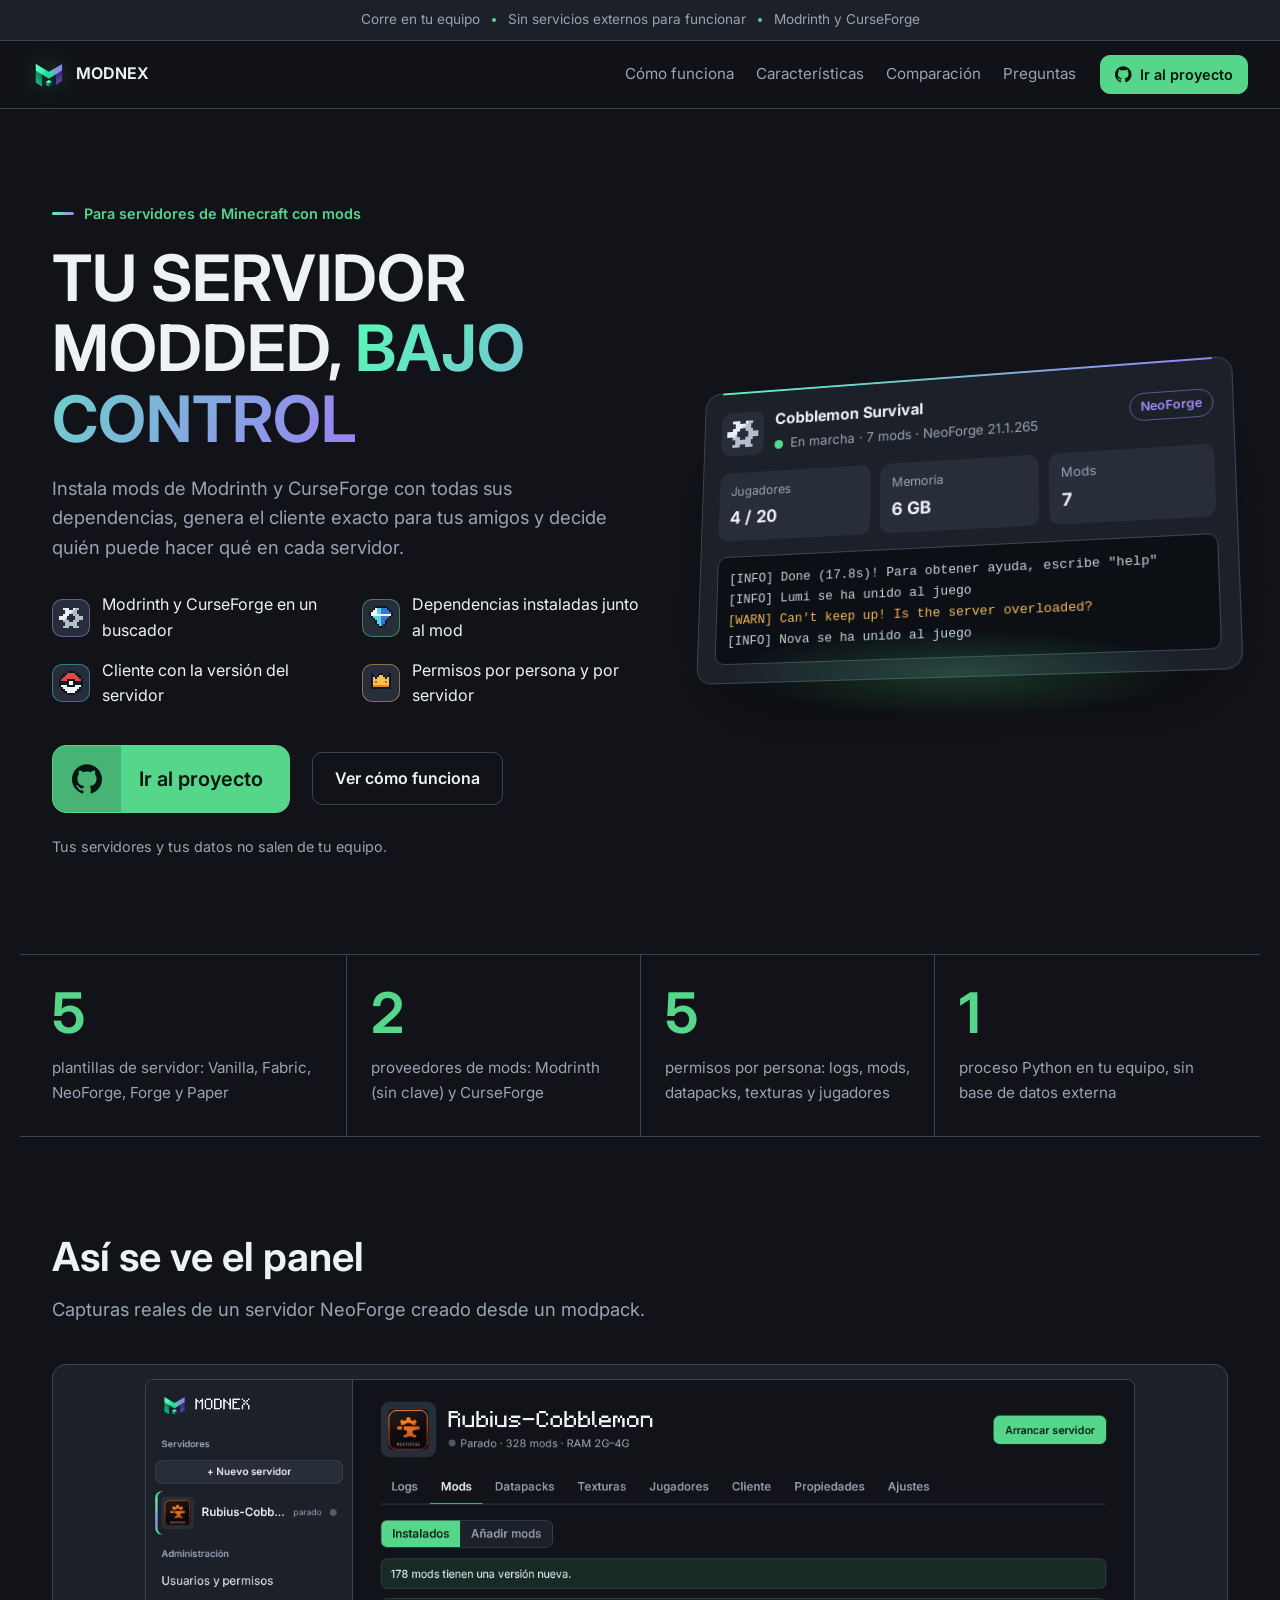
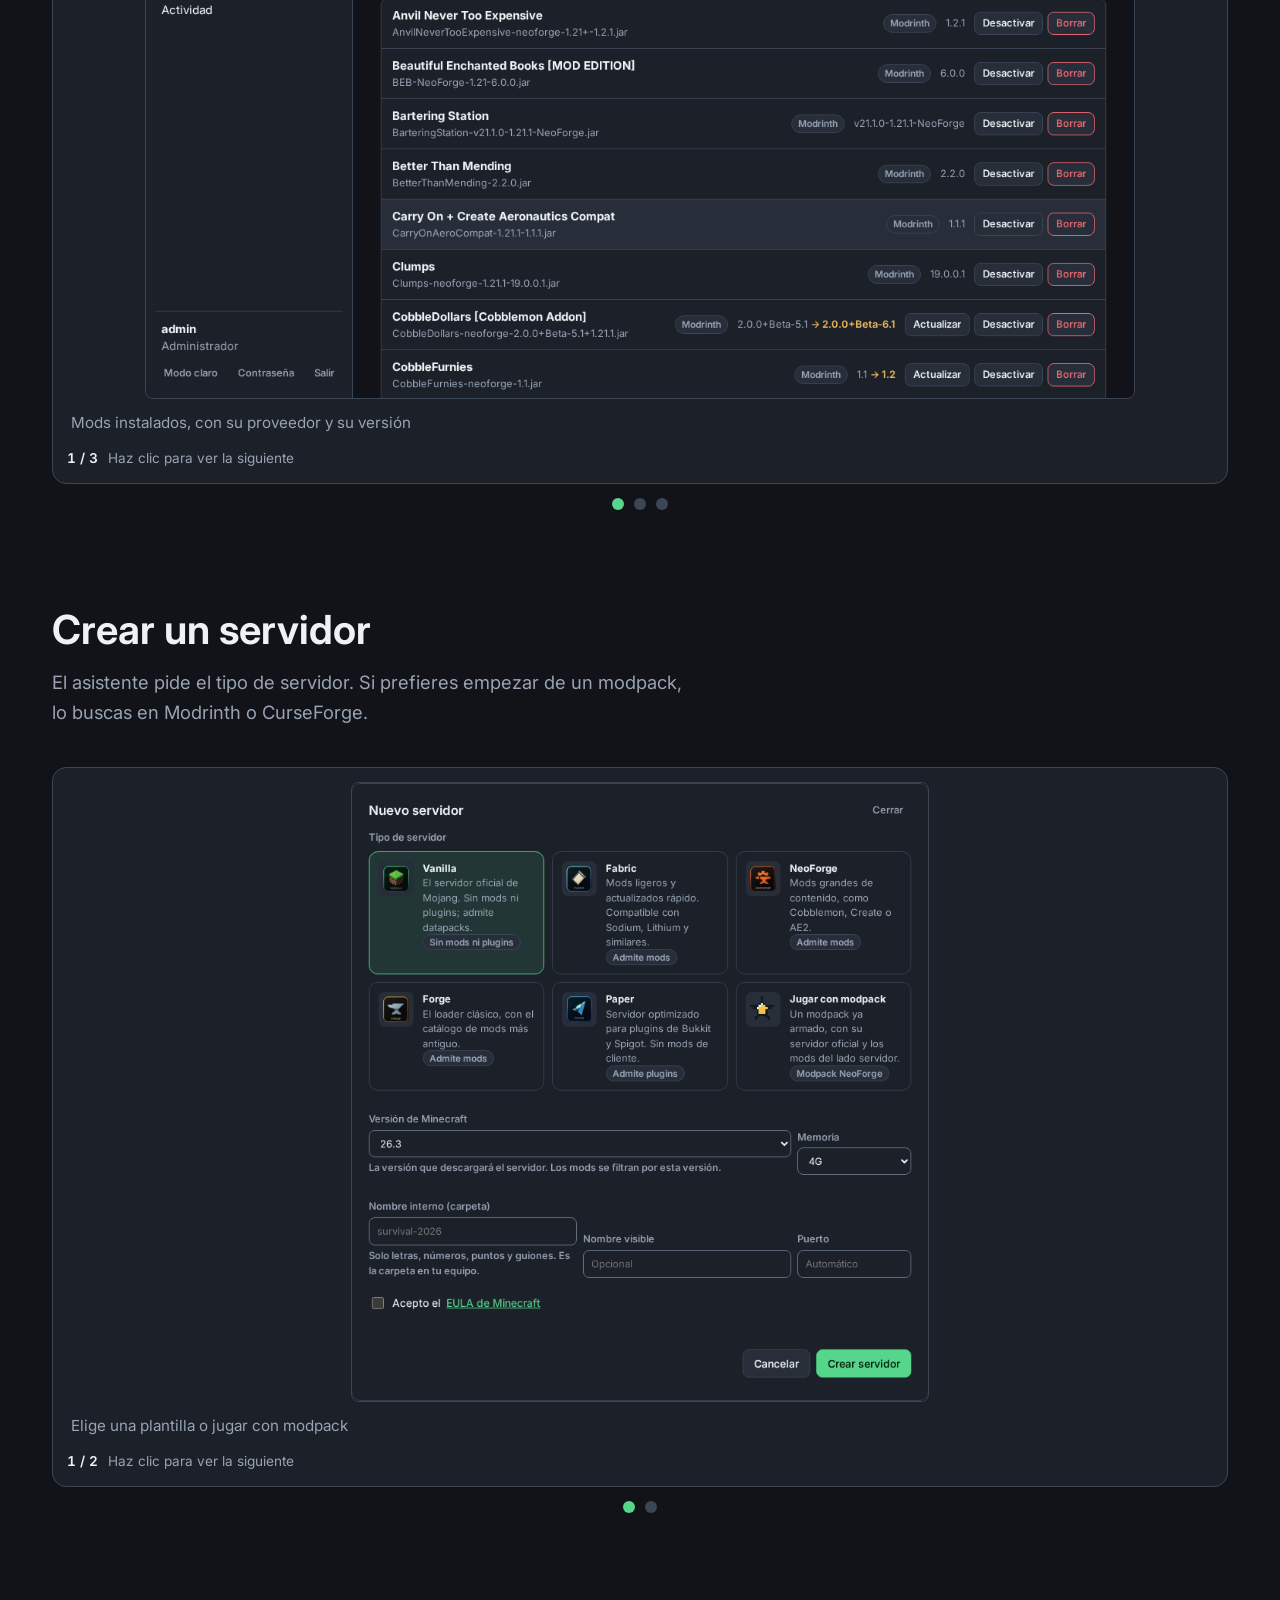
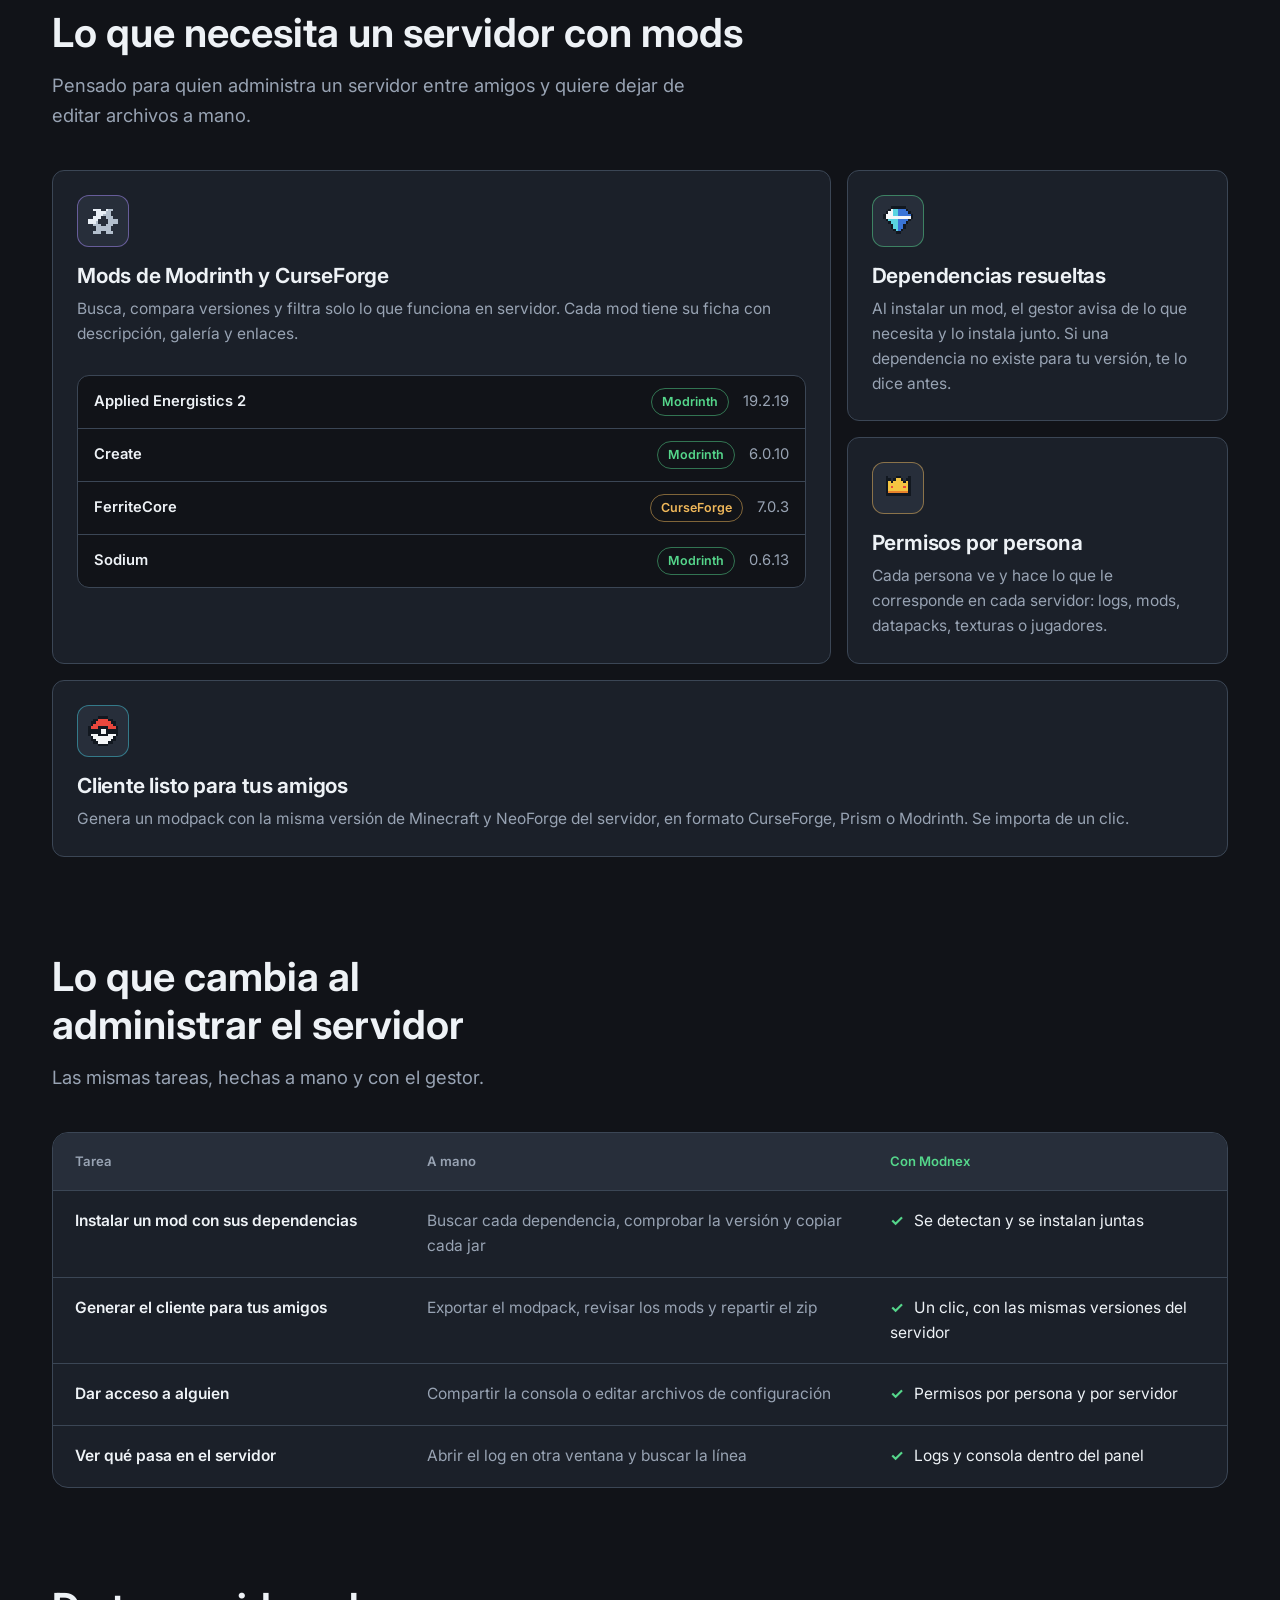
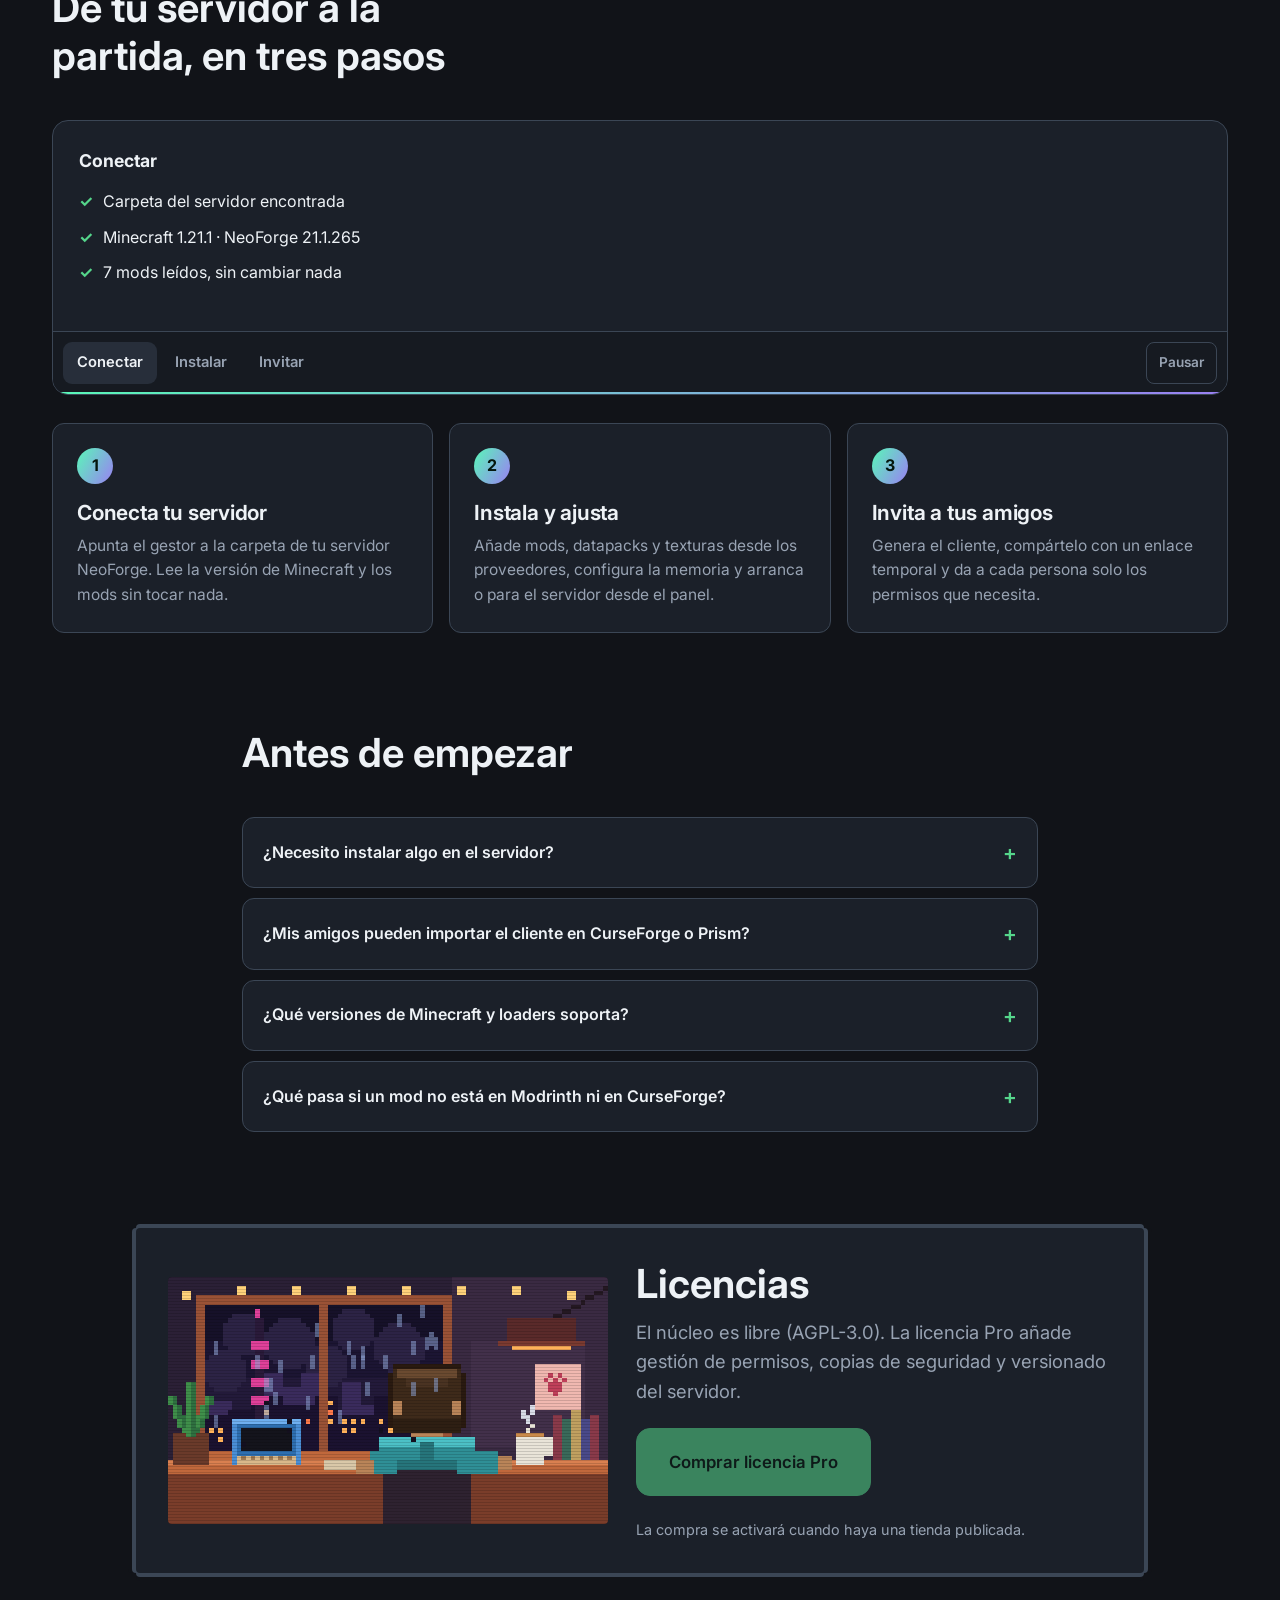
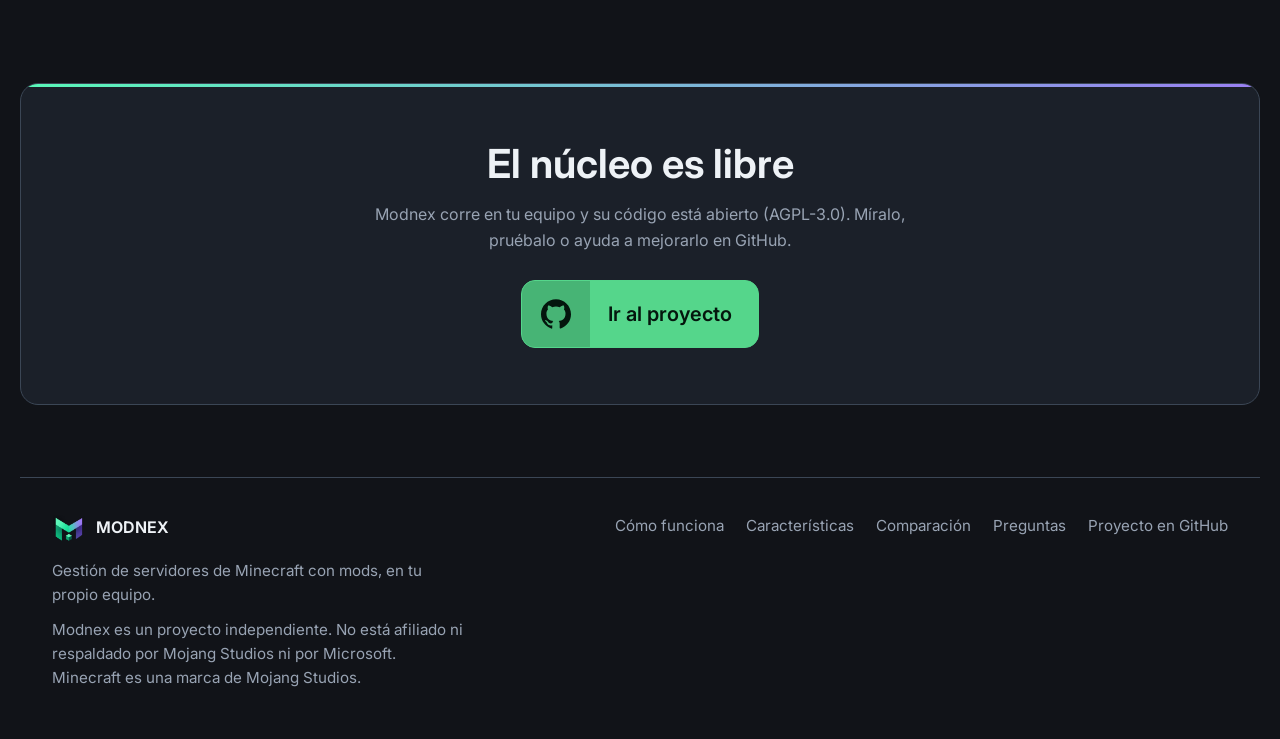
==== landing/index.html @ 71368527 "feat(landing): separar la landing del panel y enlazar al proyecto Separa la landing del panel: pasa " ====
<!DOCTYPE html>
<html lang="es" data-theme="dark">
<head>
<meta charset="utf-8">
<meta name="viewport" content="width=device-width, initial-scale=1">
<meta name="color-scheme" content="dark">
<meta name="description" content="Gestiona tu servidor de Minecraft con mods: instala desde Modrinth y CurseForge con sus dependencias, genera el cliente exacto para tus amigos y decide quién puede hacer qué.">
<title>Modnex · Gestor de servidores modded</title>
<link rel="icon" href="assets/brand/modnex-mark.png" type="image/png">
<meta name="modnex-waitlist" content="">
<link rel="stylesheet" href="assets/landing.css">
</head>
<body>

<a class="skip" href="#contenido">Ir al contenido</a>

<div class="strip">
  <span>Corre en tu equipo</span>
  <span class="dot" aria-hidden="true"></span>
  <span>Sin servicios externos para funcionar</span>
  <span class="dot" aria-hidden="true"></span>
  <span>Modrinth y CurseForge</span>
</div>

<header class="top">
  <a class="brand" href="/" aria-label="Inicio">
    <img class="brand-img" src="assets/brand/modnex-mark.png" alt="" width="34" height="28">
    <span>MODNEX</span>
  </a>
  <nav class="top-nav" aria-label="Principal">
    <a href="#como">Cómo funciona</a>
    <a href="#caracteristicas">Características</a>
    <a href="#comparacion">Comparación</a>
    <a href="#preguntas">Preguntas</a>
  </nav>
  <a class="btn primary sm" href="https://github.com/Lu2ky/modnex" rel="noopener"><svg class="gh-mark" viewBox="0 0 24 24" aria-hidden="true" focusable="false"><path fill="currentColor" d="M12 .297c-6.63 0-12 5.373-12 12 0 5.303 3.438 9.8 8.205 11.385.6.113.82-.258.82-.577 0-.285-.01-1.04-.015-2.04-3.338.724-4.042-1.61-4.042-1.61C4.422 18.07 3.633 17.7 3.633 17.7c-1.087-.744.084-.729.084-.729 1.205.084 1.838 1.236 1.838 1.236 1.07 1.835 2.809 1.305 3.495.998.108-.776.417-1.305.76-1.605-2.665-.3-5.466-1.332-5.466-5.93 0-1.31.465-2.38 1.235-3.22-.135-.303-.54-1.523.105-3.176 0 0 1.005-.322 3.3 1.23.96-.267 1.98-.399 3-.405 1.02.006 2.04.138 3 .405 2.28-1.552 3.285-1.23 3.285-1.23.645 1.653.24 2.873.12 3.176.765.84 1.23 1.91 1.23 3.22 0 4.61-2.805 5.625-5.475 5.92.42.36.81 1.096.81 2.22 0 1.606-.015 2.896-.015 3.286 0 .315.21.69.825.57C20.565 22.092 24 17.592 24 12.297c0-6.627-5.373-12-12-12"/></svg><span>Ir al proyecto</span></a>
</header>

<main id="contenido">

  <section class="hero">
    <div class="hero-copy">
      <p class="eyebrow rise" data-i="0">Para servidores de Minecraft con mods</p>
      <h1 class="rise" data-i="1">Tu servidor modded, <span class="accent">bajo control</span></h1>
      <p class="lead rise" data-i="2">Instala mods de Modrinth y CurseForge con todas sus dependencias, genera el cliente exacto para tus amigos y decide quién puede hacer qué en cada servidor.</p>

      <ul class="facts rise" data-i="3">
        <li><span class="fact-icon violet" data-pixel="gear" data-size="24"></span>Modrinth y CurseForge en un buscador</li>
        <li><span class="fact-icon mint" data-pixel="diamond" data-size="24"></span>Dependencias instaladas junto al mod</li>
        <li><span class="fact-icon accent" data-pixel="pokeball" data-size="24"></span>Cliente con la versión del servidor</li>
        <li><span class="fact-icon warn" data-pixel="crown" data-size="24"></span>Permisos por persona y por servidor</li>
      </ul>

      <div class="actions rise" data-i="4">
        <a class="btn primary xl" href="https://github.com/Lu2ky/modnex" rel="noopener">
          <span class="btn-icon" aria-hidden="true"><svg class="gh-mark" viewBox="0 0 24 24" aria-hidden="true" focusable="false"><path fill="currentColor" d="M12 .297c-6.63 0-12 5.373-12 12 0 5.303 3.438 9.8 8.205 11.385.6.113.82-.258.82-.577 0-.285-.01-1.04-.015-2.04-3.338.724-4.042-1.61-4.042-1.61C4.422 18.07 3.633 17.7 3.633 17.7c-1.087-.744.084-.729.084-.729 1.205.084 1.838 1.236 1.838 1.236 1.07 1.835 2.809 1.305 3.495.998.108-.776.417-1.305.76-1.605-2.665-.3-5.466-1.332-5.466-5.93 0-1.31.465-2.38 1.235-3.22-.135-.303-.54-1.523.105-3.176 0 0 1.005-.322 3.3 1.23.96-.267 1.98-.399 3-.405 1.02.006 2.04.138 3 .405 2.28-1.552 3.285-1.23 3.285-1.23.645 1.653.24 2.873.12 3.176.765.84 1.23 1.91 1.23 3.22 0 4.61-2.805 5.625-5.475 5.92.42.36.81 1.096.81 2.22 0 1.606-.015 2.896-.015 3.286 0 .315.21.69.825.57C20.565 22.092 24 17.592 24 12.297c0-6.627-5.373-12-12-12"/></svg></span>
          <span class="btn-text">Ir al proyecto</span>
        </a>
        <a class="btn ghost lg" href="#como">Ver cómo funciona</a>
      </div>
      <p class="hint rise" data-i="5">Tus servidores y tus datos no salen de tu equipo.</p>
    </div>

    <div class="stage rise" data-i="2">
      <figure class="mock tilt" aria-label="Vista previa del panel">
        <div class="mock-top">
          <span class="mock-tile" data-pixel="gear" data-size="34"></span>
          <div class="grow">
            <strong>Cobblemon Survival</strong>
            <span class="status on"><span class="led" aria-hidden="true"></span>En marcha · 7 mods · NeoForge 21.1.265</span>
          </div>
          <span class="chip violet">NeoForge</span>
        </div>
        <div class="mock-stats">
          <div><span class="muted">Jugadores</span><strong>4 / 20</strong></div>
          <div><span class="muted">Memoria</span><strong>6 GB</strong></div>
          <div><span class="muted">Mods</span><strong>7</strong></div>
        </div>
        <pre class="mock-log" aria-hidden="true"><span class="info">[INFO] Done (17.8s)! Para obtener ayuda, escribe "help"</span>
<span class="info">[INFO] Lumi se ha unido al juego</span>
<span class="warn">[WARN] Can't keep up! Is the server overloaded?</span>
<span class="info">[INFO] Nova se ha unido al juego</span></pre>
      </figure>
      <span class="floor" aria-hidden="true"></span>
    </div>
  </section>

  <section class="proof" aria-label="Lo que incluye Modnex">
    <div class="proof-item rise" data-i="0"><b>5</b><span>plantillas de servidor: Vanilla, Fabric, NeoForge, Forge y Paper</span></div>
    <div class="proof-item rise" data-i="1"><b>2</b><span>proveedores de mods: Modrinth (sin clave) y CurseForge</span></div>
    <div class="proof-item rise" data-i="2"><b>5</b><span>permisos por persona: logs, mods, datapacks, texturas y jugadores</span></div>
    <div class="proof-item rise" data-i="3"><b>1</b><span>proceso Python en tu equipo, sin base de datos externa</span></div>
  </section>

  <section id="panel" class="section">
    <header class="section-head">
      <h2 class="rise" data-i="1">Así se ve el panel</h2>
      <p class="lead rise" data-i="2">Capturas reales de un servidor NeoForge creado desde un modpack.</p>
    </header>
      <div class="gallery rise" data-gallery aria-label="Capturas del panel">
        <div class="gallery-card" role="button" tabindex="0" aria-label="Ver la siguiente captura">
          <div class="gallery-stage">
          <figure class="gallery-slide on">
            <img src="assets/shots/panel-mods.png" width="1280" height="800" loading="lazy" alt="Pestaña Mods con la lista de mods instalados, su proveedor y su versión">
            <figcaption>Mods instalados, con su proveedor y su versión</figcaption>
          </figure>
          <figure class="gallery-slide">
            <img src="assets/shots/panel-cliente.png" width="1280" height="800" loading="lazy" alt="Pestaña Cliente para generar el paquete que reciben los jugadores">
            <figcaption>Cliente generado con las versiones del servidor</figcaption>
          </figure>
          <figure class="gallery-slide">
            <img src="assets/shots/panel-propiedades.png" width="1280" height="800" loading="lazy" alt="Pestaña Propiedades con los ajustes de server.properties agrupados">
            <figcaption>server.properties en formulario, sin editar archivos</figcaption>
          </figure>
          </div>
          <p class="gallery-hint"><span class="gallery-count">1 / 3</span> Haz clic para ver la siguiente</p>
        </div>
        <div class="gallery-dots" role="group" aria-label="Elegir captura"><button type="button" class="gallery-dot on" aria-label="Ver captura 1" data-go="0"></button><button type="button" class="gallery-dot" aria-label="Ver captura 2" data-go="1"></button><button type="button" class="gallery-dot" aria-label="Ver captura 3" data-go="2"></button></div>
      </div>
  </section>

  <section id="crear" class="section">
    <header class="section-head">
      <h2 class="rise" data-i="0">Crear un servidor</h2>
      <p class="lead rise" data-i="1">El asistente pide el tipo de servidor. Si prefieres empezar de un modpack, lo buscas en Modrinth o CurseForge.</p>
    </header>
      <div class="gallery rise" data-gallery aria-label="Capturas del asistente de creación">
        <div class="gallery-card" role="button" tabindex="0" aria-label="Ver la siguiente captura">
          <div class="gallery-stage">
          <figure class="gallery-slide on">
            <img src="assets/shots/wizard-tipo.png" width="758" height="850" loading="lazy" alt="Asistente Nuevo servidor con las plantillas y la opción Jugar con modpack">
            <figcaption>Elige una plantilla o jugar con modpack</figcaption>
          </figure>
          <figure class="gallery-slide">
            <img src="assets/shots/wizard-modpack.png" width="758" height="850" loading="lazy" alt="Asistente con la búsqueda de modpacks y la opción de guardar el cliente original">
            <figcaption>Busca el modpack y guarda su cliente original</figcaption>
          </figure>
          </div>
          <p class="gallery-hint"><span class="gallery-count">1 / 2</span> Haz clic para ver la siguiente</p>
        </div>
        <div class="gallery-dots" role="group" aria-label="Elegir captura"><button type="button" class="gallery-dot on" aria-label="Ver captura 1" data-go="0"></button><button type="button" class="gallery-dot" aria-label="Ver captura 2" data-go="1"></button></div>
      </div>
  </section>

  <section id="caracteristicas" class="section">
    <header class="section-head">
      <h2 class="rise" data-i="1">Lo que necesita un servidor con mods</h2>
      <p class="lead rise" data-i="2">Pensado para quien administra un servidor entre amigos y quiere dejar de editar archivos a mano.</p>
    </header>

    <div class="bento">
      <article class="card big rise" data-i="0">
        <span class="card-icon violet" data-pixel="gear" data-size="30"></span>
        <h3>Mods de Modrinth y CurseForge</h3>
        <p>Busca, compara versiones y filtra solo lo que funciona en servidor. Cada mod tiene su ficha con descripción, galería y enlaces.</p>
        <ul class="mod-list" aria-label="Ejemplo de resultados">
          <li><span class="mod-name">Applied Energistics 2</span><span class="chip mint">Modrinth</span><span class="muted">19.2.19</span></li>
          <li><span class="mod-name">Create</span><span class="chip mint">Modrinth</span><span class="muted">6.0.10</span></li>
          <li><span class="mod-name">FerriteCore</span><span class="chip warn">CurseForge</span><span class="muted">7.0.3</span></li>
          <li><span class="mod-name">Sodium</span><span class="chip mint">Modrinth</span><span class="muted">0.6.13</span></li>
        </ul>
      </article>

      <article class="card rise" data-i="1">
        <span class="card-icon mint" data-pixel="diamond" data-size="30"></span>
        <h3>Dependencias resueltas</h3>
        <p>Al instalar un mod, el gestor avisa de lo que necesita y lo instala junto. Si una dependencia no existe para tu versión, te lo dice antes.</p>
      </article>

      <article class="card rise" data-i="2">
        <span class="card-icon warn" data-pixel="crown" data-size="30"></span>
        <h3>Permisos por persona</h3>
        <p>Cada persona ve y hace lo que le corresponde en cada servidor: logs, mods, datapacks, texturas o jugadores.</p>
      </article>

      <article class="card wide rise" data-i="3">
        <span class="card-icon accent" data-pixel="pokeball" data-size="30"></span>
        <h3>Cliente listo para tus amigos</h3>
        <p>Genera un modpack con la misma versión de Minecraft y NeoForge del servidor, en formato CurseForge, Prism o Modrinth. Se importa de un clic.</p>
      </article>
    </div>
  </section>

  <section id="comparacion" class="section">
    <header class="section-head">
      <h2 class="rise" data-i="1">Lo que cambia al administrar el servidor</h2>
      <p class="lead rise" data-i="2">Las mismas tareas, hechas a mano y con el gestor.</p>
    </header>
    <div class="table-wrap rise" data-i="3">
      <table class="compare">
        <caption class="sr-only">Comparación de tareas hechas a mano y con Modnex</caption>
        <thead>
          <tr><th scope="col">Tarea</th><th scope="col">A mano</th><th scope="col" class="with">Con Modnex</th></tr>
        </thead>
        <tbody>
          <tr>
            <th scope="row">Instalar un mod con sus dependencias</th>
            <td data-label="A mano">Buscar cada dependencia, comprobar la versión y copiar cada jar</td>
            <td data-label="Con Modnex"><span class="ok" aria-hidden="true">✓</span> Se detectan y se instalan juntas</td>
          </tr>
          <tr>
            <th scope="row">Generar el cliente para tus amigos</th>
            <td data-label="A mano">Exportar el modpack, revisar los mods y repartir el zip</td>
            <td data-label="Con Modnex"><span class="ok" aria-hidden="true">✓</span> Un clic, con las mismas versiones del servidor</td>
          </tr>
          <tr>
            <th scope="row">Dar acceso a alguien</th>
            <td data-label="A mano">Compartir la consola o editar archivos de configuración</td>
            <td data-label="Con Modnex"><span class="ok" aria-hidden="true">✓</span> Permisos por persona y por servidor</td>
          </tr>
          <tr>
            <th scope="row">Ver qué pasa en el servidor</th>
            <td data-label="A mano">Abrir el log en otra ventana y buscar la línea</td>
            <td data-label="Con Modnex"><span class="ok" aria-hidden="true">✓</span> Logs y consola dentro del panel</td>
          </tr>
        </tbody>
      </table>
    </div>
  </section>

  <section id="como" class="section">
    <header class="section-head">
      <h2 class="rise" data-i="1">De tu servidor a la partida, en tres pasos</h2>
    </header>
    <div class="demo rise" data-i="2" id="demo" aria-label="Demostración del procedimiento">
      <div class="demo-stage">
        <div class="scene" data-scene="0">
          <p class="scene-title">Conectar</p>
          <ul class="scene-lines">
            <li data-i="0"><span class="ok">✓</span> Carpeta del servidor encontrada</li>
            <li data-i="1"><span class="ok">✓</span> Minecraft 1.21.1 · NeoForge 21.1.265</li>
            <li data-i="2"><span class="ok">✓</span> 7 mods leídos, sin cambiar nada</li>
          </ul>
        </div>
        <div class="scene" data-scene="1">
          <p class="scene-title">Instalar con dependencias</p>
          <div class="scene-card">
            <div class="scene-row" data-i="0"><span class="scene-dot"></span><span>Applied Energistics 2</span><span class="muted">elegido</span></div>
            <div class="scene-row add" data-i="1"><span class="scene-dot ok"></span><span>GuideME</span><span class="muted">necesario · se instala junto</span></div>
            <div class="scene-btn" data-i="2">Instalar 2 mods</div>
          </div>
        </div>
        <div class="scene" data-scene="2">
          <p class="scene-title">Invitar a tus amigos</p>
          <ul class="scene-lines">
            <li data-i="0"><span class="ok">✓</span> Cliente generado · 7 mods · NeoForge 21.1.265</li>
            <li data-i="1"><span class="ok">✓</span> Formato CurseForge y Prism, importable de un clic</li>
            <li data-i="2"><span class="link">Enlace temporal · 1 hora</span></li>
          </ul>
        </div>
      </div>
      <div class="demo-progress" role="tablist" aria-label="Pasos">
        <button class="demo-tab on" role="tab" aria-selected="true" aria-controls="demo" data-step="0">Conectar</button>
        <button class="demo-tab" role="tab" aria-selected="false" aria-controls="demo" data-step="1">Instalar</button>
        <button class="demo-tab" role="tab" aria-selected="false" aria-controls="demo" data-step="2">Invitar</button>
        <button class="demo-pause" type="button" aria-pressed="false" aria-label="Pausar la demostración">Pausar</button>
        <span class="demo-bar" aria-hidden="true"><span class="demo-fill"></span></span>
      </div>
    </div>
    <ol class="steps">
      <li class="step rise" data-i="0">
        <span class="step-num">1</span>
        <h3>Conecta tu servidor</h3>
        <p>Apunta el gestor a la carpeta de tu servidor NeoForge. Lee la versión de Minecraft y los mods sin tocar nada.</p>
      </li>
      <li class="step rise" data-i="1">
        <span class="step-num">2</span>
        <h3>Instala y ajusta</h3>
        <p>Añade mods, datapacks y texturas desde los proveedores, configura la memoria y arranca o para el servidor desde el panel.</p>
      </li>
      <li class="step rise" data-i="2">
        <span class="step-num">3</span>
        <h3>Invita a tus amigos</h3>
        <p>Genera el cliente, compártelo con un enlace temporal y da a cada persona solo los permisos que necesita.</p>
      </li>
    </ol>
  </section>

  <section id="preguntas" class="section narrow">
    <header class="section-head">
      <h2 class="rise" data-i="1">Antes de empezar</h2>
    </header>
    <div class="faq rise" data-i="2">
      <details>
        <summary>¿Necesito instalar algo en el servidor?</summary>
        <p>No. El gestor trabaja sobre la carpeta que ya tienes. Solo necesita que el servidor esté en NeoForge y que Java 21 esté disponible.</p>
      </details>
      <details>
        <summary>¿Mis amigos pueden importar el cliente en CurseForge o Prism?</summary>
        <p>Sí. El zip sigue el mismo formato que los modpacks de CurseForge (manifest.json y overrides), así que la app de CurseForge y Prism Launcher lo importan directamente.</p>
      </details>
      <details>
        <summary>¿Qué versiones de Minecraft y loaders soporta?</summary>
        <p>Hay plantillas para Vanilla, Fabric, NeoForge, Forge y Paper, y modpacks de NeoForge. NeoForge es la opción completa; Forge tiene pocos mods de rendimiento disponibles para 1.21.1.</p>
      </details>
      <details>
        <summary>¿Qué pasa si un mod no está en Modrinth ni en CurseForge?</summary>
        <p>Se puede instalar igual subiendo el jar a mano. Aparece como «desconocido» y, al generar el cliente, se incluye dentro del paquete para que nadie tenga que buscarlo.</p>
      </details>
    </div>
  </section>

  <section id="pro" class="section narrow">
    <article class="pro-card rise" data-i="0">
      <div class="pro-scene"><svg class="lofi-scene" viewBox="0 0 96 54" shape-rendering="crispEdges" role="img" aria-label="Persona de espaldas, trabajando de noche con una taza de té y lluvia en la ventana"><g><rect x="0" y="0" width="62" height="1" fill="#2b2036"/><rect x="62" y="0" width="34" height="1" fill="#3a2a42"/><rect x="0" y="1" width="62" height="1" fill="#2b2036"/><rect x="62" y="1" width="34" height="1" fill="#3a2a42"/><rect x="0" y="2" width="62" height="1" fill="#2b2036"/><rect x="62" y="2" width="33" height="1" fill="#3a2a42"/><rect x="95" y="2" width="1" height="1" fill="#241822"/><rect x="0" y="3" width="62" height="1" fill="#2b2036"/><rect x="62" y="3" width="31" height="1" fill="#3a2a42"/><rect x="93" y="3" width="2" height="1" fill="#241822"/><rect x="95" y="3" width="1" height="1" fill="#3a2a42"/><rect x="0" y="4" width="6" height="1" fill="#2b2036"/><rect x="6" y="4" width="56" height="1" fill="#9a5236"/><rect x="62" y="4" width="29" height="1" fill="#3a2a42"/><rect x="91" y="4" width="2" height="1" fill="#241822"/><rect x="93" y="4" width="3" height="1" fill="#3a2a42"/><rect x="0" y="5" width="6" height="1" fill="#2b2036"/><rect x="6" y="5" width="56" height="1" fill="#9a5236"/><rect x="62" y="5" width="28" height="1" fill="#3a2a42"/><rect x="90" y="5" width="1" height="1" fill="#241822"/><rect x="91" y="5" width="5" height="1" fill="#3a2a42"/><rect x="0" y="6" width="6" height="1" fill="#2b2036"/><rect x="6" y="6" width="2" height="1" fill="#9a5236"/><rect x="8" y="6" width="25" height="1" fill="#161129"/><rect x="33" y="6" width="2" height="1" fill="#9a5236"/><rect x="35" y="6" width="25" height="1" fill="#161129"/><rect x="60" y="6" width="2" height="1" fill="#9a5236"/><rect x="62" y="6" width="26" height="1" fill="#3a2a42"/><rect x="88" y="6" width="2" height="1" fill="#241822"/><rect x="90" y="6" width="6" height="1" fill="#3a2a42"/><rect x="0" y="7" width="6" height="1" fill="#2b2036"/><rect x="6" y="7" width="2" height="1" fill="#9a5236"/><rect x="8" y="7" width="11" height="1" fill="#161129"/><rect x="19" y="7" width="1" height="1" fill="#e0409a"/><rect x="20" y="7" width="13" height="1" fill="#161129"/><rect x="33" y="7" width="2" height="1" fill="#9a5236"/><rect x="35" y="7" width="3" height="1" fill="#161129"/><rect x="38" y="7" width="5" height="1" fill="#2c2345"/><rect x="43" y="7" width="17" height="1" fill="#161129"/><rect x="60" y="7" width="2" height="1" fill="#9a5236"/><rect x="62" y="7" width="24" height="1" fill="#3a2a42"/><rect x="86" y="7" width="2" height="1" fill="#241822"/><rect x="88" y="7" width="8" height="1" fill="#3a2a42"/><rect x="0" y="8" width="6" height="1" fill="#2b2036"/><rect x="6" y="8" width="2" height="1" fill="#9a5236"/><rect x="8" y="8" width="6" height="1" fill="#161129"/><rect x="14" y="8" width="5" height="1" fill="#2c2345"/><rect x="19" y="8" width="1" height="1" fill="#e0409a"/><rect x="20" y="8" width="13" height="1" fill="#161129"/><rect x="33" y="8" width="2" height="1" fill="#9a5236"/><rect x="35" y="8" width="2" height="1" fill="#161129"/><rect x="37" y="8" width="7" height="1" fill="#2c2345"/><rect x="44" y="8" width="16" height="1" fill="#161129"/><rect x="60" y="8" width="2" height="1" fill="#9a5236"/><rect x="62" y="8" width="22" height="1" fill="#3a2a42"/><rect x="84" y="8" width="2" height="1" fill="#241822"/><rect x="86" y="8" width="10" height="1" fill="#3a2a42"/><rect x="0" y="9" width="6" height="1" fill="#2b2036"/><rect x="6" y="9" width="2" height="1" fill="#9a5236"/><rect x="8" y="9" width="5" height="1" fill="#161129"/><rect x="13" y="9" width="6" height="1" fill="#2c2345"/><rect x="19" y="9" width="2" height="1" fill="#2a1a3a"/><rect x="21" y="9" width="3" height="1" fill="#161129"/><rect x="24" y="9" width="5" height="1" fill="#2c2345"/><rect x="29" y="9" width="4" height="1" fill="#161129"/><rect x="33" y="9" width="2" height="1" fill="#9a5236"/><rect x="35" y="9" width="1" height="1" fill="#161129"/><rect x="36" y="9" width="9" height="1" fill="#2c2345"/><rect x="45" y="9" width="15" height="1" fill="#161129"/><rect x="60" y="9" width="2" height="1" fill="#9a5236"/><rect x="62" y="9" width="12" height="1" fill="#3a2a42"/><rect x="74" y="9" width="15" height="1" fill="#5a2a2a"/><rect x="89" y="9" width="7" height="1" fill="#3a2a42"/><rect x="0" y="10" width="6" height="1" fill="#2b2036"/><rect x="6" y="10" width="2" height="1" fill="#9a5236"/><rect x="8" y="10" width="4" height="1" fill="#161129"/><rect x="12" y="10" width="7" height="1" fill="#2c2345"/><rect x="19" y="10" width="2" height="1" fill="#2a1a3a"/><rect x="21" y="10" width="2" height="1" fill="#161129"/><rect x="23" y="10" width="7" height="1" fill="#2c2345"/><rect x="30" y="10" width="3" height="1" fill="#161129"/><rect x="33" y="10" width="2" height="1" fill="#9a5236"/><rect x="35" y="10" width="1" height="1" fill="#161129"/><rect x="36" y="10" width="9" height="1" fill="#2c2345"/><rect x="45" y="10" width="3" height="1" fill="#161129"/><rect x="48" y="10" width="5" height="1" fill="#2c2345"/><rect x="53" y="10" width="7" height="1" fill="#161129"/><rect x="60" y="10" width="2" height="1" fill="#9a5236"/><rect x="62" y="10" width="12" height="1" fill="#3a2a42"/><rect x="74" y="10" width="15" height="1" fill="#5a2a2a"/><rect x="89" y="10" width="7" height="1" fill="#3a2a42"/><rect x="0" y="11" width="6" height="1" fill="#2b2036"/><rect x="6" y="11" width="2" height="1" fill="#9a5236"/><rect x="8" y="11" width="4" height="1" fill="#161129"/><rect x="12" y="11" width="7" height="1" fill="#2c2345"/><rect x="19" y="11" width="2" height="1" fill="#2a1a3a"/><rect x="21" y="11" width="1" height="1" fill="#161129"/><rect x="22" y="11" width="9" height="1" fill="#2c2345"/><rect x="31" y="11" width="2" height="1" fill="#161129"/><rect x="33" y="11" width="2" height="1" fill="#9a5236"/><rect x="35" y="11" width="1" height="1" fill="#161129"/><rect x="36" y="11" width="9" height="1" fill="#2c2345"/><rect x="45" y="11" width="2" height="1" fill="#161129"/><rect x="47" y="11" width="7" height="1" fill="#2c2345"/><rect x="54" y="11" width="6" height="1" fill="#161129"/><rect x="60" y="11" width="2" height="1" fill="#9a5236"/><rect x="62" y="11" width="12" height="1" fill="#3a2a42"/><rect x="74" y="11" width="15" height="1" fill="#5a2a2a"/><rect x="89" y="11" width="7" height="1" fill="#3a2a42"/><rect x="0" y="12" width="6" height="1" fill="#2b2036"/><rect x="6" y="12" width="2" height="1" fill="#9a5236"/><rect x="8" y="12" width="4" height="1" fill="#161129"/><rect x="12" y="12" width="7" height="1" fill="#2c2345"/><rect x="19" y="12" width="2" height="1" fill="#2a1a3a"/><rect x="21" y="12" width="11" height="1" fill="#2c2345"/><rect x="32" y="12" width="1" height="1" fill="#161129"/><rect x="33" y="12" width="2" height="1" fill="#9a5236"/><rect x="35" y="12" width="1" height="1" fill="#161129"/><rect x="36" y="12" width="9" height="1" fill="#2c2345"/><rect x="45" y="12" width="1" height="1" fill="#161129"/><rect x="46" y="12" width="9" height="1" fill="#2c2345"/><rect x="55" y="12" width="5" height="1" fill="#161129"/><rect x="60" y="12" width="2" height="1" fill="#9a5236"/><rect x="62" y="12" width="12" height="1" fill="#3a2a42"/><rect x="74" y="12" width="15" height="1" fill="#5a2a2a"/><rect x="89" y="12" width="7" height="1" fill="#3a2a42"/><rect x="0" y="13" width="6" height="1" fill="#2b2036"/><rect x="6" y="13" width="2" height="1" fill="#9a5236"/><rect x="8" y="13" width="4" height="1" fill="#161129"/><rect x="12" y="13" width="7" height="1" fill="#2c2345"/><rect x="19" y="13" width="2" height="1" fill="#2a1a3a"/><rect x="21" y="13" width="11" height="1" fill="#2c2345"/><rect x="32" y="13" width="1" height="1" fill="#161129"/><rect x="33" y="13" width="2" height="1" fill="#9a5236"/><rect x="35" y="13" width="1" height="1" fill="#161129"/><rect x="36" y="13" width="20" height="1" fill="#2c2345"/><rect x="56" y="13" width="4" height="1" fill="#161129"/><rect x="60" y="13" width="2" height="1" fill="#9a5236"/><rect x="62" y="13" width="12" height="1" fill="#3a2a42"/><rect x="74" y="13" width="15" height="1" fill="#5a2a2a"/><rect x="89" y="13" width="7" height="1" fill="#3a2a42"/><rect x="0" y="14" width="6" height="1" fill="#2b2036"/><rect x="6" y="14" width="2" height="1" fill="#9a5236"/><rect x="8" y="14" width="4" height="1" fill="#1c1533"/><rect x="12" y="14" width="6" height="1" fill="#2c2345"/><rect x="18" y="14" width="4" height="1" fill="#e0409a"/><rect x="22" y="14" width="10" height="1" fill="#2c2345"/><rect x="32" y="14" width="1" height="1" fill="#1c1533"/><rect x="33" y="14" width="2" height="1" fill="#9a5236"/><rect x="35" y="14" width="2" height="1" fill="#1c1533"/><rect x="37" y="14" width="7" height="1" fill="#2c2345"/><rect x="44" y="14" width="1" height="1" fill="#1c1533"/><rect x="45" y="14" width="11" height="1" fill="#2c2345"/><rect x="56" y="14" width="4" height="1" fill="#1c1533"/><rect x="60" y="14" width="2" height="1" fill="#9a5236"/><rect x="62" y="14" width="4" height="1" fill="#3a2a42"/><rect x="66" y="14" width="6" height="1" fill="#42304a"/><rect x="72" y="14" width="19" height="1" fill="#7a3a30"/><rect x="91" y="14" width="5" height="1" fill="#3a2a42"/><rect x="0" y="15" width="6" height="1" fill="#2b2036"/><rect x="6" y="15" width="2" height="1" fill="#9a5236"/><rect x="8" y="15" width="5" height="1" fill="#1c1533"/><rect x="13" y="15" width="5" height="1" fill="#2c2345"/><rect x="18" y="15" width="4" height="1" fill="#e0409a"/><rect x="22" y="15" width="11" height="1" fill="#2c2345"/><rect x="33" y="15" width="2" height="1" fill="#9a5236"/><rect x="35" y="15" width="2" height="1" fill="#2c2345"/><rect x="37" y="15" width="1" height="1" fill="#1c1533"/><rect x="38" y="15" width="5" height="1" fill="#2c2345"/><rect x="43" y="15" width="2" height="1" fill="#1c1533"/><rect x="45" y="15" width="11" height="1" fill="#2c2345"/><rect x="56" y="15" width="4" height="1" fill="#1c1533"/><rect x="60" y="15" width="2" height="1" fill="#9a5236"/><rect x="62" y="15" width="4" height="1" fill="#3a2a42"/><rect x="66" y="15" width="9" height="1" fill="#42304a"/><rect x="75" y="15" width="13" height="1" fill="#ffb25a"/><rect x="88" y="15" width="3" height="1" fill="#42304a"/><rect x="91" y="15" width="5" height="1" fill="#3a2a42"/><rect x="0" y="16" width="6" height="1" fill="#2b2036"/><rect x="6" y="16" width="2" height="1" fill="#9a5236"/><rect x="8" y="16" width="2" height="1" fill="#1c1533"/><rect x="10" y="16" width="9" height="1" fill="#2c2345"/><rect x="19" y="16" width="2" height="1" fill="#2a1a3a"/><rect x="21" y="16" width="12" height="1" fill="#2c2345"/><rect x="33" y="16" width="2" height="1" fill="#9a5236"/><rect x="35" y="16" width="3" height="1" fill="#2c2345"/><rect x="38" y="16" width="7" height="1" fill="#1c1533"/><rect x="45" y="16" width="11" height="1" fill="#2c2345"/><rect x="56" y="16" width="4" height="1" fill="#1c1533"/><rect x="60" y="16" width="2" height="1" fill="#9a5236"/><rect x="62" y="16" width="4" height="1" fill="#3a2a42"/><rect x="66" y="16" width="25" height="1" fill="#42304a"/><rect x="91" y="16" width="5" height="1" fill="#3a2a42"/><rect x="0" y="17" width="6" height="1" fill="#2b2036"/><rect x="6" y="17" width="2" height="1" fill="#9a5236"/><rect x="8" y="17" width="1" height="1" fill="#1c1533"/><rect x="9" y="17" width="7" height="1" fill="#2c2345"/><rect x="16" y="17" width="3" height="1" fill="#1c1533"/><rect x="19" y="17" width="2" height="1" fill="#2a1a3a"/><rect x="21" y="17" width="1" height="1" fill="#1c1533"/><rect x="22" y="17" width="11" height="1" fill="#2c2345"/><rect x="33" y="17" width="2" height="1" fill="#9a5236"/><rect x="35" y="17" width="4" height="1" fill="#2c2345"/><rect x="39" y="17" width="6" height="1" fill="#1c1533"/><rect x="45" y="17" width="11" height="1" fill="#2c2345"/><rect x="56" y="17" width="4" height="1" fill="#1c1533"/><rect x="60" y="17" width="2" height="1" fill="#9a5236"/><rect x="62" y="17" width="4" height="1" fill="#3a2a42"/><rect x="66" y="17" width="25" height="1" fill="#42304a"/><rect x="91" y="17" width="5" height="1" fill="#3a2a42"/><rect x="0" y="18" width="6" height="1" fill="#2b2036"/><rect x="6" y="18" width="2" height="1" fill="#9a5236"/><rect x="8" y="18" width="9" height="1" fill="#2c2345"/><rect x="17" y="18" width="1" height="1" fill="#1c1533"/><rect x="18" y="18" width="4" height="1" fill="#e0409a"/><rect x="22" y="18" width="1" height="1" fill="#1c1533"/><rect x="23" y="18" width="10" height="1" fill="#2c2345"/><rect x="33" y="18" width="2" height="1" fill="#9a5236"/><rect x="35" y="18" width="4" height="1" fill="#2c2345"/><rect x="39" y="18" width="7" height="1" fill="#1c1533"/><rect x="46" y="18" width="9" height="1" fill="#2c2345"/><rect x="55" y="18" width="5" height="1" fill="#1c1533"/><rect x="60" y="18" width="2" height="1" fill="#9a5236"/><rect x="62" y="18" width="4" height="1" fill="#3a2a42"/><rect x="66" y="18" width="25" height="1" fill="#42304a"/><rect x="91" y="18" width="5" height="1" fill="#3a2a42"/><rect x="0" y="19" width="6" height="1" fill="#2b2036"/><rect x="6" y="19" width="2" height="1" fill="#9a5236"/><rect x="8" y="19" width="9" height="1" fill="#2c2345"/><rect x="17" y="19" width="1" height="1" fill="#1c1533"/><rect x="18" y="19" width="4" height="1" fill="#e0409a"/><rect x="22" y="19" width="2" height="1" fill="#1c1533"/><rect x="24" y="19" width="5" height="1" fill="#2c2345"/><rect x="29" y="19" width="1" height="1" fill="#1c1533"/><rect x="30" y="19" width="3" height="1" fill="#2c2345"/><rect x="33" y="19" width="2" height="1" fill="#9a5236"/><rect x="35" y="19" width="4" height="1" fill="#2c2345"/><rect x="39" y="19" width="8" height="1" fill="#1c1533"/><rect x="47" y="19" width="2" height="1" fill="#2c2345"/><rect x="49" y="19" width="15" height="1" fill="#2a1a10"/><rect x="64" y="19" width="2" height="1" fill="#3a2a42"/><rect x="66" y="19" width="14" height="1" fill="#42304a"/><rect x="80" y="19" width="10" height="1" fill="#f0b8b0"/><rect x="90" y="19" width="1" height="1" fill="#42304a"/><rect x="91" y="19" width="5" height="1" fill="#3a2a42"/><rect x="0" y="20" width="6" height="1" fill="#2b2036"/><rect x="6" y="20" width="2" height="1" fill="#9a5236"/><rect x="8" y="20" width="9" height="1" fill="#2c2345"/><rect x="17" y="20" width="2" height="1" fill="#1c1533"/><rect x="19" y="20" width="2" height="1" fill="#2a1a3a"/><rect x="21" y="20" width="9" height="1" fill="#1c1533"/><rect x="30" y="20" width="3" height="1" fill="#2c2345"/><rect x="33" y="20" width="2" height="1" fill="#9a5236"/><rect x="35" y="20" width="4" height="1" fill="#2c2345"/><rect x="39" y="20" width="9" height="1" fill="#1c1533"/><rect x="48" y="20" width="1" height="1" fill="#2c2345"/><rect x="49" y="20" width="1" height="1" fill="#3e2a1a"/><rect x="50" y="20" width="13" height="1" fill="#6a4a30"/><rect x="63" y="20" width="1" height="1" fill="#3e2a1a"/><rect x="64" y="20" width="2" height="1" fill="#3a2a42"/><rect x="66" y="20" width="14" height="1" fill="#42304a"/><rect x="80" y="20" width="10" height="1" fill="#f0b8b0"/><rect x="90" y="20" width="1" height="1" fill="#42304a"/><rect x="91" y="20" width="5" height="1" fill="#3a2a42"/><rect x="0" y="21" width="6" height="1" fill="#2b2036"/><rect x="6" y="21" width="2" height="1" fill="#9a5236"/><rect x="8" y="21" width="9" height="1" fill="#2c2345"/><rect x="17" y="21" width="2" height="1" fill="#1c1533"/><rect x="19" y="21" width="2" height="1" fill="#2a1a3a"/><rect x="21" y="21" width="4" height="1" fill="#3a2b5c"/><rect x="25" y="21" width="4" height="1" fill="#1c1533"/><rect x="29" y="21" width="4" height="1" fill="#3a2b5c"/><rect x="33" y="21" width="2" height="1" fill="#9a5236"/><rect x="35" y="21" width="4" height="1" fill="#2c2345"/><rect x="39" y="21" width="9" height="1" fill="#1c1533"/><rect x="48" y="21" width="1" height="1" fill="#2a1a10"/><rect x="49" y="21" width="1" height="1" fill="#3e2a1a"/><rect x="50" y="21" width="13" height="1" fill="#6a4a30"/><rect x="63" y="21" width="1" height="1" fill="#3e2a1a"/><rect x="64" y="21" width="1" height="1" fill="#2a1a10"/><rect x="65" y="21" width="1" height="1" fill="#3a2a42"/><rect x="66" y="21" width="14" height="1" fill="#42304a"/><rect x="80" y="21" width="3" height="1" fill="#f0b8b0"/><rect x="83" y="21" width="1" height="1" fill="#c0405a"/><rect x="84" y="21" width="1" height="1" fill="#f0b8b0"/><rect x="85" y="21" width="1" height="1" fill="#c0405a"/><rect x="86" y="21" width="4" height="1" fill="#f0b8b0"/><rect x="90" y="21" width="1" height="1" fill="#42304a"/><rect x="91" y="21" width="5" height="1" fill="#3a2a42"/><rect x="0" y="22" width="6" height="1" fill="#2b2036"/><rect x="6" y="22" width="2" height="1" fill="#9a5236"/><rect x="8" y="22" width="9" height="1" fill="#2c2345"/><rect x="17" y="22" width="1" height="1" fill="#231a3a"/><rect x="18" y="22" width="4" height="1" fill="#e0409a"/><rect x="22" y="22" width="3" height="1" fill="#3a2b5c"/><rect x="25" y="22" width="4" height="1" fill="#231a3a"/><rect x="29" y="22" width="4" height="1" fill="#3a2b5c"/><rect x="33" y="22" width="2" height="1" fill="#9a5236"/><rect x="35" y="22" width="3" height="1" fill="#2c2345"/><rect x="38" y="22" width="10" height="1" fill="#231a3a"/><rect x="48" y="22" width="1" height="1" fill="#2a1a10"/><rect x="49" y="22" width="3" height="1" fill="#3e2a1a"/><rect x="52" y="22" width="9" height="1" fill="#4a3322"/><rect x="61" y="22" width="3" height="1" fill="#3e2a1a"/><rect x="64" y="22" width="1" height="1" fill="#2a1a10"/><rect x="65" y="22" width="1" height="1" fill="#3a2a42"/><rect x="66" y="22" width="14" height="1" fill="#42304a"/><rect x="80" y="22" width="2" height="1" fill="#f0b8b0"/><rect x="82" y="22" width="1" height="1" fill="#c0405a"/><rect x="83" y="22" width="1" height="1" fill="#f0b8b0"/><rect x="84" y="22" width="1" height="1" fill="#c0405a"/><rect x="85" y="22" width="1" height="1" fill="#f0b8b0"/><rect x="86" y="22" width="1" height="1" fill="#c0405a"/><rect x="87" y="22" width="3" height="1" fill="#f0b8b0"/><rect x="90" y="22" width="1" height="1" fill="#42304a"/><rect x="91" y="22" width="5" height="1" fill="#3a2a42"/><rect x="0" y="23" width="4" height="1" fill="#2b2036"/><rect x="4" y="23" width="1" height="1" fill="#3f8f4a"/><rect x="5" y="23" width="1" height="1" fill="#2f7040"/><rect x="6" y="23" width="2" height="1" fill="#9a5236"/><rect x="8" y="23" width="1" height="1" fill="#231a3a"/><rect x="9" y="23" width="7" height="1" fill="#2c2345"/><rect x="16" y="23" width="2" height="1" fill="#231a3a"/><rect x="18" y="23" width="4" height="1" fill="#e0409a"/><rect x="22" y="23" width="3" height="1" fill="#3a2b5c"/><rect x="25" y="23" width="4" height="1" fill="#231a3a"/><rect x="29" y="23" width="4" height="1" fill="#3a2b5c"/><rect x="33" y="23" width="2" height="1" fill="#9a5236"/><rect x="35" y="23" width="2" height="1" fill="#2c2345"/><rect x="37" y="23" width="1" height="1" fill="#231a3a"/><rect x="38" y="23" width="4" height="1" fill="#3a2b5c"/><rect x="42" y="23" width="6" height="1" fill="#231a3a"/><rect x="48" y="23" width="1" height="1" fill="#2a1a10"/><rect x="49" y="23" width="3" height="1" fill="#3e2a1a"/><rect x="52" y="23" width="9" height="1" fill="#4a3322"/><rect x="61" y="23" width="3" height="1" fill="#3e2a1a"/><rect x="64" y="23" width="1" height="1" fill="#2a1a10"/><rect x="65" y="23" width="1" height="1" fill="#3a2a42"/><rect x="66" y="23" width="14" height="1" fill="#42304a"/><rect x="80" y="23" width="3" height="1" fill="#f0b8b0"/><rect x="83" y="23" width="3" height="1" fill="#c0405a"/><rect x="86" y="23" width="4" height="1" fill="#f0b8b0"/><rect x="90" y="23" width="1" height="1" fill="#42304a"/><rect x="91" y="23" width="5" height="1" fill="#3a2a42"/><rect x="0" y="24" width="4" height="1" fill="#2b2036"/><rect x="4" y="24" width="1" height="1" fill="#3f8f4a"/><rect x="5" y="24" width="1" height="1" fill="#2f7040"/><rect x="6" y="24" width="2" height="1" fill="#9a5236"/><rect x="8" y="24" width="2" height="1" fill="#231a3a"/><rect x="10" y="24" width="5" height="1" fill="#2c2345"/><rect x="15" y="24" width="4" height="1" fill="#231a3a"/><rect x="19" y="24" width="2" height="1" fill="#2a1a3a"/><rect x="21" y="24" width="12" height="1" fill="#3a2b5c"/><rect x="33" y="24" width="2" height="1" fill="#9a5236"/><rect x="35" y="24" width="3" height="1" fill="#231a3a"/><rect x="38" y="24" width="4" height="1" fill="#3a2b5c"/><rect x="42" y="24" width="6" height="1" fill="#231a3a"/><rect x="48" y="24" width="1" height="1" fill="#2a1a10"/><rect x="49" y="24" width="15" height="1" fill="#3e2a1a"/><rect x="64" y="24" width="1" height="1" fill="#2a1a10"/><rect x="65" y="24" width="1" height="1" fill="#3a2a42"/><rect x="66" y="24" width="14" height="1" fill="#42304a"/><rect x="80" y="24" width="3" height="1" fill="#f0b8b0"/><rect x="83" y="24" width="3" height="1" fill="#c0405a"/><rect x="86" y="24" width="4" height="1" fill="#f0b8b0"/><rect x="90" y="24" width="1" height="1" fill="#42304a"/><rect x="91" y="24" width="5" height="1" fill="#3a2a42"/><rect x="0" y="25" width="4" height="1" fill="#2b2036"/><rect x="4" y="25" width="1" height="1" fill="#3f8f4a"/><rect x="5" y="25" width="1" height="1" fill="#2f7040"/><rect x="6" y="25" width="2" height="1" fill="#9a5236"/><rect x="8" y="25" width="11" height="1" fill="#231a3a"/><rect x="19" y="25" width="2" height="1" fill="#2a1a3a"/><rect x="21" y="25" width="12" height="1" fill="#3a2b5c"/><rect x="33" y="25" width="2" height="1" fill="#9a5236"/><rect x="35" y="25" width="3" height="1" fill="#231a3a"/><rect x="38" y="25" width="4" height="1" fill="#3a2b5c"/><rect x="42" y="25" width="6" height="1" fill="#231a3a"/><rect x="48" y="25" width="1" height="1" fill="#2a1a10"/><rect x="49" y="25" width="15" height="1" fill="#3e2a1a"/><rect x="64" y="25" width="1" height="1" fill="#2a1a10"/><rect x="65" y="25" width="1" height="1" fill="#3a2a42"/><rect x="66" y="25" width="14" height="1" fill="#42304a"/><rect x="80" y="25" width="4" height="1" fill="#f0b8b0"/><rect x="84" y="25" width="1" height="1" fill="#c0405a"/><rect x="85" y="25" width="5" height="1" fill="#f0b8b0"/><rect x="90" y="25" width="1" height="1" fill="#42304a"/><rect x="91" y="25" width="5" height="1" fill="#3a2a42"/><rect x="0" y="26" width="1" height="1" fill="#3f8f4a"/><rect x="1" y="26" width="1" height="1" fill="#2f7040"/><rect x="2" y="26" width="2" height="1" fill="#2b2036"/><rect x="4" y="26" width="1" height="1" fill="#3f8f4a"/><rect x="5" y="26" width="1" height="1" fill="#2f7040"/><rect x="6" y="26" width="2" height="1" fill="#9a5236"/><rect x="8" y="26" width="1" height="1" fill="#3f8f4a"/><rect x="9" y="26" width="1" height="1" fill="#2f7040"/><rect x="10" y="26" width="8" height="1" fill="#231a3a"/><rect x="18" y="26" width="4" height="1" fill="#e0409a"/><rect x="22" y="26" width="3" height="1" fill="#1b1230"/><rect x="25" y="26" width="7" height="1" fill="#3a2b5c"/><rect x="32" y="26" width="1" height="1" fill="#1b1230"/><rect x="33" y="26" width="2" height="1" fill="#9a5236"/><rect x="35" y="26" width="2" height="1" fill="#1b1230"/><rect x="37" y="26" width="1" height="1" fill="#231a3a"/><rect x="38" y="26" width="4" height="1" fill="#3a2b5c"/><rect x="42" y="26" width="3" height="1" fill="#231a3a"/><rect x="45" y="26" width="3" height="1" fill="#1b1230"/><rect x="48" y="26" width="1" height="1" fill="#2a1a10"/><rect x="49" y="26" width="15" height="1" fill="#3e2a1a"/><rect x="64" y="26" width="1" height="1" fill="#2a1a10"/><rect x="65" y="26" width="1" height="1" fill="#3a2a42"/><rect x="66" y="26" width="14" height="1" fill="#42304a"/><rect x="80" y="26" width="10" height="1" fill="#f0b8b0"/><rect x="90" y="26" width="1" height="1" fill="#42304a"/><rect x="91" y="26" width="5" height="1" fill="#3a2a42"/><rect x="0" y="27" width="1" height="1" fill="#3f8f4a"/><rect x="1" y="27" width="1" height="1" fill="#2f7040"/><rect x="2" y="27" width="2" height="1" fill="#2b2036"/><rect x="4" y="27" width="1" height="1" fill="#3f8f4a"/><rect x="5" y="27" width="1" height="1" fill="#2f7040"/><rect x="6" y="27" width="2" height="1" fill="#9a5236"/><rect x="8" y="27" width="1" height="1" fill="#3f8f4a"/><rect x="9" y="27" width="1" height="1" fill="#2f7040"/><rect x="10" y="27" width="4" height="1" fill="#3a2b5c"/><rect x="14" y="27" width="4" height="1" fill="#231a3a"/><rect x="18" y="27" width="4" height="1" fill="#e0409a"/><rect x="22" y="27" width="3" height="1" fill="#1b1230"/><rect x="25" y="27" width="7" height="1" fill="#3a2b5c"/><rect x="32" y="27" width="1" height="1" fill="#1b1230"/><rect x="33" y="27" width="2" height="1" fill="#9a5236"/><rect x="35" y="27" width="1" height="1" fill="#ffb25a"/><rect x="36" y="27" width="1" height="1" fill="#1b1230"/><rect x="37" y="27" width="1" height="1" fill="#231a3a"/><rect x="38" y="27" width="4" height="1" fill="#3a2b5c"/><rect x="42" y="27" width="3" height="1" fill="#231a3a"/><rect x="45" y="27" width="3" height="1" fill="#1b1230"/><rect x="48" y="27" width="1" height="1" fill="#2a1a10"/><rect x="49" y="27" width="2" height="1" fill="#b98458"/><rect x="51" y="27" width="11" height="1" fill="#3e2a1a"/><rect x="62" y="27" width="2" height="1" fill="#b98458"/><rect x="64" y="27" width="1" height="1" fill="#2a1a10"/><rect x="65" y="27" width="1" height="1" fill="#3a2a42"/><rect x="66" y="27" width="14" height="1" fill="#42304a"/><rect x="80" y="27" width="10" height="1" fill="#f0b8b0"/><rect x="90" y="27" width="1" height="1" fill="#42304a"/><rect x="91" y="27" width="5" height="1" fill="#3a2a42"/><rect x="0" y="28" width="1" height="1" fill="#2b2036"/><rect x="1" y="28" width="1" height="1" fill="#3f8f4a"/><rect x="2" y="28" width="1" height="1" fill="#2f7040"/><rect x="3" y="28" width="1" height="1" fill="#2b2036"/><rect x="4" y="28" width="1" height="1" fill="#3f8f4a"/><rect x="5" y="28" width="1" height="1" fill="#2f7040"/><rect x="6" y="28" width="1" height="1" fill="#9a5236"/><rect x="7" y="28" width="1" height="1" fill="#3f8f4a"/><rect x="8" y="28" width="1" height="1" fill="#2f7040"/><rect x="9" y="28" width="5" height="1" fill="#3a2b5c"/><rect x="14" y="28" width="4" height="1" fill="#231a3a"/><rect x="18" y="28" width="1" height="1" fill="#1b1230"/><rect x="19" y="28" width="2" height="1" fill="#2a1a3a"/><rect x="21" y="28" width="12" height="1" fill="#1b1230"/><rect x="33" y="28" width="2" height="1" fill="#9a5236"/><rect x="35" y="28" width="2" height="1" fill="#1b1230"/><rect x="37" y="28" width="1" height="1" fill="#231a3a"/><rect x="38" y="28" width="7" height="1" fill="#3a2b5c"/><rect x="45" y="28" width="3" height="1" fill="#1b1230"/><rect x="48" y="28" width="1" height="1" fill="#2a1a10"/><rect x="49" y="28" width="2" height="1" fill="#b98458"/><rect x="51" y="28" width="11" height="1" fill="#3e2a1a"/><rect x="62" y="28" width="2" height="1" fill="#b98458"/><rect x="64" y="28" width="1" height="1" fill="#2a1a10"/><rect x="65" y="28" width="1" height="1" fill="#3a2a42"/><rect x="66" y="28" width="14" height="1" fill="#42304a"/><rect x="80" y="28" width="10" height="1" fill="#f0b8b0"/><rect x="90" y="28" width="1" height="1" fill="#42304a"/><rect x="91" y="28" width="5" height="1" fill="#3a2a42"/><rect x="0" y="29" width="1" height="1" fill="#2b2036"/><rect x="1" y="29" width="1" height="1" fill="#3f8f4a"/><rect x="2" y="29" width="1" height="1" fill="#2f7040"/><rect x="3" y="29" width="1" height="1" fill="#2b2036"/><rect x="4" y="29" width="1" height="1" fill="#3f8f4a"/><rect x="5" y="29" width="1" height="1" fill="#2f7040"/><rect x="6" y="29" width="1" height="1" fill="#9a5236"/><rect x="7" y="29" width="1" height="1" fill="#3f8f4a"/><rect x="8" y="29" width="1" height="1" fill="#2f7040"/><rect x="9" y="29" width="4" height="1" fill="#3a2b5c"/><rect x="13" y="29" width="6" height="1" fill="#1b1230"/><rect x="19" y="29" width="2" height="1" fill="#2a1a3a"/><rect x="21" y="29" width="1" height="1" fill="#ffb25a"/><rect x="22" y="29" width="11" height="1" fill="#1b1230"/><rect x="33" y="29" width="2" height="1" fill="#9a5236"/><rect x="35" y="29" width="1" height="1" fill="#ff7a4a"/><rect x="36" y="29" width="1" height="1" fill="#1b1230"/><rect x="37" y="29" width="8" height="1" fill="#3a2b5c"/><rect x="45" y="29" width="3" height="1" fill="#1b1230"/><rect x="48" y="29" width="1" height="1" fill="#2a1a10"/><rect x="49" y="29" width="2" height="1" fill="#b98458"/><rect x="51" y="29" width="11" height="1" fill="#3e2a1a"/><rect x="62" y="29" width="2" height="1" fill="#b98458"/><rect x="64" y="29" width="1" height="1" fill="#2a1a10"/><rect x="65" y="29" width="1" height="1" fill="#3a2a42"/><rect x="66" y="29" width="22" height="1" fill="#42304a"/><rect x="88" y="29" width="2" height="1" fill="#c0a060"/><rect x="90" y="29" width="1" height="1" fill="#42304a"/><rect x="91" y="29" width="5" height="1" fill="#3a2a42"/><rect x="0" y="30" width="1" height="1" fill="#2b2036"/><rect x="1" y="30" width="1" height="1" fill="#3f8f4a"/><rect x="2" y="30" width="2" height="1" fill="#2f7040"/><rect x="4" y="30" width="1" height="1" fill="#3f8f4a"/><rect x="5" y="30" width="1" height="1" fill="#2f7040"/><rect x="6" y="30" width="2" height="1" fill="#3f8f4a"/><rect x="8" y="30" width="1" height="1" fill="#2f7040"/><rect x="9" y="30" width="10" height="1" fill="#1b1230"/><rect x="19" y="30" width="2" height="1" fill="#2a1a3a"/><rect x="21" y="30" width="12" height="1" fill="#1b1230"/><rect x="33" y="30" width="2" height="1" fill="#9a5236"/><rect x="35" y="30" width="13" height="1" fill="#1b1230"/><rect x="48" y="30" width="1" height="1" fill="#2a1a10"/><rect x="49" y="30" width="15" height="1" fill="#3e2a1a"/><rect x="64" y="30" width="1" height="1" fill="#2a1a10"/><rect x="65" y="30" width="1" height="1" fill="#3a2a42"/><rect x="66" y="30" width="18" height="1" fill="#42304a"/><rect x="84" y="30" width="2" height="1" fill="#8a3a4a"/><rect x="86" y="30" width="2" height="1" fill="#42304a"/><rect x="88" y="30" width="2" height="1" fill="#c0a060"/><rect x="90" y="30" width="1" height="1" fill="#42304a"/><rect x="91" y="30" width="1" height="1" fill="#3a2a42"/><rect x="92" y="30" width="2" height="1" fill="#8a3a4a"/><rect x="94" y="30" width="2" height="1" fill="#3a2a42"/><rect x="0" y="31" width="2" height="1" fill="#2b2036"/><rect x="2" y="31" width="1" height="1" fill="#3f8f4a"/><rect x="3" y="31" width="1" height="1" fill="#2f7040"/><rect x="4" y="31" width="1" height="1" fill="#3f8f4a"/><rect x="5" y="31" width="1" height="1" fill="#2f7040"/><rect x="6" y="31" width="1" height="1" fill="#3f8f4a"/><rect x="7" y="31" width="1" height="1" fill="#2f7040"/><rect x="8" y="31" width="6" height="1" fill="#1b1230"/><rect x="14" y="31" width="15" height="1" fill="#6fb0f0"/><rect x="29" y="31" width="1" height="1" fill="#1b1230"/><rect x="30" y="31" width="1" height="1" fill="#ff7a4a"/><rect x="31" y="31" width="2" height="1" fill="#1b1230"/><rect x="33" y="31" width="2" height="1" fill="#9a5236"/><rect x="35" y="31" width="1" height="1" fill="#ffb25a"/><rect x="36" y="31" width="2" height="1" fill="#1b1230"/><rect x="38" y="31" width="1" height="1" fill="#ffb25a"/><rect x="39" y="31" width="1" height="1" fill="#1b1230"/><rect x="40" y="31" width="1" height="1" fill="#ffb25a"/><rect x="41" y="31" width="1" height="1" fill="#1b1230"/><rect x="42" y="31" width="1" height="1" fill="#ffb25a"/><rect x="43" y="31" width="3" height="1" fill="#1b1230"/><rect x="46" y="31" width="1" height="1" fill="#ffb25a"/><rect x="47" y="31" width="1" height="1" fill="#1b1230"/><rect x="48" y="31" width="1" height="1" fill="#2a1a10"/><rect x="49" y="31" width="15" height="1" fill="#2e1f13"/><rect x="64" y="31" width="1" height="1" fill="#2a1a10"/><rect x="65" y="31" width="1" height="1" fill="#3a2a42"/><rect x="66" y="31" width="18" height="1" fill="#42304a"/><rect x="84" y="31" width="2" height="1" fill="#8a3a4a"/><rect x="86" y="31" width="2" height="1" fill="#3a6a5a"/><rect x="88" y="31" width="2" height="1" fill="#c0a060"/><rect x="90" y="31" width="2" height="1" fill="#4a4a8a"/><rect x="92" y="31" width="2" height="1" fill="#8a3a4a"/><rect x="94" y="31" width="2" height="1" fill="#3a2a42"/><rect x="0" y="32" width="2" height="1" fill="#2b2036"/><rect x="2" y="32" width="1" height="1" fill="#3f8f4a"/><rect x="3" y="32" width="1" height="1" fill="#2f7040"/><rect x="4" y="32" width="1" height="1" fill="#3f8f4a"/><rect x="5" y="32" width="1" height="1" fill="#2f7040"/><rect x="6" y="32" width="1" height="1" fill="#3f8f4a"/><rect x="7" y="32" width="1" height="1" fill="#2f7040"/><rect x="8" y="32" width="6" height="1" fill="#1b1230"/><rect x="14" y="32" width="1" height="1" fill="#4a8fd6"/><rect x="15" y="32" width="13" height="1" fill="#2e6fb0"/><rect x="28" y="32" width="1" height="1" fill="#4a8fd6"/><rect x="29" y="32" width="4" height="1" fill="#1b1230"/><rect x="33" y="32" width="2" height="1" fill="#9a5236"/><rect x="35" y="32" width="13" height="1" fill="#1b1230"/><rect x="48" y="32" width="1" height="1" fill="#2a1a10"/><rect x="49" y="32" width="15" height="1" fill="#2e1f13"/><rect x="64" y="32" width="1" height="1" fill="#2a1a10"/><rect x="65" y="32" width="1" height="1" fill="#3a2a42"/><rect x="66" y="32" width="13" height="1" fill="#42304a"/><rect x="79" y="32" width="1" height="1" fill="#e9e4d8"/><rect x="80" y="32" width="4" height="1" fill="#42304a"/><rect x="84" y="32" width="2" height="1" fill="#8a3a4a"/><rect x="86" y="32" width="2" height="1" fill="#3a6a5a"/><rect x="88" y="32" width="2" height="1" fill="#c0a060"/><rect x="90" y="32" width="2" height="1" fill="#4a4a8a"/><rect x="92" y="32" width="2" height="1" fill="#8a3a4a"/><rect x="94" y="32" width="2" height="1" fill="#3a2a42"/><rect x="0" y="33" width="3" height="1" fill="#2b2036"/><rect x="3" y="33" width="2" height="1" fill="#3f8f4a"/><rect x="5" y="33" width="2" height="1" fill="#2f7040"/><rect x="7" y="33" width="1" height="1" fill="#9a5236"/><rect x="8" y="33" width="1" height="1" fill="#1b1230"/><rect x="9" y="33" width="1" height="1" fill="#ffb25a"/><rect x="10" y="33" width="1" height="1" fill="#1b1230"/><rect x="11" y="33" width="1" height="1" fill="#ffb25a"/><rect x="12" y="33" width="2" height="1" fill="#1b1230"/><rect x="14" y="33" width="1" height="1" fill="#4a8fd6"/><rect x="15" y="33" width="1" height="1" fill="#2e6fb0"/><rect x="16" y="33" width="11" height="1" fill="#14141c"/><rect x="27" y="33" width="1" height="1" fill="#2e6fb0"/><rect x="28" y="33" width="1" height="1" fill="#4a8fd6"/><rect x="29" y="33" width="4" height="1" fill="#1b1230"/><rect x="33" y="33" width="2" height="1" fill="#9a5236"/><rect x="35" y="33" width="3" height="1" fill="#1b1230"/><rect x="38" y="33" width="1" height="1" fill="#ffb25a"/><rect x="39" y="33" width="1" height="1" fill="#1b1230"/><rect x="40" y="33" width="1" height="1" fill="#ffb25a"/><rect x="41" y="33" width="5" height="1" fill="#1b1230"/><rect x="46" y="33" width="1" height="1" fill="#ffb25a"/><rect x="47" y="33" width="1" height="1" fill="#1b1230"/><rect x="48" y="33" width="1" height="1" fill="#ffb25a"/><rect x="49" y="33" width="15" height="1" fill="#2e1f13"/><rect x="64" y="33" width="2" height="1" fill="#3a2a42"/><rect x="66" y="33" width="12" height="1" fill="#42304a"/><rect x="78" y="33" width="1" height="1" fill="#e9e4d8"/><rect x="79" y="33" width="5" height="1" fill="#42304a"/><rect x="84" y="33" width="2" height="1" fill="#8a3a4a"/><rect x="86" y="33" width="2" height="1" fill="#3a6a5a"/><rect x="88" y="33" width="2" height="1" fill="#c0a060"/><rect x="90" y="33" width="2" height="1" fill="#4a4a8a"/><rect x="92" y="33" width="2" height="1" fill="#8a3a4a"/><rect x="94" y="33" width="2" height="1" fill="#3a2a42"/><rect x="0" y="34" width="1" height="1" fill="#2b2036"/><rect x="1" y="34" width="3" height="1" fill="#6a3a2a"/><rect x="4" y="34" width="1" height="1" fill="#3f8f4a"/><rect x="5" y="34" width="1" height="1" fill="#2f7040"/><rect x="6" y="34" width="3" height="1" fill="#6a3a2a"/><rect x="9" y="34" width="5" height="1" fill="#1b1230"/><rect x="14" y="34" width="1" height="1" fill="#4a8fd6"/><rect x="15" y="34" width="1" height="1" fill="#2e6fb0"/><rect x="16" y="34" width="11" height="1" fill="#14141c"/><rect x="27" y="34" width="1" height="1" fill="#2e6fb0"/><rect x="28" y="34" width="1" height="1" fill="#4a8fd6"/><rect x="29" y="34" width="4" height="1" fill="#1b1230"/><rect x="33" y="34" width="2" height="1" fill="#9a5236"/><rect x="35" y="34" width="18" height="1" fill="#1b1230"/><rect x="53" y="34" width="7" height="1" fill="#b98458"/><rect x="60" y="34" width="2" height="1" fill="#9a5236"/><rect x="62" y="34" width="4" height="1" fill="#3a2a42"/><rect x="66" y="34" width="10" height="1" fill="#42304a"/><rect x="76" y="34" width="6" height="1" fill="#c98a4a"/><rect x="82" y="34" width="2" height="1" fill="#42304a"/><rect x="84" y="34" width="2" height="1" fill="#8a3a4a"/><rect x="86" y="34" width="2" height="1" fill="#3a6a5a"/><rect x="88" y="34" width="2" height="1" fill="#c0a060"/><rect x="90" y="34" width="2" height="1" fill="#4a4a8a"/><rect x="92" y="34" width="2" height="1" fill="#8a3a4a"/><rect x="94" y="34" width="2" height="1" fill="#3a2a42"/><rect x="0" y="35" width="1" height="1" fill="#2b2036"/><rect x="1" y="35" width="8" height="1" fill="#6a3a2a"/><rect x="9" y="35" width="2" height="1" fill="#1b1230"/><rect x="11" y="35" width="1" height="1" fill="#ffb25a"/><rect x="12" y="35" width="2" height="1" fill="#1b1230"/><rect x="14" y="35" width="1" height="1" fill="#4a8fd6"/><rect x="15" y="35" width="1" height="1" fill="#2e6fb0"/><rect x="16" y="35" width="11" height="1" fill="#14141c"/><rect x="27" y="35" width="1" height="1" fill="#2e6fb0"/><rect x="28" y="35" width="1" height="1" fill="#4a8fd6"/><rect x="29" y="35" width="4" height="1" fill="#1b1230"/><rect x="33" y="35" width="2" height="1" fill="#9a5236"/><rect x="35" y="35" width="11" height="1" fill="#1b1230"/><rect x="46" y="35" width="21" height="1" fill="#4cc0c6"/><rect x="67" y="35" width="9" height="1" fill="#42304a"/><rect x="76" y="35" width="8" height="1" fill="#e9e4d8"/><rect x="84" y="35" width="2" height="1" fill="#8a3a4a"/><rect x="86" y="35" width="2" height="1" fill="#3a6a5a"/><rect x="88" y="35" width="2" height="1" fill="#c0a060"/><rect x="90" y="35" width="2" height="1" fill="#4a4a8a"/><rect x="92" y="35" width="2" height="1" fill="#8a3a4a"/><rect x="94" y="35" width="2" height="1" fill="#3a2a42"/><rect x="0" y="36" width="1" height="1" fill="#2b2036"/><rect x="1" y="36" width="8" height="1" fill="#6a3a2a"/><rect x="9" y="36" width="5" height="1" fill="#1b1230"/><rect x="14" y="36" width="1" height="1" fill="#4a8fd6"/><rect x="15" y="36" width="1" height="1" fill="#2e6fb0"/><rect x="16" y="36" width="11" height="1" fill="#14141c"/><rect x="27" y="36" width="1" height="1" fill="#2e6fb0"/><rect x="28" y="36" width="1" height="1" fill="#4a8fd6"/><rect x="29" y="36" width="4" height="1" fill="#1b1230"/><rect x="33" y="36" width="2" height="1" fill="#9a5236"/><rect x="35" y="36" width="11" height="1" fill="#1b1230"/><rect x="46" y="36" width="9" height="1" fill="#4cc0c6"/><rect x="55" y="36" width="3" height="1" fill="#26757b"/><rect x="58" y="36" width="9" height="1" fill="#4cc0c6"/><rect x="67" y="36" width="9" height="1" fill="#42304a"/><rect x="76" y="36" width="8" height="1" fill="#e9e4d8"/><rect x="84" y="36" width="2" height="1" fill="#8a3a4a"/><rect x="86" y="36" width="2" height="1" fill="#3a6a5a"/><rect x="88" y="36" width="2" height="1" fill="#c0a060"/><rect x="90" y="36" width="2" height="1" fill="#4a4a8a"/><rect x="92" y="36" width="2" height="1" fill="#8a3a4a"/><rect x="94" y="36" width="2" height="1" fill="#3a2a42"/><rect x="0" y="37" width="1" height="1" fill="#2b2036"/><rect x="1" y="37" width="8" height="1" fill="#6a3a2a"/><rect x="9" y="37" width="5" height="1" fill="#1b1230"/><rect x="14" y="37" width="1" height="1" fill="#4a8fd6"/><rect x="15" y="37" width="1" height="1" fill="#2e6fb0"/><rect x="16" y="37" width="11" height="1" fill="#14141c"/><rect x="27" y="37" width="1" height="1" fill="#2e6fb0"/><rect x="28" y="37" width="1" height="1" fill="#4a8fd6"/><rect x="29" y="37" width="4" height="1" fill="#1b1230"/><rect x="33" y="37" width="2" height="1" fill="#9a5236"/><rect x="35" y="37" width="11" height="1" fill="#1b1230"/><rect x="46" y="37" width="9" height="1" fill="#2f8f96"/><rect x="55" y="37" width="3" height="1" fill="#26757b"/><rect x="58" y="37" width="9" height="1" fill="#2f8f96"/><rect x="67" y="37" width="9" height="1" fill="#3a2a42"/><rect x="76" y="37" width="8" height="1" fill="#e9e4d8"/><rect x="84" y="37" width="2" height="1" fill="#8a3a4a"/><rect x="86" y="37" width="2" height="1" fill="#3a6a5a"/><rect x="88" y="37" width="2" height="1" fill="#c0a060"/><rect x="90" y="37" width="2" height="1" fill="#4a4a8a"/><rect x="92" y="37" width="2" height="1" fill="#8a3a4a"/><rect x="94" y="37" width="2" height="1" fill="#3a2a42"/><rect x="0" y="38" width="1" height="1" fill="#2b2036"/><rect x="1" y="38" width="8" height="1" fill="#6a3a2a"/><rect x="9" y="38" width="5" height="1" fill="#c0683c"/><rect x="14" y="38" width="1" height="1" fill="#4a8fd6"/><rect x="15" y="38" width="13" height="1" fill="#2e6fb0"/><rect x="28" y="38" width="1" height="1" fill="#4a8fd6"/><rect x="29" y="38" width="15" height="1" fill="#c0683c"/><rect x="44" y="38" width="11" height="1" fill="#2f8f96"/><rect x="55" y="38" width="3" height="1" fill="#26757b"/><rect x="58" y="38" width="14" height="1" fill="#2f8f96"/><rect x="72" y="38" width="4" height="1" fill="#3a2a42"/><rect x="76" y="38" width="8" height="1" fill="#e9e4d8"/><rect x="84" y="38" width="2" height="1" fill="#8a3a4a"/><rect x="86" y="38" width="2" height="1" fill="#3a6a5a"/><rect x="88" y="38" width="2" height="1" fill="#c0a060"/><rect x="90" y="38" width="2" height="1" fill="#4a4a8a"/><rect x="92" y="38" width="2" height="1" fill="#8a3a4a"/><rect x="94" y="38" width="2" height="1" fill="#3a2a42"/><rect x="0" y="39" width="1" height="1" fill="#2b2036"/><rect x="1" y="39" width="8" height="1" fill="#6a3a2a"/><rect x="9" y="39" width="5" height="1" fill="#c0683c"/><rect x="14" y="39" width="1" height="1" fill="#4a8fd6"/><rect x="15" y="39" width="1" height="1" fill="#d9b88a"/><rect x="16" y="39" width="1" height="1" fill="#a07a52"/><rect x="17" y="39" width="1" height="1" fill="#d9b88a"/><rect x="18" y="39" width="1" height="1" fill="#a07a52"/><rect x="19" y="39" width="1" height="1" fill="#d9b88a"/><rect x="20" y="39" width="1" height="1" fill="#a07a52"/><rect x="21" y="39" width="1" height="1" fill="#d9b88a"/><rect x="22" y="39" width="1" height="1" fill="#a07a52"/><rect x="23" y="39" width="1" height="1" fill="#d9b88a"/><rect x="24" y="39" width="1" height="1" fill="#a07a52"/><rect x="25" y="39" width="1" height="1" fill="#d9b88a"/><rect x="26" y="39" width="1" height="1" fill="#a07a52"/><rect x="27" y="39" width="1" height="1" fill="#d9b88a"/><rect x="28" y="39" width="1" height="1" fill="#4a8fd6"/><rect x="29" y="39" width="15" height="1" fill="#c0683c"/><rect x="44" y="39" width="11" height="1" fill="#2f8f96"/><rect x="55" y="39" width="3" height="1" fill="#26757b"/><rect x="58" y="39" width="14" height="1" fill="#2f8f96"/><rect x="72" y="39" width="3" height="1" fill="#b98458"/><rect x="75" y="39" width="1" height="1" fill="#3a2a42"/><rect x="76" y="39" width="6" height="1" fill="#e9e4d8"/><rect x="82" y="39" width="2" height="1" fill="#3a2a42"/><rect x="84" y="39" width="2" height="1" fill="#8a3a4a"/><rect x="86" y="39" width="2" height="1" fill="#3a6a5a"/><rect x="88" y="39" width="2" height="1" fill="#c0a060"/><rect x="90" y="39" width="2" height="1" fill="#4a4a8a"/><rect x="92" y="39" width="2" height="1" fill="#8a3a4a"/><rect x="94" y="39" width="2" height="1" fill="#3a2a42"/><rect x="0" y="40" width="1" height="1" fill="#d98050"/><rect x="1" y="40" width="8" height="1" fill="#6a3a2a"/><rect x="9" y="40" width="5" height="1" fill="#d98050"/><rect x="14" y="40" width="1" height="1" fill="#4a8fd6"/><rect x="15" y="40" width="13" height="1" fill="#d9b88a"/><rect x="28" y="40" width="1" height="1" fill="#4a8fd6"/><rect x="29" y="40" width="5" height="1" fill="#d98050"/><rect x="34" y="40" width="7" height="1" fill="#d9c8a8"/><rect x="41" y="40" width="4" height="1" fill="#b98458"/><rect x="45" y="40" width="5" height="1" fill="#2f8f96"/><rect x="50" y="40" width="13" height="1" fill="#26757b"/><rect x="63" y="40" width="9" height="1" fill="#2f8f96"/><rect x="72" y="40" width="3" height="1" fill="#b98458"/><rect x="75" y="40" width="1" height="1" fill="#d98050"/><rect x="76" y="40" width="6" height="1" fill="#e9e4d8"/><rect x="82" y="40" width="14" height="1" fill="#d98050"/><rect x="0" y="41" width="34" height="1" fill="#c0683c"/><rect x="34" y="41" width="7" height="1" fill="#d9c8a8"/><rect x="41" y="41" width="4" height="1" fill="#b98458"/><rect x="45" y="41" width="5" height="1" fill="#2f8f96"/><rect x="50" y="41" width="13" height="1" fill="#26757b"/><rect x="63" y="41" width="9" height="1" fill="#2f8f96"/><rect x="72" y="41" width="3" height="1" fill="#b98458"/><rect x="75" y="41" width="21" height="1" fill="#c0683c"/><rect x="0" y="42" width="41" height="1" fill="#c0683c"/><rect x="41" y="42" width="4" height="1" fill="#b98458"/><rect x="45" y="42" width="5" height="1" fill="#2f8f96"/><rect x="50" y="42" width="13" height="1" fill="#2e2230"/><rect x="63" y="42" width="9" height="1" fill="#2f8f96"/><rect x="72" y="42" width="24" height="1" fill="#c0683c"/><rect x="0" y="43" width="47" height="1" fill="#7a3d2a"/><rect x="47" y="43" width="19" height="1" fill="#2e2230"/><rect x="66" y="43" width="30" height="1" fill="#7a3d2a"/><rect x="0" y="44" width="47" height="1" fill="#7a3d2a"/><rect x="47" y="44" width="19" height="1" fill="#2e2230"/><rect x="66" y="44" width="30" height="1" fill="#7a3d2a"/><rect x="0" y="45" width="47" height="1" fill="#7a3d2a"/><rect x="47" y="45" width="19" height="1" fill="#2e2230"/><rect x="66" y="45" width="30" height="1" fill="#7a3d2a"/><rect x="0" y="46" width="47" height="1" fill="#7a3d2a"/><rect x="47" y="46" width="19" height="1" fill="#2e2230"/><rect x="66" y="46" width="30" height="1" fill="#7a3d2a"/><rect x="0" y="47" width="47" height="1" fill="#7a3d2a"/><rect x="47" y="47" width="19" height="1" fill="#2e2230"/><rect x="66" y="47" width="30" height="1" fill="#7a3d2a"/><rect x="0" y="48" width="47" height="1" fill="#7a3d2a"/><rect x="47" y="48" width="19" height="1" fill="#2e2230"/><rect x="66" y="48" width="30" height="1" fill="#7a3d2a"/><rect x="0" y="49" width="47" height="1" fill="#7a3d2a"/><rect x="47" y="49" width="19" height="1" fill="#2e2230"/><rect x="66" y="49" width="30" height="1" fill="#7a3d2a"/><rect x="0" y="50" width="47" height="1" fill="#7a3d2a"/><rect x="47" y="50" width="19" height="1" fill="#2e2230"/><rect x="66" y="50" width="30" height="1" fill="#7a3d2a"/><rect x="0" y="51" width="47" height="1" fill="#7a3d2a"/><rect x="47" y="51" width="19" height="1" fill="#2e2230"/><rect x="66" y="51" width="30" height="1" fill="#7a3d2a"/><rect x="0" y="52" width="47" height="1" fill="#7a3d2a"/><rect x="47" y="52" width="19" height="1" fill="#2e2230"/><rect x="66" y="52" width="30" height="1" fill="#7a3d2a"/><rect x="0" y="53" width="47" height="1" fill="#7a3d2a"/><rect x="47" y="53" width="19" height="1" fill="#2e2230"/><rect x="66" y="53" width="30" height="1" fill="#7a3d2a"/></g><g class="l-rain"><rect x="22" y="22" width="1" height="3" fill="#8fa4d6" opacity="0.55"/><rect x="32" y="10" width="1" height="3" fill="#8fa4d6" opacity="0.55"/><rect x="53" y="23" width="1" height="3" fill="#8fa4d6" opacity="0.55"/><rect x="10" y="30" width="1" height="3" fill="#8fa4d6" opacity="0.55"/><rect x="42" y="15" width="1" height="3" fill="#8fa4d6" opacity="0.55"/><rect x="50" y="8" width="1" height="3" fill="#8fa4d6" opacity="0.55"/><rect x="53" y="14" width="1" height="3" fill="#8fa4d6" opacity="0.55"/><rect x="42" y="17" width="1" height="3" fill="#8fa4d6" opacity="0.55"/><rect x="19" y="17" width="1" height="3" fill="#8fa4d6" opacity="0.55"/><rect x="58" y="13" width="1" height="3" fill="#8fa4d6" opacity="0.55"/><rect x="43" y="23" width="1" height="3" fill="#8fa4d6" opacity="0.55"/><rect x="58" y="22" width="1" height="3" fill="#8fa4d6" opacity="0.55"/><rect x="30" y="26" width="1" height="3" fill="#8fa4d6" opacity="0.55"/><rect x="23" y="25" width="1" height="3" fill="#8fa4d6" opacity="0.55"/><rect x="57" y="12" width="1" height="3" fill="#8fa4d6" opacity="0.55"/><rect x="24" y="18" width="1" height="3" fill="#8fa4d6" opacity="0.55"/><rect x="56" y="13" width="1" height="3" fill="#8fa4d6" opacity="0.55"/><rect x="21" y="22" width="1" height="3" fill="#8fa4d6" opacity="0.55"/><rect x="40" y="17" width="1" height="3" fill="#8fa4d6" opacity="0.55"/><rect x="55" y="6" width="1" height="3" fill="#8fa4d6" opacity="0.55"/><rect x="10" y="14" width="1" height="3" fill="#8fa4d6" opacity="0.55"/><rect x="39" y="14" width="1" height="3" fill="#8fa4d6" opacity="0.55"/><rect x="21" y="28" width="1" height="3" fill="#8fa4d6" opacity="0.55"/><rect x="47" y="17" width="1" height="3" fill="#8fa4d6" opacity="0.55"/><rect x="37" y="29" width="1" height="3" fill="#8fa4d6" opacity="0.55"/><rect x="31" y="17" width="1" height="3" fill="#8fa4d6" opacity="0.55"/></g><g class="l-flick"><rect x="16" y="36" width="1" height="1" fill="#14101f"/><rect x="26" y="33" width="1" height="1" fill="#14101f"/><rect x="21" y="27" width="1" height="1" fill="#14101f"/><rect x="53" y="35" width="1" height="1" fill="#14101f"/><rect x="46" y="33" width="1" height="1" fill="#14101f"/><rect x="26" y="31" width="1" height="1" fill="#14101f"/></g><g class="l-lights"><rect x="3" y="3" width="2" height="2" fill="#ffd27a"/><rect x="15" y="2" width="2" height="2" fill="#ffd27a"/><rect x="27" y="2" width="2" height="2" fill="#ffd27a"/><rect x="39" y="2" width="2" height="2" fill="#ffd27a"/><rect x="51" y="2" width="2" height="2" fill="#ffd27a"/><rect x="63" y="2" width="2" height="2" fill="#ffd27a"/><rect x="75" y="2" width="2" height="2" fill="#ffd27a"/><rect x="87" y="3" width="2" height="2" fill="#ffd27a"/></g><g class="l-scr l-s1"><rect x="17" y="34" width="2" height="2" fill="#ff6b9a"/><rect x="19" y="35" width="2" height="2" fill="#6bf0ff"/><rect x="21" y="34" width="2" height="2" fill="#ffd27a"/><rect x="23" y="35" width="2" height="2" fill="#9aff9a"/><rect x="25" y="34" width="2" height="2" fill="#ff6b9a"/></g><g class="l-scr l-s2"><rect x="19" y="34" width="6" height="2" fill="#ff6b9a"/><rect x="21" y="36" width="2" height="1" fill="#ff6b9a"/></g><g class="l-scr l-s3"><rect x="17" y="35" width="8" height="1" fill="#6bf0ff"/></g><g class="l-steam"><rect x="77" y="29" width="1" height="2" fill="#d9dde8"/><rect x="79" y="28" width="1" height="2" fill="#d9dde8"/><rect x="78" y="30" width="1" height="2" fill="#d9dde8"/></g></svg></div>
      <div class="pro-body">
        <h2>Licencias</h2>
        <p class="lead">El núcleo es libre (AGPL-3.0). La licencia Pro añade gestión de permisos, copias de seguridad y versionado del servidor.</p>
        <a class="btn primary xl" href="#pro" aria-disabled="true" data-buy>Comprar licencia Pro</a>
        <p class="hint">La compra se activará cuando haya una tienda publicada.</p>
        <form class="waitlist" id="waitlist" novalidate hidden>
          <label for="wl-email">Avísame cuando salga Pro</label>
          <div class="wl-row">
            <input id="wl-email" type="email" name="email" required autocomplete="email" maxlength="120" placeholder="tu@correo.com">
            <button class="btn" type="submit">Avisarme</button>
          </div>
          <p class="wl-msg" role="status" aria-live="polite"></p>
          <p class="hint">Solo usamos tu correo para avisarte del lanzamiento de Pro.</p>
        </form>
      </div>
    </article>
  </section>

  <section class="cta rise" data-i="0">
    <h2>El núcleo es libre</h2>
    <p>Modnex corre en tu equipo y su código está abierto (AGPL-3.0). Míralo, pruébalo o ayuda a mejorarlo en GitHub.</p>
    <a class="btn primary xl" href="https://github.com/Lu2ky/modnex" rel="noopener">
      <span class="btn-icon" aria-hidden="true"><svg class="gh-mark" viewBox="0 0 24 24" aria-hidden="true" focusable="false"><path fill="currentColor" d="M12 .297c-6.63 0-12 5.373-12 12 0 5.303 3.438 9.8 8.205 11.385.6.113.82-.258.82-.577 0-.285-.01-1.04-.015-2.04-3.338.724-4.042-1.61-4.042-1.61C4.422 18.07 3.633 17.7 3.633 17.7c-1.087-.744.084-.729.084-.729 1.205.084 1.838 1.236 1.838 1.236 1.07 1.835 2.809 1.305 3.495.998.108-.776.417-1.305.76-1.605-2.665-.3-5.466-1.332-5.466-5.93 0-1.31.465-2.38 1.235-3.22-.135-.303-.54-1.523.105-3.176 0 0 1.005-.322 3.3 1.23.96-.267 1.98-.399 3-.405 1.02.006 2.04.138 3 .405 2.28-1.552 3.285-1.23 3.285-1.23.645 1.653.24 2.873.12 3.176.765.84 1.23 1.91 1.23 3.22 0 4.61-2.805 5.625-5.475 5.92.42.36.81 1.096.81 2.22 0 1.606-.015 2.896-.015 3.286 0 .315.21.69.825.57C20.565 22.092 24 17.592 24 12.297c0-6.627-5.373-12-12-12"/></svg></span>
      <span class="btn-text">Ir al proyecto</span>
    </a>
  </section>

</main>

<footer class="foot">
  <div class="foot-brand">
    <span class="brand">
      <img class="brand-img" src="assets/brand/modnex-mark.png" alt="" width="34" height="28">
      <span>MODNEX</span>
    </span>
    <p class="muted">Gestión de servidores de Minecraft con mods, en tu propio equipo.</p>
    <p class="muted small disclaimer">Modnex es un proyecto independiente. No está afiliado ni respaldado por Mojang Studios ni por Microsoft. Minecraft es una marca de Mojang Studios.</p>
  </div>
  <nav class="foot-nav" aria-label="Pie">
    <a href="#como">Cómo funciona</a>
    <a href="#caracteristicas">Características</a>
    <a href="#comparacion">Comparación</a>
    <a href="#preguntas">Preguntas</a>
    <a href="https://github.com/Lu2ky/modnex" rel="noopener">Proyecto en GitHub</a>
  </nav>
</footer>

<script src="assets/icons.js"></script>
<div class="mascot" id="mascot" aria-hidden="true"></div>
<script src="assets/landing.js"></script>
</body>
</html>
---- landing/assets/landing.css ----
/* Landing pública. Paleta de la especificación; Inter; duraciones 120–450 ms. */
@font-face { font-family: "Inter"; src: url(fonts/Inter.ttf) format("truetype"); font-weight: 100 900; font-display: swap; }

:root {
  --bg: #111318; --surface: #1b2029; --elevated: #272e3a; --border: #3b4655;
  --primary: #55d68b; --primary-ink: #04160d; --primary-hover: #6ce09b;
  --font-pixel: "Inter", system-ui, sans-serif;
  --brand-mint: #59f8b8; --brand-violet: #9a80f3; --brand-deep: #0da673;
  --brand-grad: linear-gradient(120deg, #59f8b8 0%, #9a80f3 100%);
  --violet: #a78bfa; --accent: #42c6d9; --warn: #f0b85a; --error: #f16b72;
  --offline: #87909d; --text: #eef2f6; --muted: #98a3b3;
  --ease-out: cubic-bezier(0.23, 1, 0.32, 1); --ease-in-out: cubic-bezier(0.77, 0, 0.175, 1);
  --r: 12px;
  color-scheme: dark;
  font-family: "Inter", system-ui, -apple-system, "Segoe UI", sans-serif;
}

* { box-sizing: border-box; }
html { scroll-behavior: smooth; }
body { margin: 0; background: var(--bg); color: var(--text); font: 16px/1.6 "Inter", system-ui, sans-serif; -webkit-font-smoothing: antialiased; }
h1, h2, h3 { margin: 0; line-height: 1.15; letter-spacing: -0.02em; font-weight: 650; }
h1 { font-family: var(--font-pixel); font-weight: 650; letter-spacing: 0; line-height: 1.15; font-size: clamp(40px, 6vw, 64px); }
h2 { font-family: var(--font-pixel); font-weight: 650; letter-spacing: 0; line-height: 1.2; font-size: clamp(32px, 4vw, 40px); text-wrap: balance; }
h3 { font-size: 1.3rem; letter-spacing: -0.01em; line-height: 1.25; }
p { margin: 0; }
a { color: inherit; }
.muted { color: var(--muted); }
.grow { flex: 1; min-width: 0; }
.px { display: block; image-rendering: pixelated; }
:focus-visible { outline: 2px solid var(--primary); outline-offset: 3px; border-radius: 6px; }
.skip { position: absolute; left: -999px; top: 8px; background: var(--primary); color: var(--primary-ink); padding: 8px 12px; border-radius: 8px; z-index: 99; }
.skip:focus { left: 8px; }

/* palette de píxeles de icons.js (mismos códigos que el panel) */
.px .k { fill: #121820; } .px .r { fill: #e8473d; } .px .w { fill: #f4f6f8; } .px .y { fill: #f4c542; }
.px .o { fill: #e9822b; } .px .b { fill: #3a74d6; } .px .c { fill: #59d3e0; } .px .n { fill: #b07a45; }
.px .p { fill: #ff8c86; } .px .l { fill: #6fcf4a; } .px .d { fill: #3f8f2a; } .px .v { fill: #8a63d2; }
.px .s { fill: #e8eef5; } .px .g { fill: #b3bfcd; }

/* ---------- botones ---------- */
.btn { font: inherit; font-weight: 600; font-size: 0.95rem; display: inline-flex; align-items: center; justify-content: center; gap: 8px; padding: 10px 18px; border-radius: 10px; border: 1px solid var(--border); background: var(--elevated); color: var(--text); text-decoration: none; cursor: pointer; transition: background-color 160ms, border-color 160ms, transform 120ms var(--ease-out), color 160ms; }
.btn:hover { border-color: var(--primary); }
.btn:active { transform: scale(0.98); }
.btn.primary { background: var(--primary); border-color: var(--primary); color: var(--primary-ink); }
.btn.primary:hover { background: var(--primary-hover); border-color: var(--primary-hover); }
.btn.ghost { background: transparent; }
.btn.sm { padding: 7px 14px; font-size: 0.9rem; }
.btn.lg { padding: 13px 22px; font-size: 1rem; }

/* ---------- entradas al hacer scroll (mismo mecanismo que la landing de Iris) ---------- */
[data-i="0"] { --i: 0; } [data-i="1"] { --i: 1; } [data-i="2"] { --i: 2; } [data-i="3"] { --i: 3; } [data-i="4"] { --i: 4; }

/* ---------- cabecera ---------- */
.top { position: sticky; top: 0; z-index: 10; display: flex; align-items: center; gap: 24px; padding: 14px 32px; background: rgb(17 19 24 / 0.85); backdrop-filter: blur(10px); border-bottom: 1px solid var(--border); }
.brand { display: inline-flex; align-items: center; gap: 10px; text-decoration: none; font-family: "Inter", sans-serif; font-size: 1.05rem; letter-spacing: 0.05em; }
.brand-mark { display: inline-grid; place-items: center; }
.top-nav { display: flex; gap: 22px; margin-left: auto; }
.top-nav a { color: var(--muted); text-decoration: none; font-size: 0.95rem; transition: color 160ms; }
.top-nav a:hover { color: var(--text); }
@media (max-width: 760px) { .top-nav { display: none; } .top { padding: 12px 18px; } .top .btn { margin-left: auto; } }

/* ---------- hero (ancho completo, titular en tipografía de Minecraft) ---------- */
.strip { display: flex; flex-wrap: wrap; justify-content: center; align-items: center; gap: 8px 12px; padding: 9px 16px; background: var(--surface); border-bottom: 1px solid var(--border); font-size: 0.85rem; color: var(--muted); }
.strip .dot { width: 4px; height: 4px; border-radius: 50%; background: var(--primary); }
.hero { max-width: 1240px; margin: 0 auto; padding: 88px 32px 0; display: grid; grid-template-columns: minmax(0, 1fr) minmax(0, 0.92fr); gap: 48px; align-items: center; }
.hero-copy { max-width: 920px; }
.hero h1 { text-transform: uppercase; font-size: clamp(40px, 5vw, 64px); line-height: 1.1; }
.eyebrow { display: inline-flex; align-items: center; gap: 10px; font-size: 0.9rem; font-weight: 600; color: var(--primary); margin-bottom: 18px; }
.eyebrow::before { content: ""; width: 22px; height: 3px; border-radius: 2px; background: var(--brand-grad); }
.accent { background: var(--brand-grad); -webkit-background-clip: text; background-clip: text; color: transparent; }
.lead { margin-top: 20px; font-size: 1.15rem; color: var(--muted); max-width: 40rem; }
.facts { list-style: none; margin: 30px 0 0; padding: 0; display: grid; grid-template-columns: repeat(2, minmax(0, 1fr)); gap: 14px 32px; max-width: 760px; }
.facts li { display: flex; align-items: center; gap: 12px; font-size: 1rem; }
.fact-icon { width: 38px; height: 38px; border-radius: 10px; display: grid; place-items: center; background: var(--elevated); flex: none; }
.fact-icon.violet { box-shadow: inset 0 0 0 1px color-mix(in srgb, var(--violet) 50%, transparent); }
.fact-icon.mint { box-shadow: inset 0 0 0 1px color-mix(in srgb, var(--primary) 50%, transparent); }
.fact-icon.accent { box-shadow: inset 0 0 0 1px color-mix(in srgb, var(--accent) 50%, transparent); }
.fact-icon.warn { box-shadow: inset 0 0 0 1px color-mix(in srgb, var(--warn) 50%, transparent); }
.actions { display: flex; flex-wrap: wrap; align-items: center; gap: 16px 22px; margin-top: 36px; }
.btn.xl { padding: 0 26px 0 0; gap: 18px; min-height: 68px; border-radius: 14px; font-size: 1.05rem; align-items: stretch; overflow: hidden; }
.btn-icon { width: 68px; display: grid; place-items: center; background: rgb(0 0 0 / 0.16); flex: none; }
.btn-text { display: grid; gap: 2px; text-align: left; line-height: 1.1; font-family: var(--font-pixel); font-size: 20px; letter-spacing: 0; align-self: center; }
.btn-text small { font-family: var(--font); font-size: 0.8rem; font-weight: 600; opacity: 0.78; }
.hint { margin-top: 22px; font-size: 0.9rem; color: var(--muted); max-width: 36rem; }

/* panel en perspectiva bajo el hero */
.stage { position: relative; margin: 0; perspective: 1600px; }
.stage .mock { transform: rotateX(12deg) rotateY(-14deg); transform-origin: 50% 0; box-shadow: 0 40px 80px -36px rgb(0 0 0 / 0.8); }
.floor { position: absolute; left: 6%; right: 6%; bottom: -40px; height: 90px; border-radius: 50%; background: radial-gradient(ellipse at center, rgb(85 214 139 / 0.22), transparent 70%); pointer-events: none; }

/* vista previa del panel */
.mock { margin: 0; background: var(--surface); border: 1px solid var(--border); border-radius: 16px; padding: 18px; box-shadow: 0 24px 60px -30px rgb(0 0 0 / 0.6); }
.mock-top { display: flex; align-items: center; gap: 12px; }
.mock-tile { width: 46px; height: 46px; border-radius: 10px; background: var(--elevated); display: grid; place-items: center; flex: none; }
.mock-top strong { display: block; font-size: 1rem; }
.mock { position: relative; }
.mock::before { content: ""; position: absolute; left: 18px; right: 18px; top: -1px; height: 2px; border-radius: 2px; background: var(--brand-grad); }
.status { display: inline-flex; align-items: center; gap: 8px; font-size: 0.85rem; color: var(--muted); }
.chip { font-size: 0.78rem; font-weight: 600; padding: 3px 10px; border-radius: 99px; border: 1px solid var(--border); color: var(--muted); white-space: nowrap; }
.chip.violet { color: var(--violet); border-color: color-mix(in srgb, var(--violet) 50%, transparent); }
.mock-stats { display: grid; grid-template-columns: repeat(3, 1fr); gap: 10px; margin: 16px 0; }
.mock-stats div { background: var(--elevated); border-radius: 10px; padding: 10px 12px; display: grid; gap: 2px; }
.mock-stats .muted { font-size: 0.8rem; }
.mock-stats strong { font-size: 1.1rem; font-variant-numeric: tabular-nums; }
.mock-log { margin: 0; background: #0c0f14; border: 1px solid var(--border); border-radius: 10px; padding: 12px; font: 0.82rem/1.6 ui-monospace, "JetBrains Mono", Menlo, monospace; color: #c9d2de; white-space: pre-wrap; overflow: hidden; }
.mock-log .warn { color: var(--warn); }
.mock-log .err { color: var(--error); }

/* LED de estado: en marcha con pulso suave, parado estático */
.led { width: 9px; height: 9px; border-radius: 50%; background: var(--offline); display: inline-block; flex: none; }
.status.on .led { position: relative; background: var(--primary); }
.status.on .led::after { content: ""; position: absolute; inset: 0; border-radius: 50%; background: var(--primary); animation: pulse-ring 2.6s ease-in-out infinite; }
@keyframes pulse-ring { 0%, 100% { transform: scale(1); opacity: 0.45; } 50% { transform: scale(2.6); opacity: 0; } }

/* ---------- secciones ---------- */
.section { max-width: 1240px; margin: 0 auto; padding: 96px 32px 0; }
.section.narrow { max-width: 860px; }
.section-head { max-width: 44rem; margin-bottom: 40px; }
.section-head .lead { margin-top: 14px; }

.grid { display: grid; grid-template-columns: repeat(auto-fit, minmax(240px, 1fr)); gap: 16px; }
.card { background: var(--surface); border: 1px solid var(--border); border-radius: var(--r); padding: 24px; transition: opacity 480ms var(--ease-out), transform 620ms var(--ease-out), border-color 180ms ease, box-shadow 220ms var(--ease-out); }
@media (hover: hover) and (pointer: fine) {
  .card.rise.in:hover { transform: translateY(-3px); border-color: color-mix(in srgb, var(--primary) 55%, var(--border)); box-shadow: 0 14px 30px -18px rgb(0 0 0 / 0.7); }
}
.card h3 { margin: 16px 0 8px; }
.card p { color: var(--muted); font-size: 0.97rem; }
.card-icon { width: 52px; height: 52px; border-radius: 12px; display: grid; place-items: center; background: var(--elevated); }
.card-icon.violet { box-shadow: inset 0 0 0 1px color-mix(in srgb, var(--violet) 50%, transparent); }
.card-icon.mint { box-shadow: inset 0 0 0 1px color-mix(in srgb, var(--primary) 50%, transparent); }
.card-icon.accent { box-shadow: inset 0 0 0 1px color-mix(in srgb, var(--accent) 50%, transparent); }
.card-icon.warn { box-shadow: inset 0 0 0 1px color-mix(in srgb, var(--warn) 50%, transparent); }

.steps { list-style: none; margin: 0; padding: 0; display: grid; grid-template-columns: repeat(3, minmax(0, 1fr)); gap: 16px; counter-reset: none; }
.step { background: var(--surface); border: 1px solid var(--border); border-radius: var(--r); padding: 24px; }
.step-num { width: 36px; height: 36px; border-radius: 50%; display: grid; place-items: center; font-weight: 700; color: var(--primary-ink); background: var(--brand-grad); margin-bottom: 16px; }
.step h3 { margin-bottom: 8px; }
.step p { color: var(--muted); font-size: 0.97rem; }
@media (max-width: 900px) { .steps { grid-template-columns: 1fr; } }

.faq { display: grid; gap: 10px; }
.faq details { background: var(--surface); border: 1px solid var(--border); border-radius: 12px; padding: 0 20px; transition: border-color 160ms; }
.faq details[open] { border-color: color-mix(in srgb, var(--primary) 45%, var(--border)); }
.faq summary { cursor: pointer; list-style: none; padding: 18px 0; font-weight: 600; display: flex; justify-content: space-between; gap: 16px; align-items: center; }
.faq summary::-webkit-details-marker { display: none; }
.faq summary::after { content: "+"; font-size: 1.3rem; color: var(--primary); transition: transform 220ms var(--ease-out); }
.faq details[open] summary::after { transform: rotate(45deg); }
.faq details p { color: var(--muted); padding-bottom: 18px; }
.faq details[open] p { animation: fade-in 260ms var(--ease-out); }
@keyframes fade-in { from { opacity: 0; transform: translateY(-4px); } }

.cta { max-width: 1240px; margin: 110px auto 0; padding: 56px 32px; text-align: center; background: var(--surface); border: 1px solid var(--border); border-radius: 18px; position: relative; overflow: hidden; }
.cta::before { content: ""; position: absolute; left: 0; right: 0; top: 0; height: 3px; background: var(--brand-grad); }
.cta p { color: var(--muted); margin: 14px auto 26px; max-width: 36rem; }
.cta h2 { max-width: 30rem; margin: 0 auto; }

/* ---------- pie ---------- */
.foot { max-width: 1240px; margin: 72px auto 0; padding: 36px 32px 48px; border-top: 1px solid var(--border); display: flex; flex-wrap: wrap; gap: 24px 48px; justify-content: space-between; align-items: flex-start; }
.foot-brand p { margin-top: 10px; max-width: 26rem; font-size: 0.95rem; }
.foot-nav { display: flex; flex-wrap: wrap; gap: 8px 22px; }
.foot-nav a { color: var(--muted); text-decoration: none; font-size: 0.95rem; transition: color 160ms; }
.foot-nav a:hover { color: var(--text); }

@media (max-width: 900px) {
  .hero { grid-template-columns: 1fr; padding: 56px 20px 40px; gap: 36px; }
  .section { padding: 72px 20px 0; }
  .cta { margin: 80px 20px 0; padding: 40px 22px; }
}

@media (prefers-reduced-motion: reduce) {
  html { scroll-behavior: auto; }
  .rise, .card, .faq details[open] p { transition: none !important; animation: none !important; opacity: 1; transform: none; }
  .status.on .led::after { animation: none; opacity: 0; }
  .btn:active { transform: none; }
}

/* ---------- demostración paso a paso ---------- */
.demo { margin: 0 0 28px; background: var(--surface); border: 1px solid var(--border); border-radius: 16px; overflow: hidden; }
.demo-stage { position: relative; min-height: 210px; padding: 26px; }
.scene { position: absolute; inset: 26px; opacity: 0; transform: translateY(10px); pointer-events: none; transition: opacity 420ms var(--ease-out), transform 520ms var(--ease-out); }
.scene.on { opacity: 1; transform: none; pointer-events: auto; }
.scene-title { font-weight: 700; font-size: 1.1rem; margin-bottom: 14px; }
.scene-lines { list-style: none; margin: 0; padding: 0; display: grid; gap: 10px; }
.scene-lines li, .scene-row, .scene-btn { opacity: 0; transform: translateX(-8px); transition: opacity 360ms var(--ease-out), transform 420ms var(--ease-out); transition-delay: calc(var(--i, 0) * 260ms + 120ms); }
.scene-lines li.in, .scene-row.in, .scene-btn.in { opacity: 1; transform: none; }
[data-i="0"] { --i: 0; } [data-i="1"] { --i: 1; } [data-i="2"] { --i: 2; }
.ok { color: var(--primary); font-weight: 700; margin-right: 6px; }
.link { color: var(--accent); font-weight: 600; }
.scene-card { background: var(--elevated); border: 1px solid var(--border); border-radius: 12px; padding: 14px; display: grid; gap: 10px; }
.scene-row { display: flex; align-items: center; gap: 10px; font-size: 0.95rem; }
.scene-row .muted { margin-left: auto; font-size: 0.85rem; }
.scene-row.add { color: var(--primary); }
.scene-dot { width: 10px; height: 10px; border-radius: 50%; background: var(--violet); flex: none; }
.scene-dot.ok { background: var(--primary); }
.scene-btn { align-self: end; justify-self: end; background: var(--primary); color: var(--primary-ink); font-weight: 600; padding: 9px 16px; border-radius: 10px; font-size: 0.92rem; }

.demo-progress { position: relative; display: flex; gap: 4px; padding: 10px; border-top: 1px solid var(--border); background: color-mix(in srgb, var(--surface) 80%, #000); }
.demo-tab { font: inherit; font-weight: 600; font-size: 0.92rem; color: var(--muted); background: transparent; border: 0; padding: 9px 14px; border-radius: 9px; cursor: pointer; transition: color 160ms, background-color 160ms; }
.demo-tab:hover { color: var(--text); }
.demo-tab.on { color: var(--text); background: var(--elevated); }
.demo-bar { position: absolute; left: 0; right: 0; bottom: 0; height: 2px; background: var(--border); overflow: hidden; }
.demo-fill { display: block; height: 100%; width: 100%; background: var(--brand-grad); transform-origin: left; transform: scaleX(0); }

/* ---------- mascota (sigue el cursor) ---------- */
.mascot { position: fixed; right: 18px; bottom: 18px; z-index: 5; width: 112px; height: 112px; padding: 8px; background: var(--surface); border: 1px solid var(--border); border-radius: 16px; box-shadow: 0 16px 36px -14px rgb(0 0 0 / 0.7); pointer-events: none; opacity: 0; transform: translateY(12px); transition: opacity 500ms var(--ease-out), transform 600ms var(--ease-out); }
.mascot.on { opacity: 1; transform: none; }
.mascot svg { display: block; width: 96px; height: 96px; image-rendering: pixelated; filter: drop-shadow(0 8px 16px rgb(0 0 0 / 0.45)); }
#mascot-pupils { will-change: transform; }
@media (max-width: 900px) { .mascot { display: none; } }
@media (prefers-reduced-motion: reduce) { .scene, .scene-lines li, .scene-row, .scene-btn, .mascot { transition: none !important; } }

/* logo Modnex (PNG con fondo transparente, pensado para fondo oscuro) */
.brand-img { height: 28px; width: auto; display: block; }
.brand { font-family: var(--font-pixel); font-weight: 650; font-size: 16px; letter-spacing: 0; }
.top .brand-img { filter: drop-shadow(0 0 10px rgb(85 214 139 / 0.25)); }

.demo-pause { font: inherit; font-size: 0.85rem; font-weight: 600; color: var(--muted); background: transparent; border: 1px solid var(--line, var(--border)); border-radius: 8px; padding: 6px 12px; margin-left: auto; cursor: pointer; }
.demo-pause:hover { color: var(--text); border-color: var(--text-muted, var(--muted)); }

/* ---------- franja de cifras del producto ---------- */
.proof { max-width: 1240px; margin: 96px auto 0; padding: 0 32px; display: grid; grid-template-columns: repeat(4, minmax(0, 1fr)); border-top: 1px solid var(--border); border-bottom: 1px solid var(--border); }
.proof-item { padding: 30px 24px 30px 0; }
.proof-item + .proof-item { border-left: 1px solid var(--border); padding-left: 24px; }
.proof-item b { display: block; font-family: var(--font-pixel); font-weight: 650; font-size: 56px; line-height: 1; color: var(--primary); margin-bottom: 14px; }
.proof-item span { font-size: 0.95rem; color: var(--muted); }

/* ---------- mosaico de características ---------- */
.bento { display: grid; grid-template-columns: repeat(3, minmax(0, 1fr)); gap: 16px; }
.bento .card { display: flex; flex-direction: column; }
.card.big { grid-column: span 2; grid-row: span 2; }
.card.wide { grid-column: span 3; }
.mod-list { list-style: none; margin: auto 0 0; padding: 0; border: 1px solid var(--border); border-radius: 12px; overflow: hidden; background: var(--bg); }
.mod-list li { display: grid; grid-template-columns: minmax(0, 1fr) auto auto; gap: 14px; align-items: center; padding: 12px 16px; font-size: 0.92rem; }
.mod-list li + li { border-top: 1px solid var(--border); }
.mod-name { font-weight: 600; min-width: 0; overflow: hidden; text-overflow: ellipsis; white-space: nowrap; }
.big .mod-list { margin-top: 28px; }
.chip.mint { color: var(--primary); border-color: color-mix(in srgb, var(--primary) 50%, transparent); }
.chip.warn { color: var(--warn); border-color: color-mix(in srgb, var(--warn) 50%, transparent); }

/* ---------- comparación ---------- */
.table-wrap { overflow-x: auto; background: var(--surface); border: 1px solid var(--border); border-radius: 16px; }
table.compare { width: 100%; border-collapse: collapse; min-width: 640px; font-size: 0.97rem; }
table.compare th, table.compare td { text-align: left; padding: 18px 22px; vertical-align: top; border-bottom: 1px solid var(--border); }
table.compare tbody tr:last-child th, table.compare tbody tr:last-child td { border-bottom: 0; }
table.compare thead th { font-size: 0.82rem; font-weight: 600; color: var(--muted); background: var(--elevated); }
table.compare thead th.with { color: var(--primary); }
table.compare tbody th { color: var(--text); font-weight: 600; width: 30%; }
table.compare td { color: var(--muted); }
table.compare td:last-child { color: var(--text); }
.ok { color: var(--primary); font-weight: 700; margin-right: 6px; }
.sr-only { position: absolute; width: 1px; height: 1px; padding: 0; margin: -1px; overflow: hidden; clip: rect(0 0 0 0); white-space: nowrap; border: 0; }

/* ---------- CTA final y responsive ---------- */
@media (max-width: 900px) {
  .hero { padding: 56px 20px 0; grid-template-columns: 1fr; gap: 56px; }
  .facts { grid-template-columns: 1fr; }
  .stage { margin-top: 48px; perspective: none; }
  .stage .mock { transform: none; }
  .floor { display: none; }
  .proof { grid-template-columns: repeat(2, minmax(0, 1fr)); padding: 0 20px; margin-top: 72px; }
  .proof-item:nth-child(3) { border-left: 0; padding-left: 0; }
  .proof-item:nth-child(n+3) { border-top: 1px solid var(--border); }
  .bento { grid-template-columns: 1fr; }
  .card.big, .card.wide { grid-column: auto; grid-row: auto; }
  .proof-item b { font-size: 40px; }
  .btn.xl { font-size: 1rem; }
  .btn-icon { width: 56px; }
}
@media (max-width: 560px) { .proof { grid-template-columns: 1fr; } .proof-item + .proof-item { border-left: 0; padding-left: 0; border-top: 1px solid var(--border); } .mod-list li { grid-template-columns: minmax(0, 1fr) auto; } .mod-list li .muted { display: none; } }


/* ---------- capturas del panel ---------- */
.shot-grid { display: grid; grid-template-columns: repeat(2, minmax(0, 1fr)); gap: 16px; }
.shot { margin: 0; background: var(--surface); border: 1px solid var(--border); border-radius: var(--r); overflow: hidden; }
.shot.big { grid-column: span 2; }
.shot img { display: block; width: 100%; height: auto; }
.shot figcaption { padding: 14px 18px; color: var(--muted); font-size: 0.95rem; }
@media (max-width: 900px) { .shot-grid { grid-template-columns: 1fr; } .shot.big { grid-column: auto; } }

/* ---------- aparición al hacer scroll (una sola vez, con transform y opacity) ---------- */
.rise { opacity: 0; transform: translateY(18px) scale(0.98); transition: opacity 360ms var(--ease-out), transform 480ms var(--ease-out); }
.rise.in { opacity: 1; transform: none; transition-delay: calc(var(--i, 0) * 70ms); }
.rise.in:hover { transition-delay: 0ms; }
.rise.still { transition: none; }
.card.rise.in { transition: opacity 360ms var(--ease-out), transform 480ms var(--ease-out), border-color 180ms ease, box-shadow 220ms var(--ease-out); }
@media (hover: hover) and (pointer: fine) {
  .card.rise.in:hover { transition: transform 220ms var(--ease-out), border-color 180ms ease, box-shadow 220ms var(--ease-out); }
}
.cta.rise { transform: translateY(18px) scale(0.98); }
.cta.rise.in { transform: none; }

/* tabla de comparación en móvil: tarjetas apiladas, sin deslizamiento horizontal */
@media (max-width: 640px) {
  table.compare { min-width: 0; }
  table.compare thead { position: absolute; width: 1px; height: 1px; overflow: hidden; clip: rect(0 0 0 0); }
  table.compare, table.compare tbody, table.compare tr, table.compare th, table.compare td { display: block; width: 100%; }
  table.compare tbody tr { padding: 16px 18px; border-bottom: 1px solid var(--border); }
  table.compare tbody tr:last-child { border-bottom: 0; }
  table.compare th, table.compare td { border: 0; padding: 4px 0; }
  table.compare tbody th { width: 100%; margin-bottom: 8px; }
  table.compare td::before { content: attr(data-label); display: block; font-size: 0.78rem; font-weight: 600; color: var(--muted); margin-bottom: 2px; }
  table.compare td:last-child::before { color: var(--primary); }
  .table-wrap { overflow: visible; }
}

/* ---------- capturas en tarjetas separadas ---------- */
.shot-grid { gap: 28px; }
.shot { padding: 12px; border-radius: 14px; }
.shot img { border-radius: 8px; border: 1px solid var(--border); }
.shot figcaption { padding: 14px 6px 4px; }

/* ---------- botón del cierre centrado (sin icono, el padding es simétrico) ---------- */


/* ---------- galerías: una captura por tarjeta, clic para pasar ---------- */
.gallery { display: grid; gap: 14px; }
.gallery-card { display: block; background: var(--surface); border: 1px solid var(--border); border-radius: 14px; padding: 14px; cursor: pointer; transition: border-color 180ms ease, box-shadow 220ms var(--ease-out); }
@media (hover: hover) and (pointer: fine) {
  .gallery-card:hover { border-color: color-mix(in srgb, var(--primary) 50%, var(--border)); box-shadow: 0 14px 30px -18px rgb(0 0 0 / 0.7); }
}
.gallery-stage { display: grid; }
.gallery-slide { grid-area: 1 / 1; margin: 0; opacity: 0; visibility: hidden; transition: opacity 320ms var(--ease-out), visibility 320ms; }
.gallery-slide.on { opacity: 1; visibility: visible; }
.gallery-slide img { display: block; margin: 0 auto; width: auto; max-width: 100%; max-height: 620px; height: auto; border-radius: 8px; border: 1px solid var(--border); }
.gallery-slide figcaption { padding: 12px 4px 0; color: var(--muted); font-size: 0.95rem; }
.gallery-hint { margin-top: 12px; font-size: 0.85rem; color: var(--muted); display: flex; gap: 10px; align-items: center; }
.gallery-count { font-variant-numeric: tabular-nums; color: var(--text); font-weight: 600; }
.gallery-dots { display: flex; gap: 10px; justify-content: center; }
.gallery-dot { width: 12px; height: 12px; border-radius: 50%; border: 0; padding: 0; background: var(--border); cursor: pointer; transition: background-color 180ms ease, transform 160ms var(--ease-out); }
.gallery-dot:hover { background: var(--muted); }
.gallery-dot.on { background: var(--primary); }
.gallery-dot:active { transform: scale(0.9); }
.gallery-dot:focus-visible { outline: 2px solid var(--primary); outline-offset: 3px; }
@media (prefers-reduced-motion: reduce) { .gallery-slide { transition: none; } }


/* botón de compra pendiente de tienda: visible, pero no clicable */
.btn[aria-disabled="true"] { opacity: 0.55; pointer-events: none; }

/* botones grandes sin icono: texto centrado en vertical y horizontal */
.btn.xl:not(:has(.btn-icon)) { padding: 0 32px; align-items: center; }

/* tarjeta de licencias: marco de bloques al estilo de las ventanas del juego (dibujado aquí, sin texturas de Minecraft) */
.pro-card { position: relative; display: grid; grid-template-columns: minmax(0, 440px) minmax(0, 1fr); gap: 28px; align-items: center; background: var(--surface); padding: 32px; margin: 0 4px; border-radius: 4px; box-shadow: 0 -4px 0 0 var(--border), 0 4px 0 0 var(--border), -4px 0 0 0 var(--border), 4px 0 0 0 var(--border), 0 -8px 0 0 var(--bg), 0 8px 0 0 var(--bg), -8px 0 0 0 var(--bg), 8px 0 0 0 var(--bg); }
.pro-body h2 { margin-bottom: 10px; }
.pro-body .lead { margin: 0 0 22px; }
@media (max-width: 760px) { .pro-card { grid-template-columns: 1fr; padding: 24px; } }

/* escena lo-fi (dibujo propio: noche de lluvia, persona de espaldas, taza de té) */
#pro.section { max-width: 1080px; }
.pro-scene { position: relative; width: 100%; aspect-ratio: 16 / 9; border-radius: 4px; overflow: hidden; box-shadow: inset 0 0 0 2px #0b0d12; background: #2b2036; }
.pro-scene::after { content: ""; position: absolute; inset: 0; pointer-events: none; background: repeating-linear-gradient(0deg, rgb(0 0 0 / 0.14) 0 1px, transparent 1px 3px); }
.lofi-scene { width: 100%; height: 100%; display: block; image-rendering: pixelated; }
.l-rain rect { animation: rain 720ms steps(6, end) infinite; }
.l-rain rect:nth-child(3n) { animation-delay: -240ms; } .l-rain rect:nth-child(3n+1) { animation-delay: -480ms; }
@keyframes rain { from { transform: translateY(0); opacity: 0.6; } to { transform: translateY(8px); opacity: 0; } }
.l-lights rect { animation: twinkle 2.8s steps(1, end) infinite; }
.l-lights rect:nth-child(even) { animation-delay: -1.4s; }
@keyframes twinkle { 0%, 49% { opacity: 1; } 50%, 100% { opacity: 0.3; } }
.l-flick rect { animation: flick 5s steps(1, end) infinite; }
.l-flick rect:nth-child(2n) { animation-delay: -1.7s; } .l-flick rect:nth-child(3n) { animation-delay: -3.1s; }
@keyframes flick { 0%, 70% { opacity: 0; } 71%, 100% { opacity: 1; } }
.l-scr { opacity: 0; animation: scr 1.8s steps(1, end) infinite; }
.l-s2 { animation-delay: 0.6s; } .l-s3 { animation-delay: 1.2s; }
@keyframes scr { 0%, 33% { opacity: 1; } 34%, 100% { opacity: 0; } }
.l-steam rect { animation: steam 2.4s steps(4, end) infinite; }
.l-steam rect:nth-child(2) { animation-delay: 0.8s; } .l-steam rect:nth-child(3) { animation-delay: 1.6s; }
@keyframes steam { 0% { transform: translateY(0); opacity: 0; } 25% { opacity: 0.9; } 100% { transform: translateY(-6px); opacity: 0; } }
@media (prefers-reduced-motion: reduce) { .l-rain rect, .l-lights rect, .l-flick rect, .l-scr, .l-steam rect { animation: none; } .l-s1 { opacity: 1; } }

/* lista de espera y aviso de no afiliación */
.waitlist { margin-top: 22px; display: grid; gap: 8px; max-width: 420px; }
.waitlist label { font-weight: 600; font-size: 0.95rem; }
.wl-row { display: flex; gap: 8px; }
.wl-row input { flex: 1; min-width: 0; padding: 10px 12px; border-radius: 10px; border: 1px solid var(--border); background: var(--bg); color: var(--text); font: inherit; }
.wl-row input:focus-visible { outline: 2px solid var(--primary); outline-offset: 2px; }
.wl-msg { min-height: 1.4em; margin: 0; font-size: 0.9rem; color: var(--muted); }
.wl-msg.ok { color: var(--primary); } .wl-msg.bad { color: var(--error); }
.disclaimer { margin-top: 10px; max-width: 34rem; font-size: 0.82rem; }

/* ---------- barras de desplazamiento con la marca (menta a violeta del logo) ---------- */
@supports not selector(::-webkit-scrollbar) {
  * { scrollbar-width: thin; scrollbar-color: color-mix(in srgb, var(--brand-violet, #9a80f3) 70%, transparent) transparent; }
}
::-webkit-scrollbar { width: 14px; height: 14px; }
::-webkit-scrollbar-track { background: transparent; }
::-webkit-scrollbar-corner { background: transparent; }
::-webkit-scrollbar-thumb {
  border: 4px solid transparent; border-radius: 999px; background-clip: padding-box;
  background-image: linear-gradient(180deg, rgb(89 248 184 / 0.5), rgb(154 128 243 / 0.5));
  min-height: 44px; min-width: 44px;
}
::-webkit-scrollbar-thumb:horizontal { background-image: linear-gradient(90deg, rgb(89 248 184 / 0.5), rgb(154 128 243 / 0.5)); }
::-webkit-scrollbar-thumb:hover { border-width: 3px; background-image: linear-gradient(180deg, rgb(89 248 184 / 0.9), rgb(154 128 243 / 0.9)); }
::-webkit-scrollbar-thumb:horizontal:hover { background-image: linear-gradient(90deg, rgb(89 248 184 / 0.9), rgb(154 128 243 / 0.9)); }
::-webkit-scrollbar-thumb:active { background-image: linear-gradient(180deg, #59f8b8, #9a80f3); }

/* marca de GitHub en los botones «Ir al proyecto» */
.btn .gh-mark { width: 1.15em; height: 1.15em; flex: none; }
.btn.xl .btn-icon .gh-mark { width: 30px; height: 30px; }
.btn.sm { gap: 8px; }
.waitlist[hidden] { display: none; }
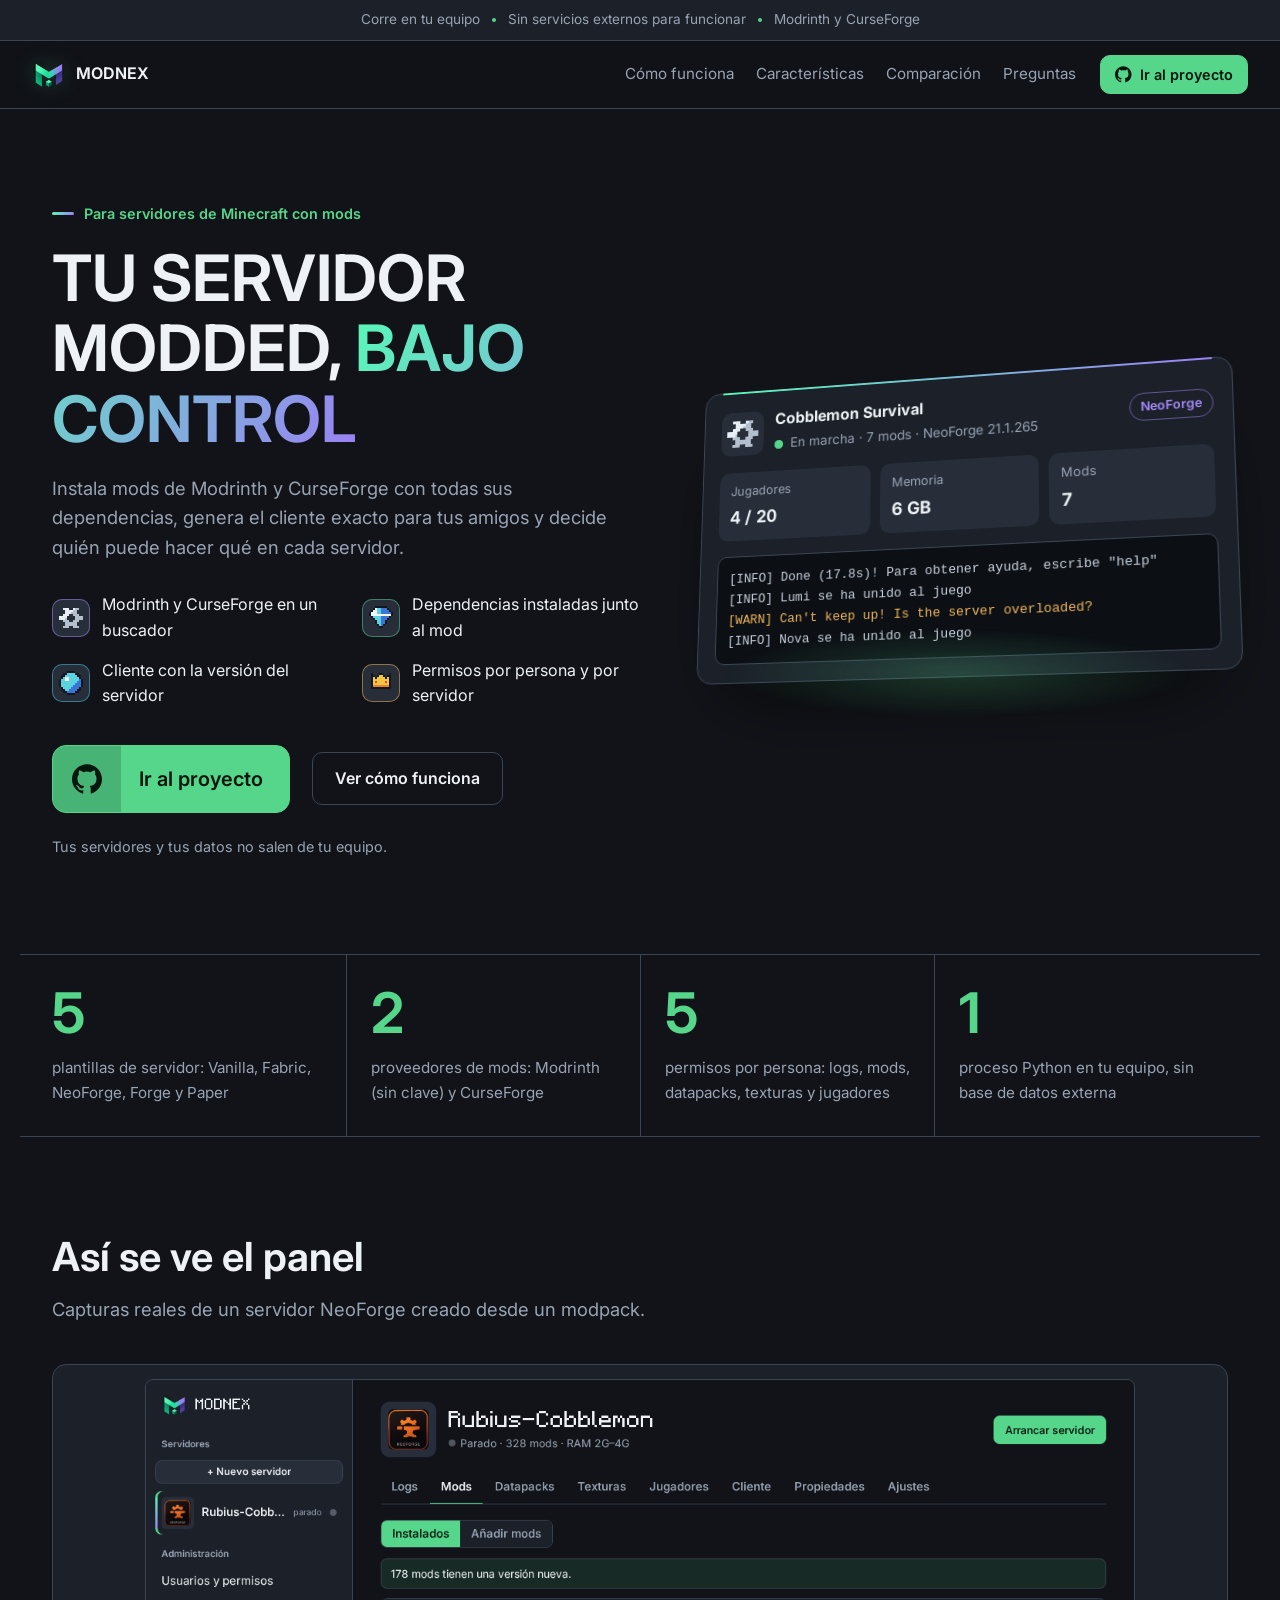
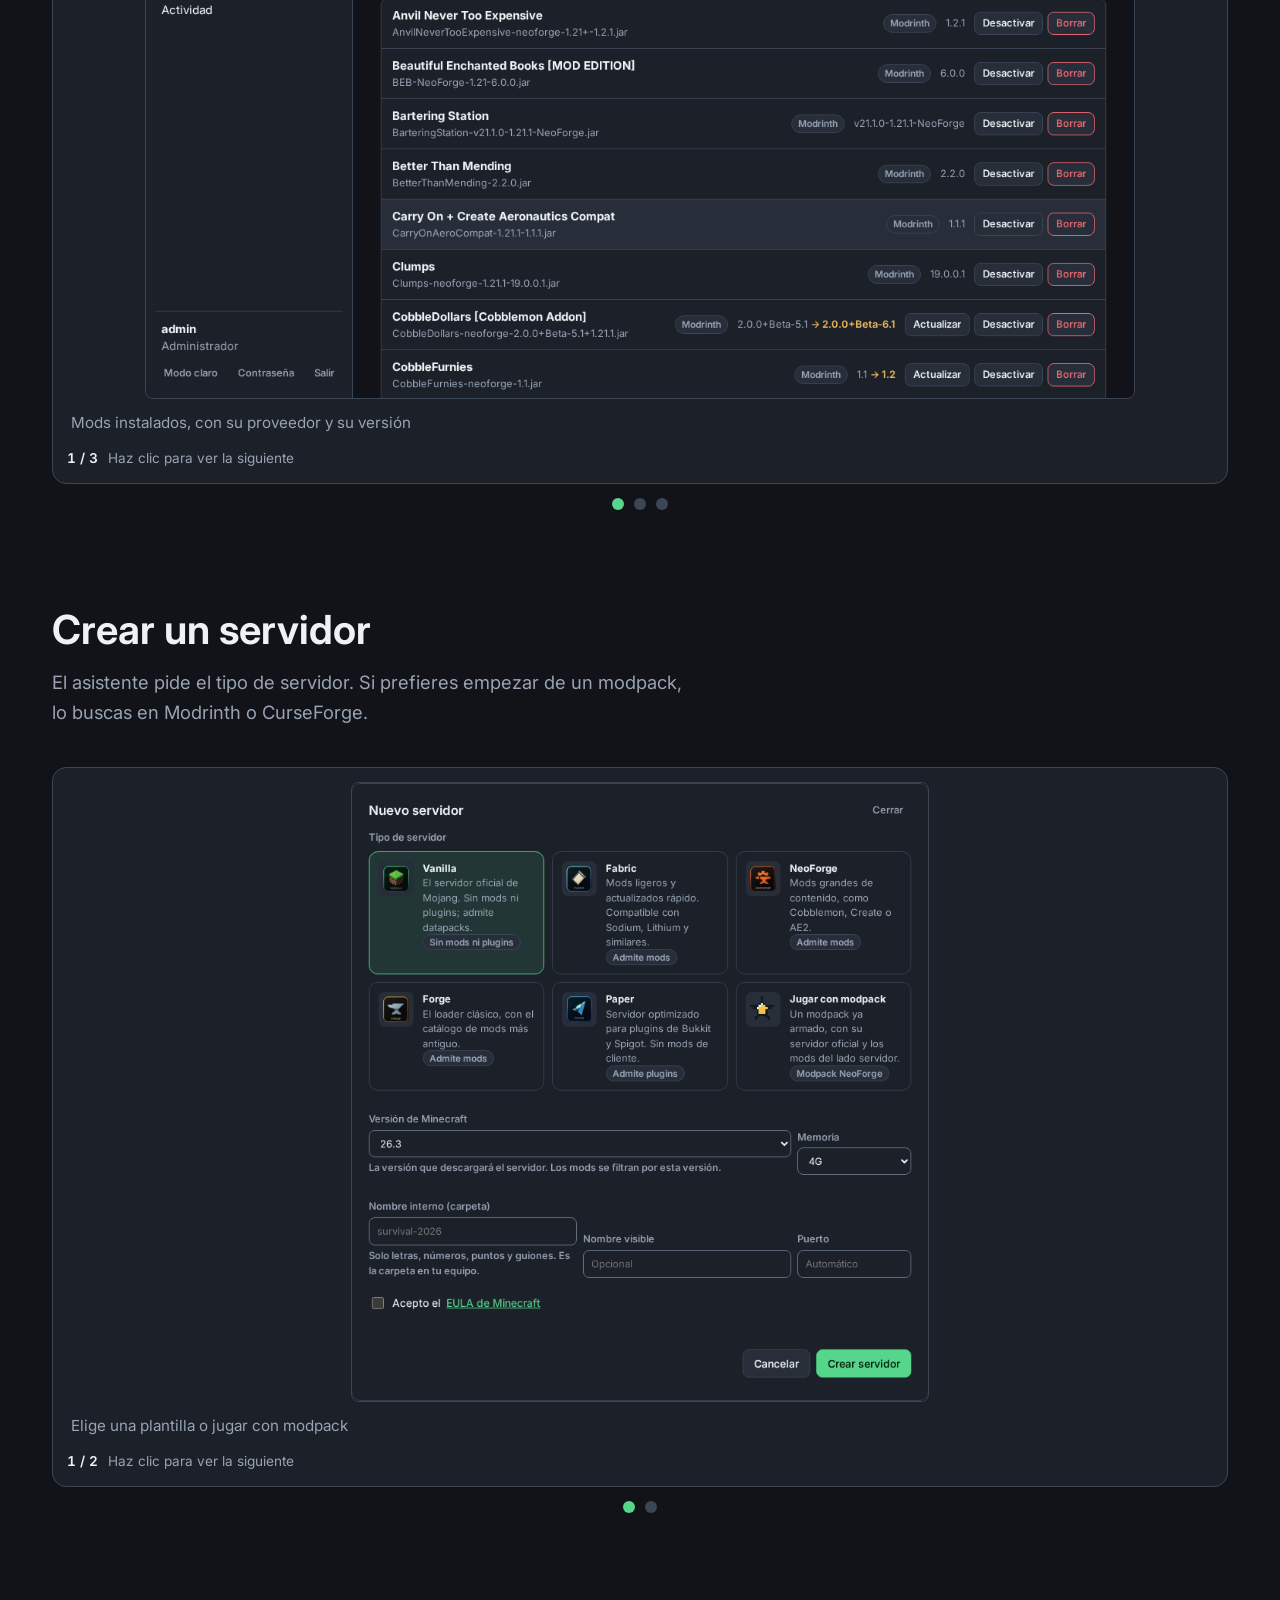
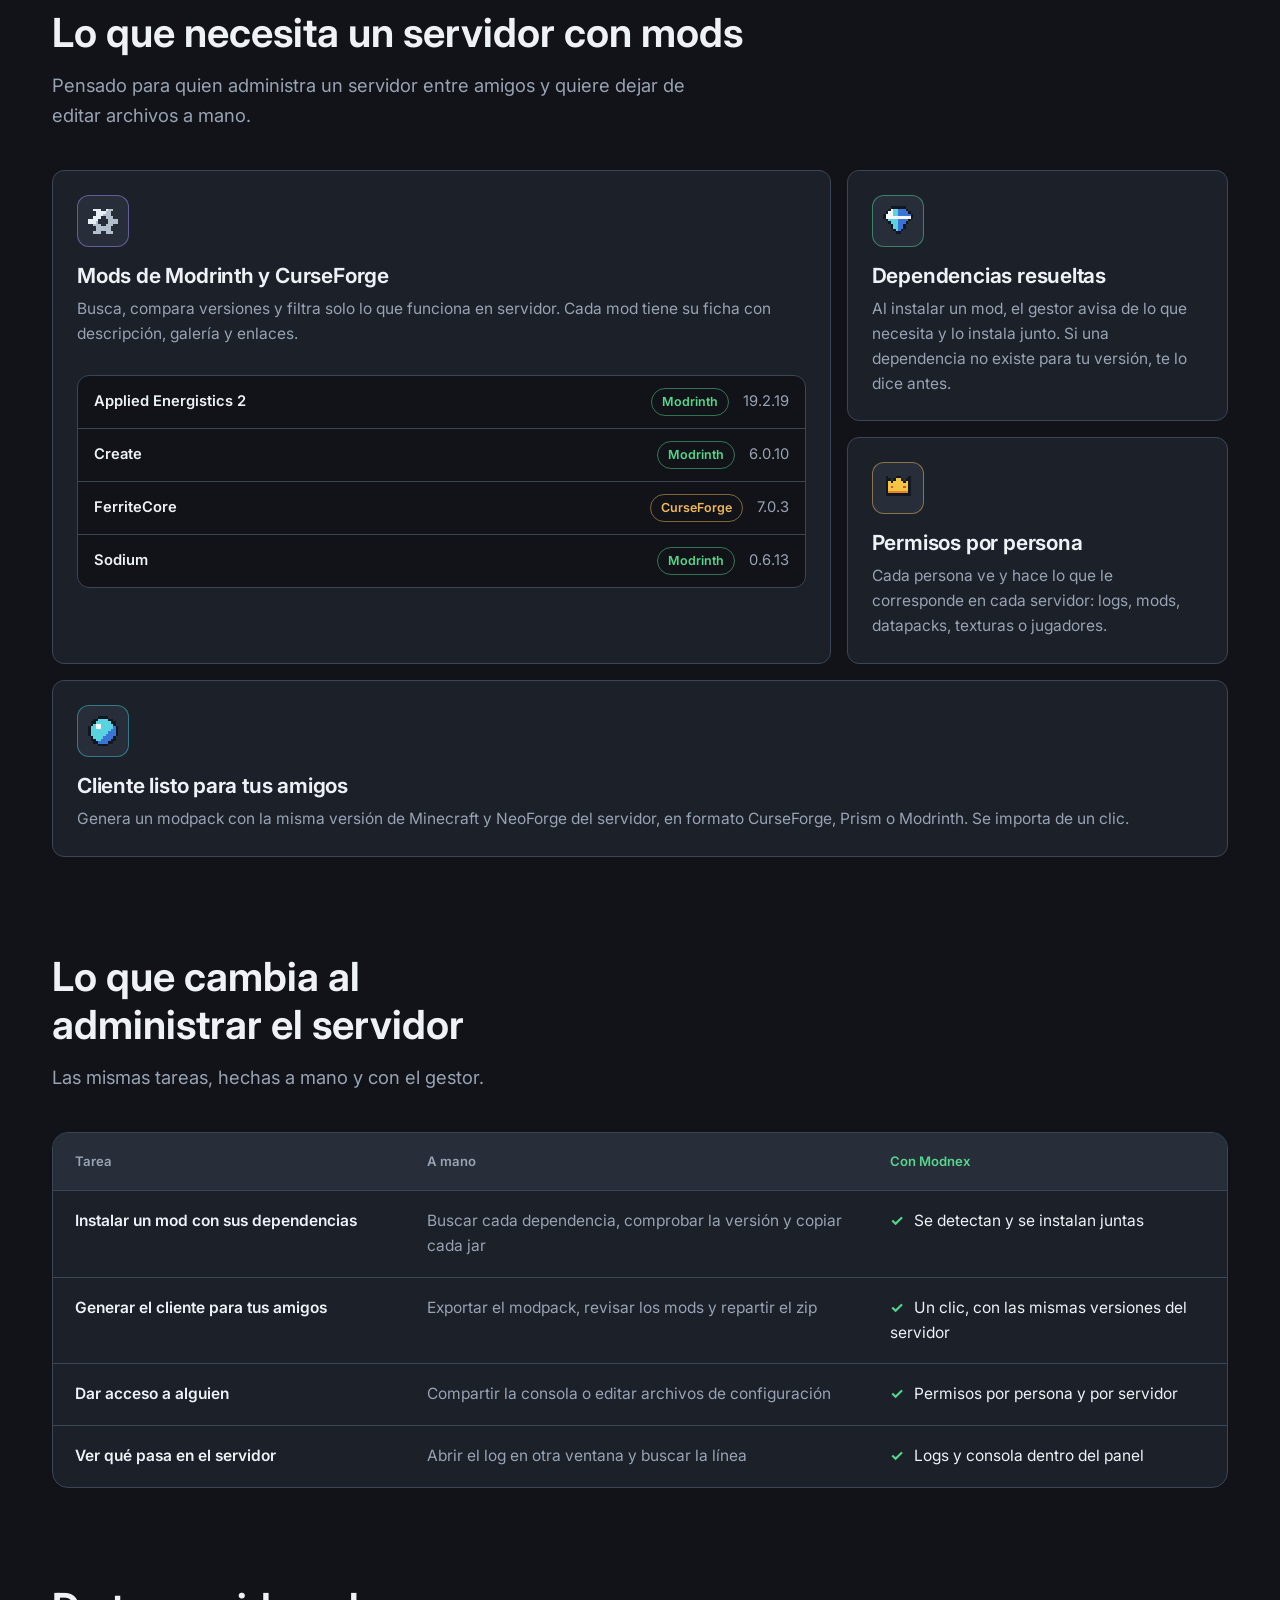
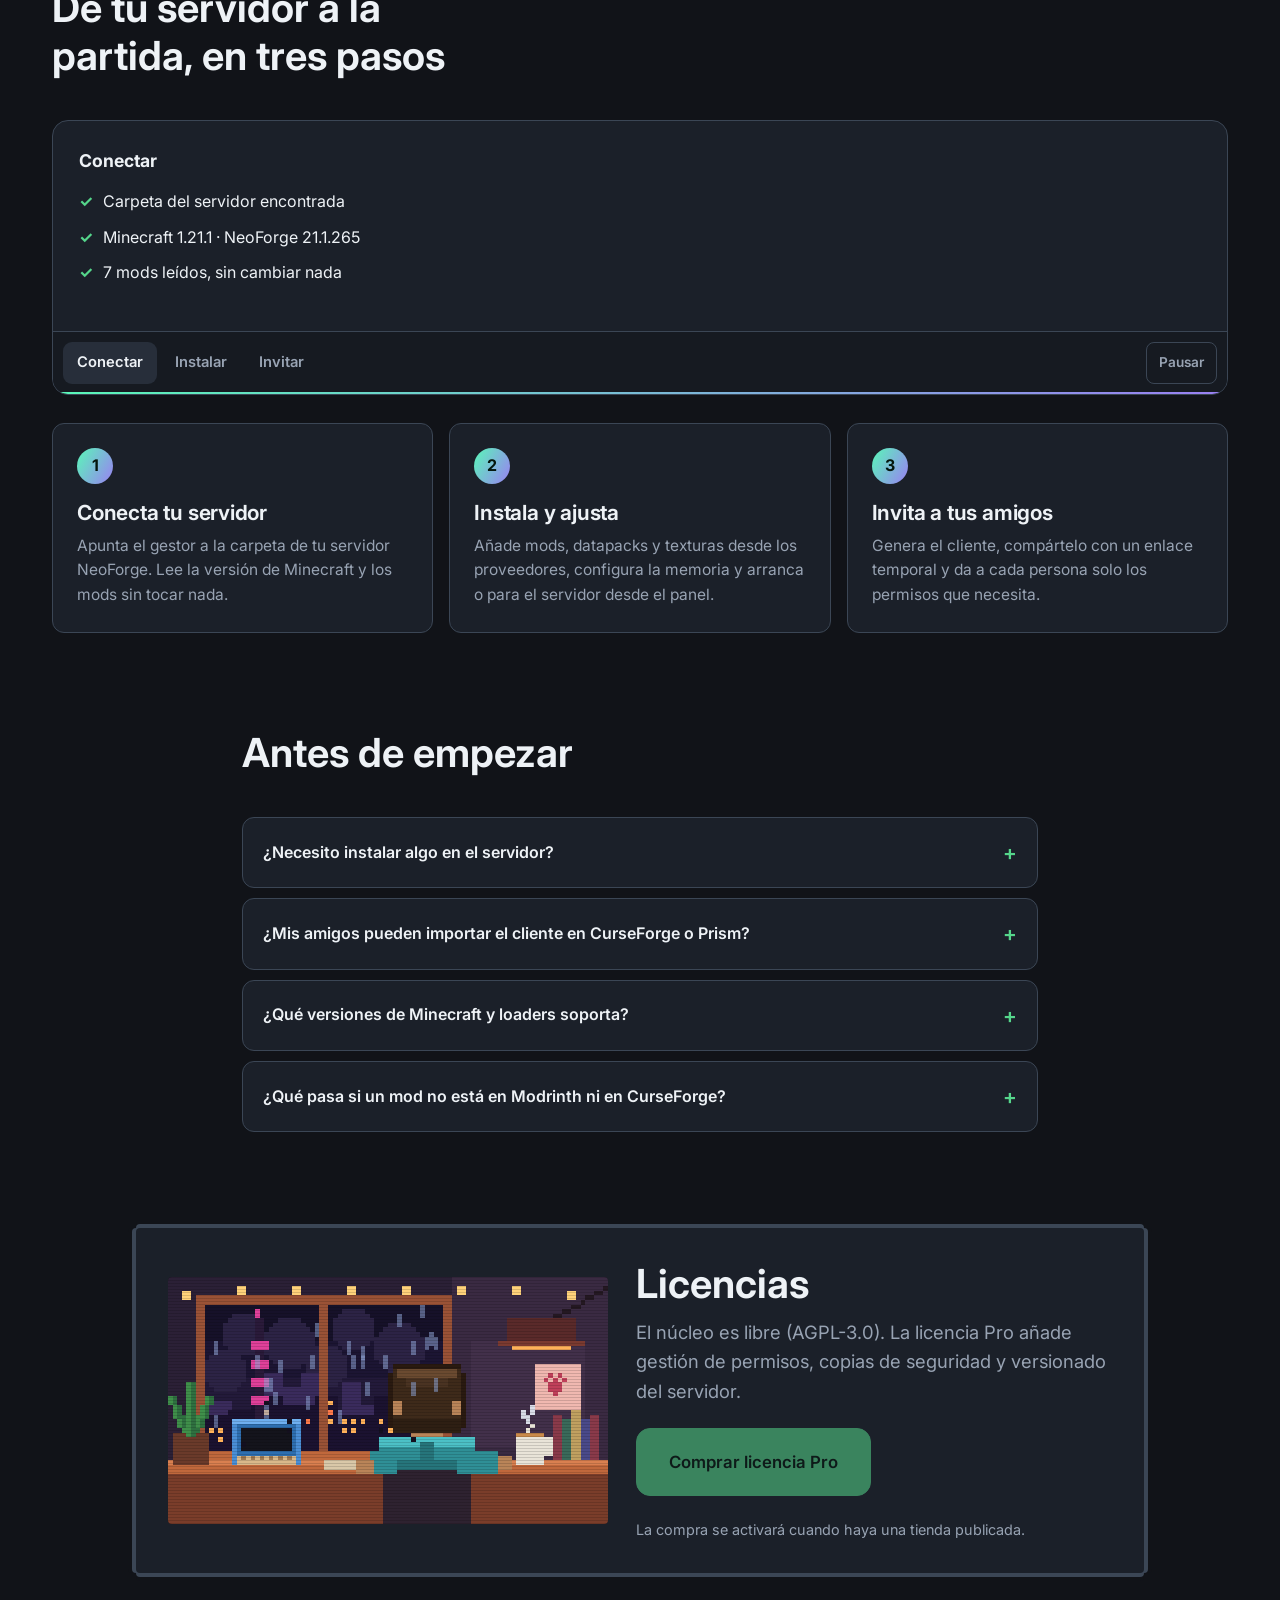
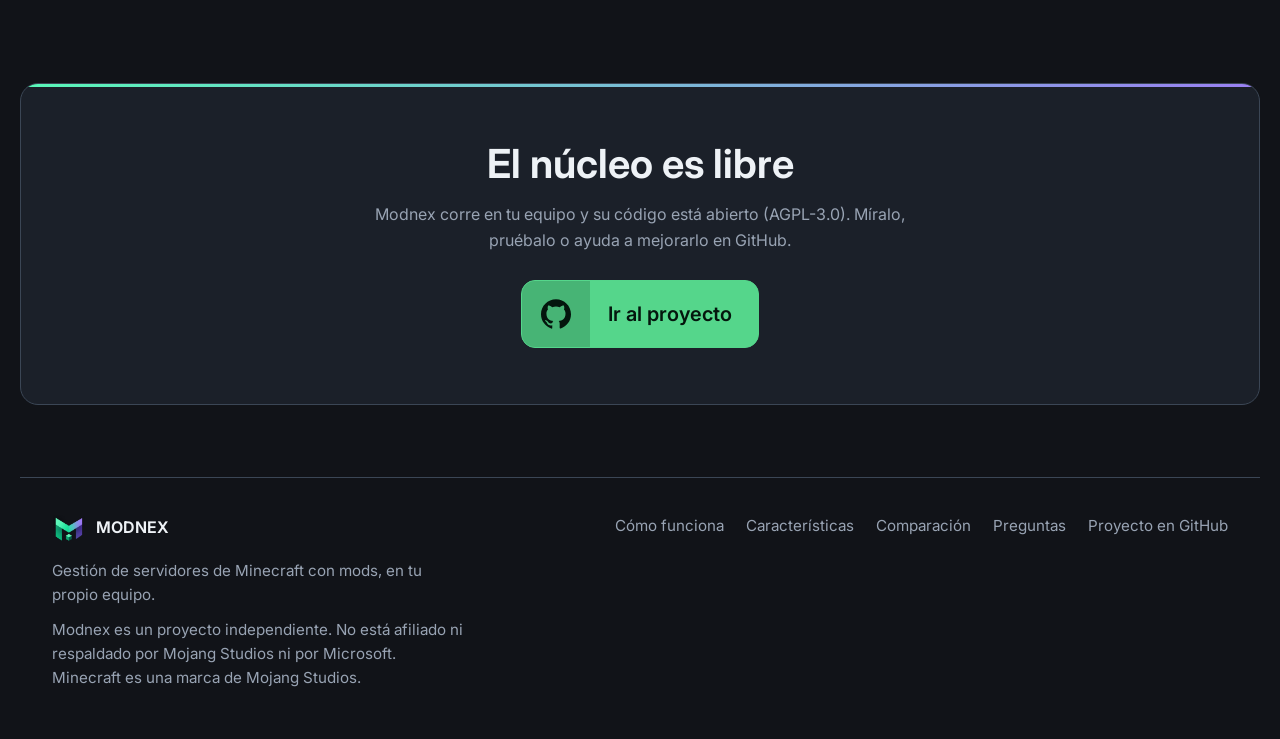
==== commit c6208fa6: "fix(marca): sustituir los iconos de terceros por dibujos propios Sustituye los iconos que evocaban m" ====
--- a/landing/index.html
+++ b/landing/index.html
@@ -47,7 +47,7 @@
       <ul class="facts rise" data-i="3">
         <li><span class="fact-icon violet" data-pixel="gear" data-size="24"></span>Modrinth y CurseForge en un buscador</li>
         <li><span class="fact-icon mint" data-pixel="diamond" data-size="24"></span>Dependencias instaladas junto al mod</li>
-        <li><span class="fact-icon accent" data-pixel="pokeball" data-size="24"></span>Cliente con la versión del servidor</li>
+        <li><span class="fact-icon accent" data-pixel="orb" data-size="24"></span>Cliente con la versión del servidor</li>
         <li><span class="fact-icon warn" data-pixel="crown" data-size="24"></span>Permisos por persona y por servidor</li>
       </ul>
 
@@ -174,7 +174,7 @@
       </article>
 
       <article class="card wide rise" data-i="3">
-        <span class="card-icon accent" data-pixel="pokeball" data-size="30"></span>
+        <span class="card-icon accent" data-pixel="orb" data-size="30"></span>
         <h3>Cliente listo para tus amigos</h3>
         <p>Genera un modpack con la misma versión de Minecraft y NeoForge del servidor, en formato CurseForge, Prism o Modrinth. Se importa de un clic.</p>
       </article>
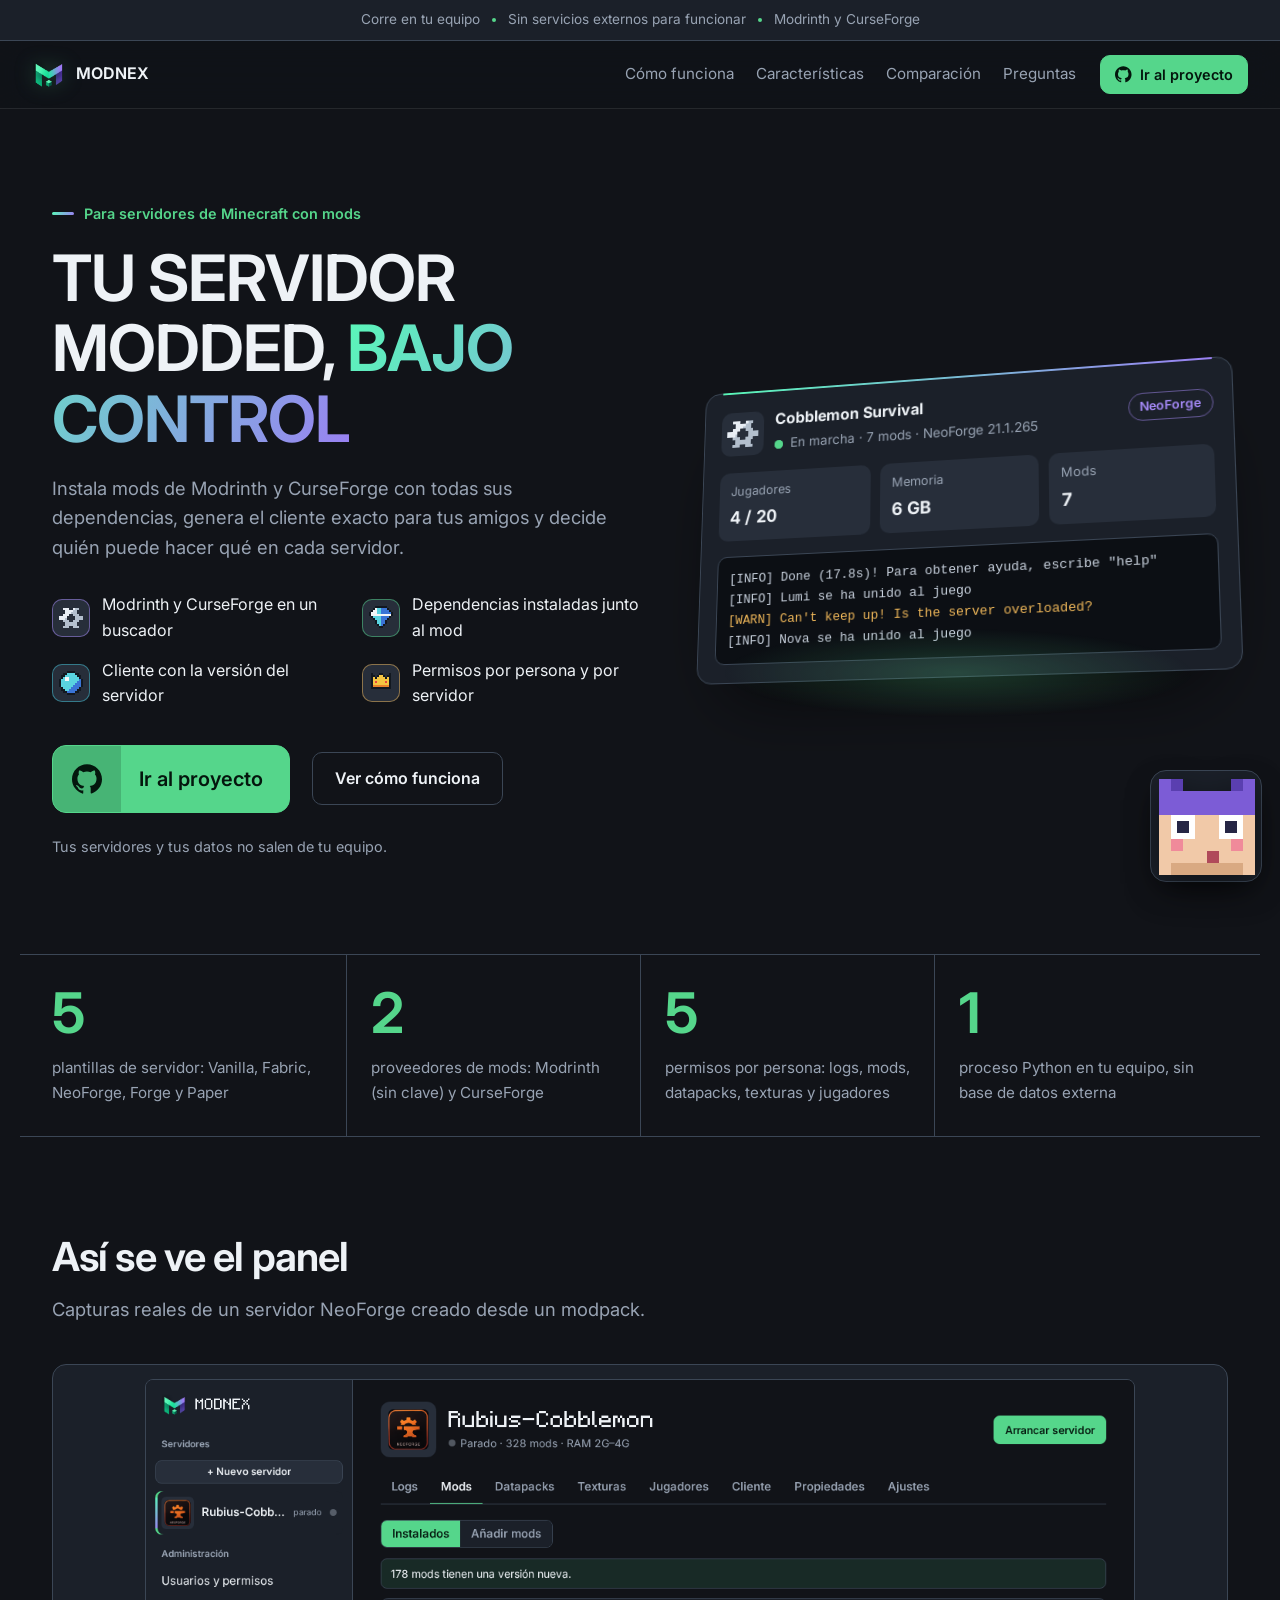
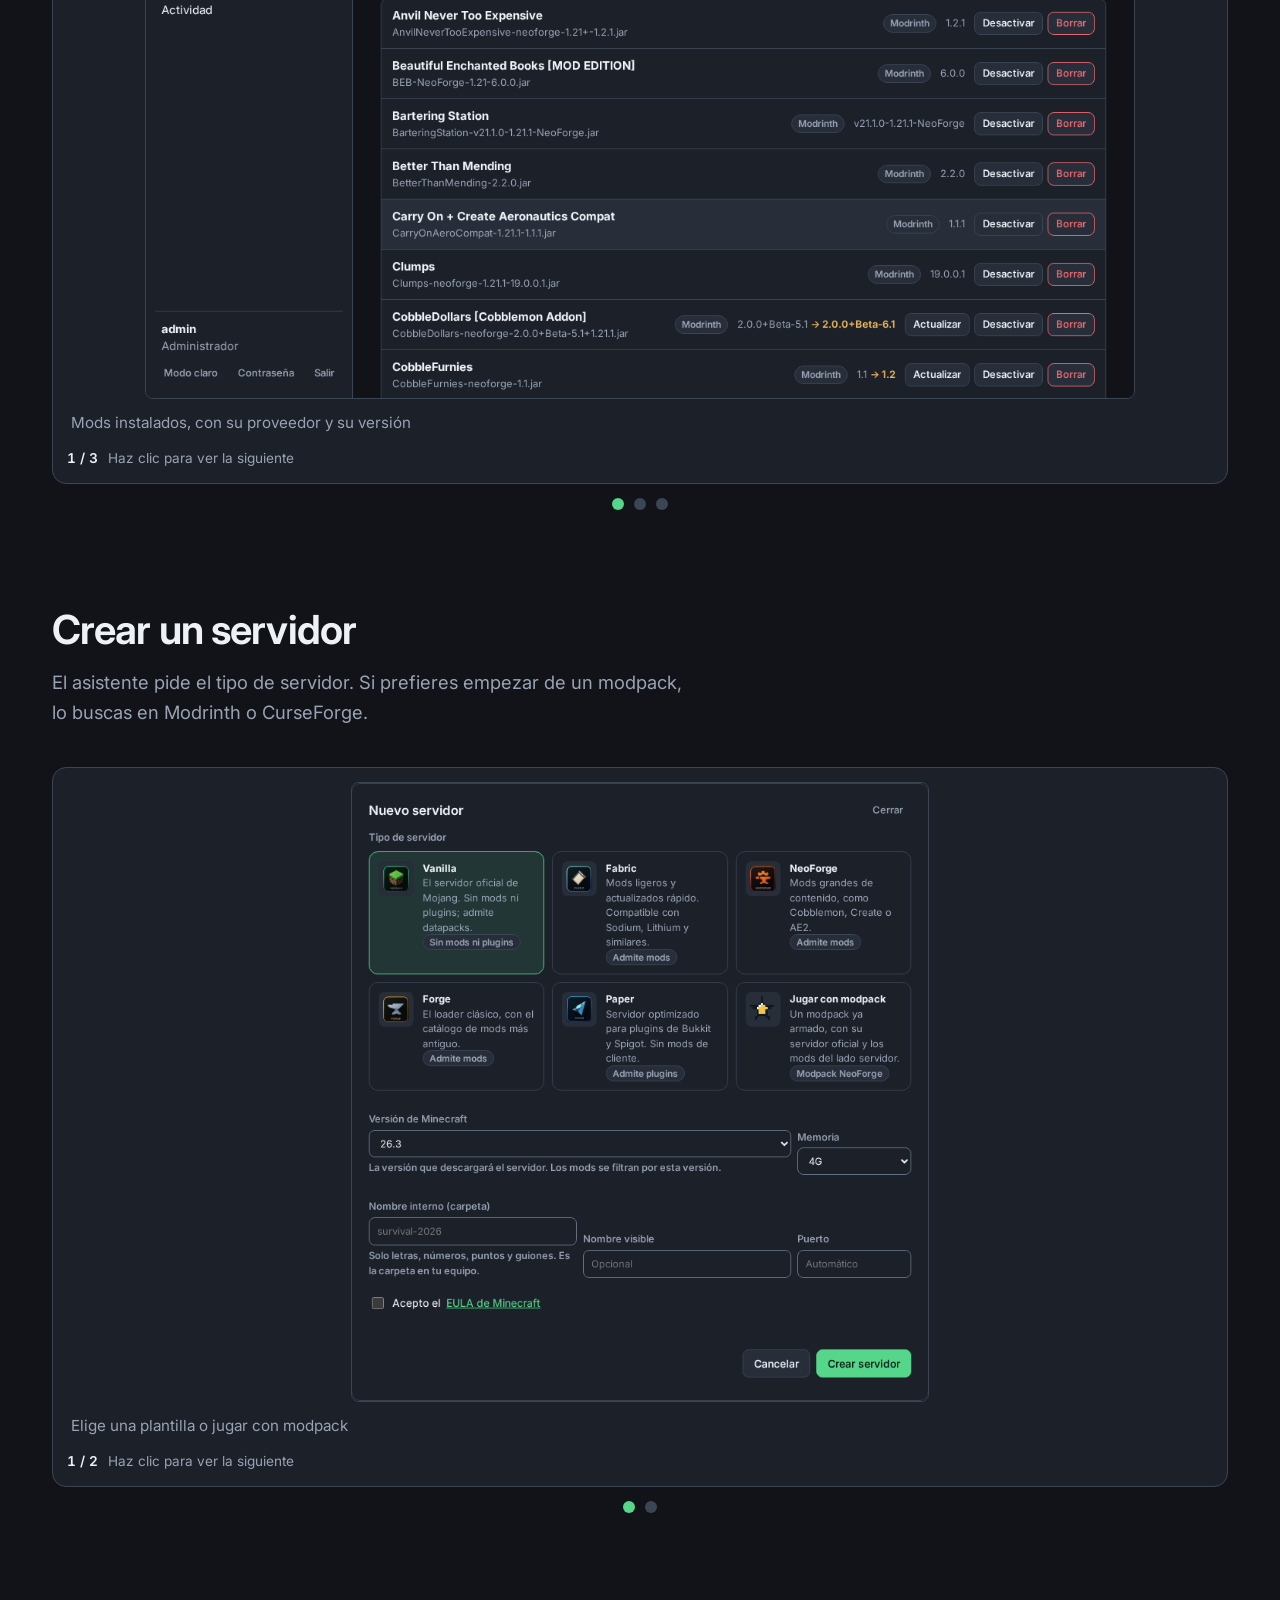
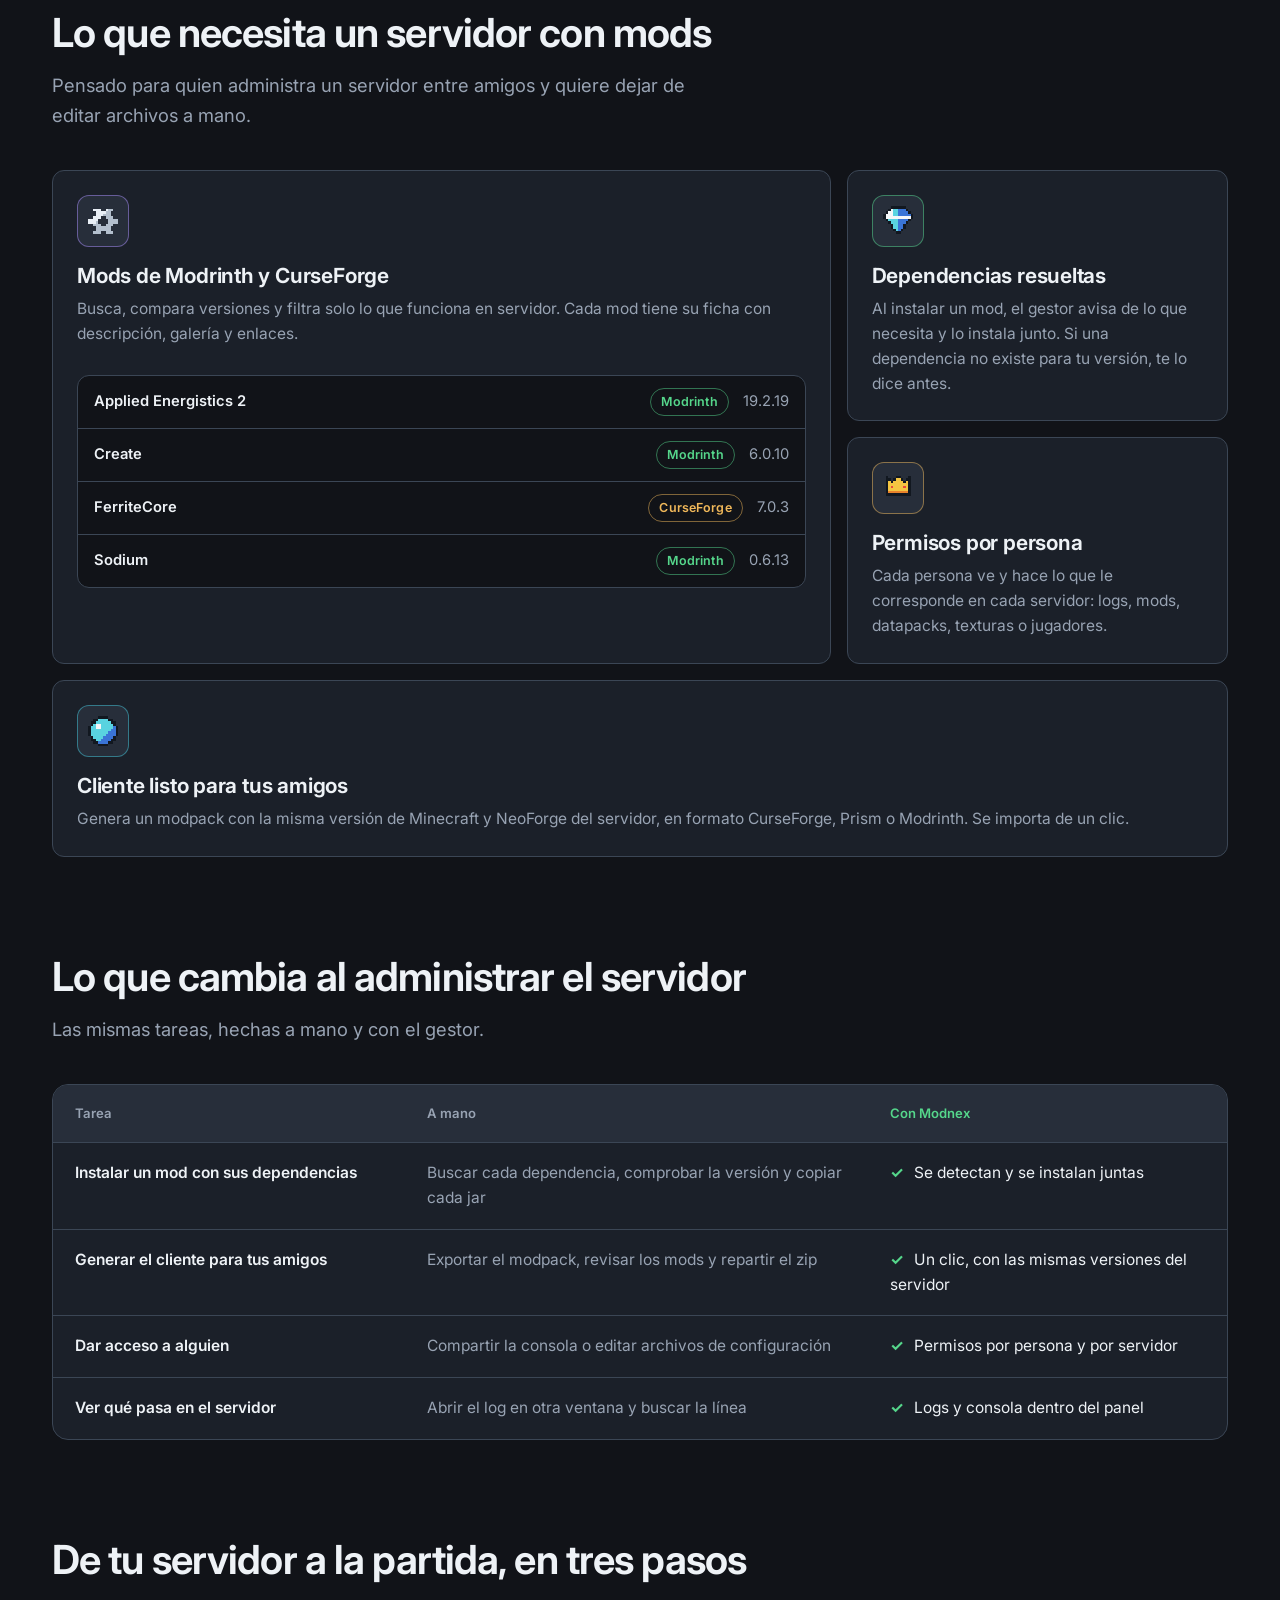
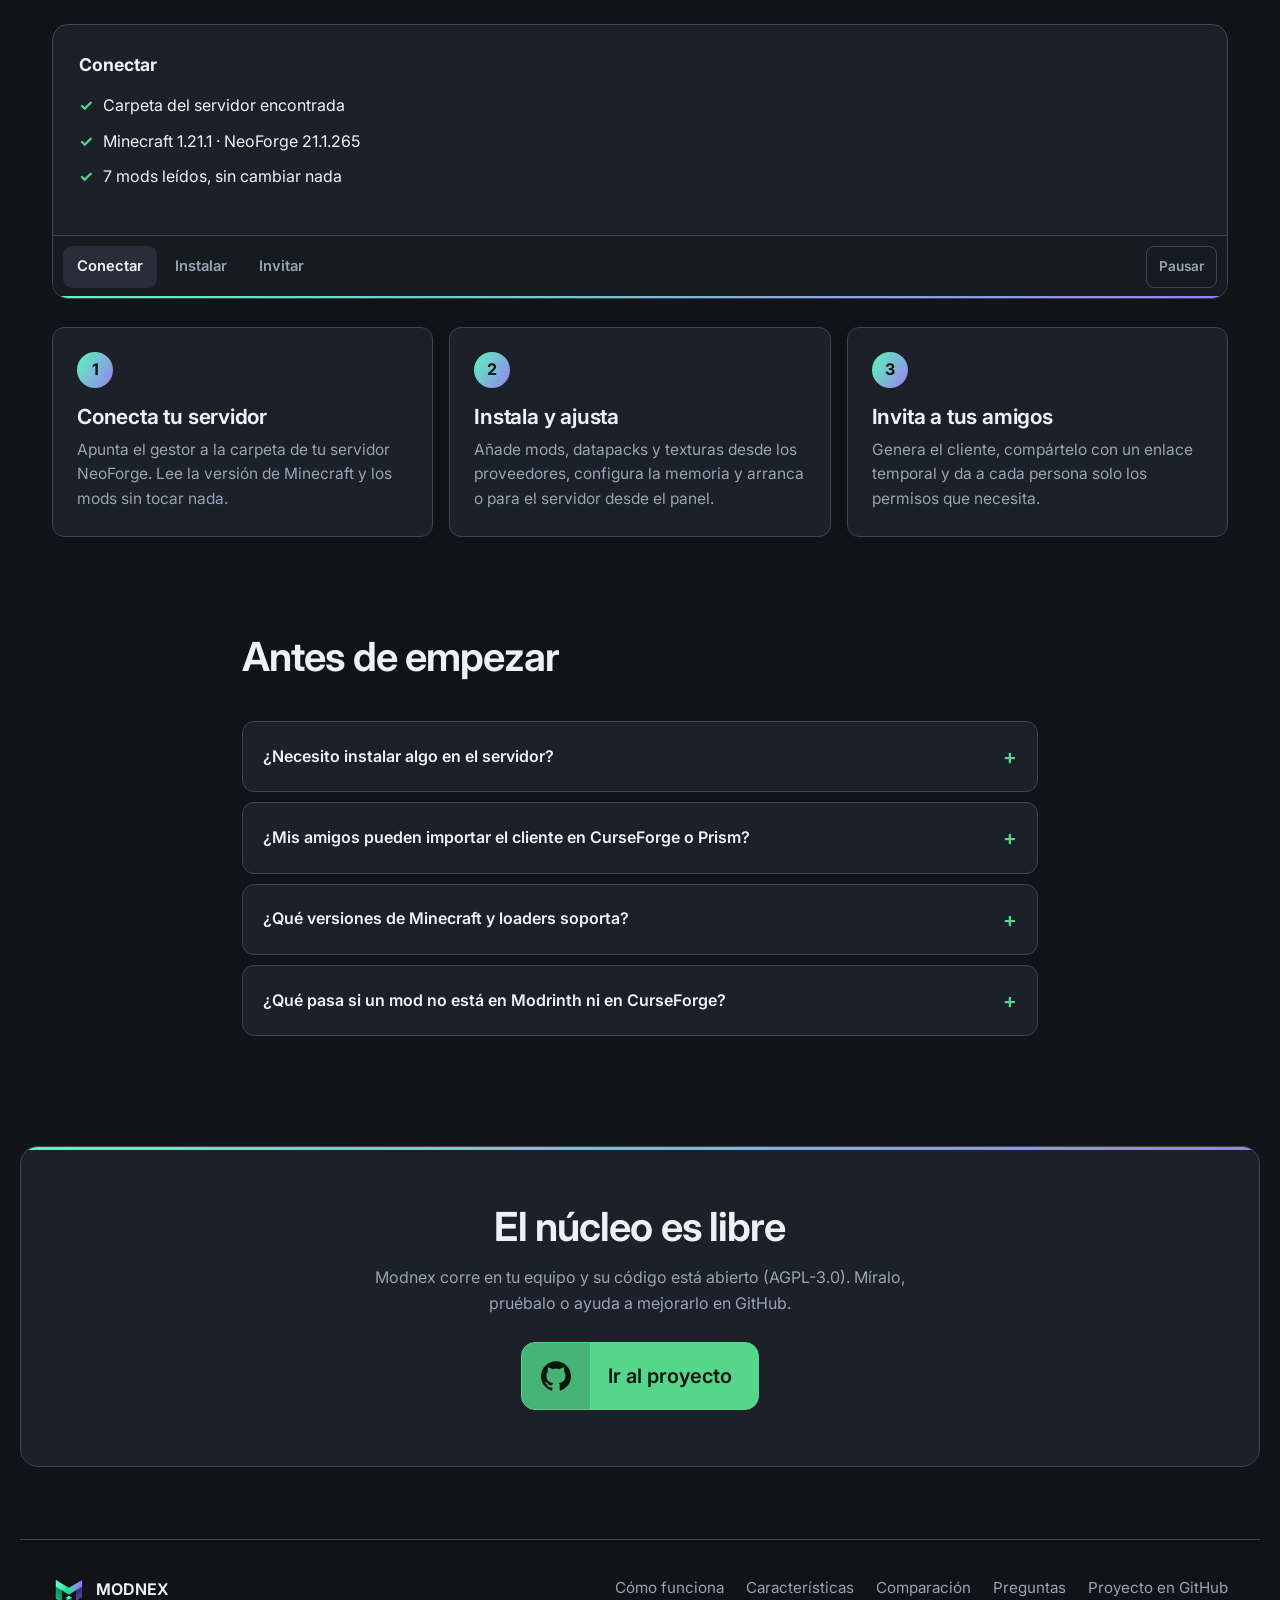
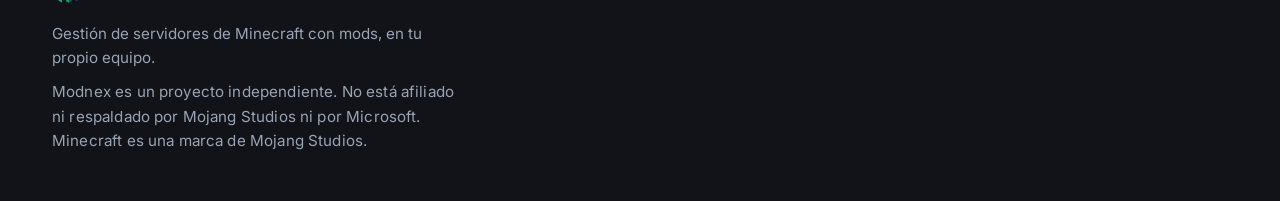
==== commit 49f2f817: "feat(features): integrar el antiguo paquete Pro y dejar todo libre bajo AGPL Las funciones que eran " ====
--- a/landing/index.html
+++ b/landing/index.html
@@ -7,7 +7,6 @@
 <meta name="description" content="Gestiona tu servidor de Minecraft con mods: instala desde Modrinth y CurseForge con sus dependencias, genera el cliente exacto para tus amigos y decide quién puede hacer qué.">
 <title>Modnex · Gestor de servidores modded</title>
 <link rel="icon" href="assets/brand/modnex-mark.png" type="image/png">
-<meta name="modnex-waitlist" content="">
 <link rel="stylesheet" href="assets/landing.css">
 </head>
 <body>
@@ -300,27 +299,6 @@
     </div>
   </section>
 
-  <section id="pro" class="section narrow">
-    <article class="pro-card rise" data-i="0">
-      <div class="pro-scene"><svg class="lofi-scene" viewBox="0 0 96 54" shape-rendering="crispEdges" role="img" aria-label="Persona de espaldas, trabajando de noche con una taza de té y lluvia en la ventana"><g><rect x="0" y="0" width="62" height="1" fill="#2b2036"/><rect x="62" y="0" width="34" height="1" fill="#3a2a42"/><rect x="0" y="1" width="62" height="1" fill="#2b2036"/><rect x="62" y="1" width="34" height="1" fill="#3a2a42"/><rect x="0" y="2" width="62" height="1" fill="#2b2036"/><rect x="62" y="2" width="33" height="1" fill="#3a2a42"/><rect x="95" y="2" width="1" height="1" fill="#241822"/><rect x="0" y="3" width="62" height="1" fill="#2b2036"/><rect x="62" y="3" width="31" height="1" fill="#3a2a42"/><rect x="93" y="3" width="2" height="1" fill="#241822"/><rect x="95" y="3" width="1" height="1" fill="#3a2a42"/><rect x="0" y="4" width="6" height="1" fill="#2b2036"/><rect x="6" y="4" width="56" height="1" fill="#9a5236"/><rect x="62" y="4" width="29" height="1" fill="#3a2a42"/><rect x="91" y="4" width="2" height="1" fill="#241822"/><rect x="93" y="4" width="3" height="1" fill="#3a2a42"/><rect x="0" y="5" width="6" height="1" fill="#2b2036"/><rect x="6" y="5" width="56" height="1" fill="#9a5236"/><rect x="62" y="5" width="28" height="1" fill="#3a2a42"/><rect x="90" y="5" width="1" height="1" fill="#241822"/><rect x="91" y="5" width="5" height="1" fill="#3a2a42"/><rect x="0" y="6" width="6" height="1" fill="#2b2036"/><rect x="6" y="6" width="2" height="1" fill="#9a5236"/><rect x="8" y="6" width="25" height="1" fill="#161129"/><rect x="33" y="6" width="2" height="1" fill="#9a5236"/><rect x="35" y="6" width="25" height="1" fill="#161129"/><rect x="60" y="6" width="2" height="1" fill="#9a5236"/><rect x="62" y="6" width="26" height="1" fill="#3a2a42"/><rect x="88" y="6" width="2" height="1" fill="#241822"/><rect x="90" y="6" width="6" height="1" fill="#3a2a42"/><rect x="0" y="7" width="6" height="1" fill="#2b2036"/><rect x="6" y="7" width="2" height="1" fill="#9a5236"/><rect x="8" y="7" width="11" height="1" fill="#161129"/><rect x="19" y="7" width="1" height="1" fill="#e0409a"/><rect x="20" y="7" width="13" height="1" fill="#161129"/><rect x="33" y="7" width="2" height="1" fill="#9a5236"/><rect x="35" y="7" width="3" height="1" fill="#161129"/><rect x="38" y="7" width="5" height="1" fill="#2c2345"/><rect x="43" y="7" width="17" height="1" fill="#161129"/><rect x="60" y="7" width="2" height="1" fill="#9a5236"/><rect x="62" y="7" width="24" height="1" fill="#3a2a42"/><rect x="86" y="7" width="2" height="1" fill="#241822"/><rect x="88" y="7" width="8" height="1" fill="#3a2a42"/><rect x="0" y="8" width="6" height="1" fill="#2b2036"/><rect x="6" y="8" width="2" height="1" fill="#9a5236"/><rect x="8" y="8" width="6" height="1" fill="#161129"/><rect x="14" y="8" width="5" height="1" fill="#2c2345"/><rect x="19" y="8" width="1" height="1" fill="#e0409a"/><rect x="20" y="8" width="13" height="1" fill="#161129"/><rect x="33" y="8" width="2" height="1" fill="#9a5236"/><rect x="35" y="8" width="2" height="1" fill="#161129"/><rect x="37" y="8" width="7" height="1" fill="#2c2345"/><rect x="44" y="8" width="16" height="1" fill="#161129"/><rect x="60" y="8" width="2" height="1" fill="#9a5236"/><rect x="62" y="8" width="22" height="1" fill="#3a2a42"/><rect x="84" y="8" width="2" height="1" fill="#241822"/><rect x="86" y="8" width="10" height="1" fill="#3a2a42"/><rect x="0" y="9" width="6" height="1" fill="#2b2036"/><rect x="6" y="9" width="2" height="1" fill="#9a5236"/><rect x="8" y="9" width="5" height="1" fill="#161129"/><rect x="13" y="9" width="6" height="1" fill="#2c2345"/><rect x="19" y="9" width="2" height="1" fill="#2a1a3a"/><rect x="21" y="9" width="3" height="1" fill="#161129"/><rect x="24" y="9" width="5" height="1" fill="#2c2345"/><rect x="29" y="9" width="4" height="1" fill="#161129"/><rect x="33" y="9" width="2" height="1" fill="#9a5236"/><rect x="35" y="9" width="1" height="1" fill="#161129"/><rect x="36" y="9" width="9" height="1" fill="#2c2345"/><rect x="45" y="9" width="15" height="1" fill="#161129"/><rect x="60" y="9" width="2" height="1" fill="#9a5236"/><rect x="62" y="9" width="12" height="1" fill="#3a2a42"/><rect x="74" y="9" width="15" height="1" fill="#5a2a2a"/><rect x="89" y="9" width="7" height="1" fill="#3a2a42"/><rect x="0" y="10" width="6" height="1" fill="#2b2036"/><rect x="6" y="10" width="2" height="1" fill="#9a5236"/><rect x="8" y="10" width="4" height="1" fill="#161129"/><rect x="12" y="10" width="7" height="1" fill="#2c2345"/><rect x="19" y="10" width="2" height="1" fill="#2a1a3a"/><rect x="21" y="10" width="2" height="1" fill="#161129"/><rect x="23" y="10" width="7" height="1" fill="#2c2345"/><rect x="30" y="10" width="3" height="1" fill="#161129"/><rect x="33" y="10" width="2" height="1" fill="#9a5236"/><rect x="35" y="10" width="1" height="1" fill="#161129"/><rect x="36" y="10" width="9" height="1" fill="#2c2345"/><rect x="45" y="10" width="3" height="1" fill="#161129"/><rect x="48" y="10" width="5" height="1" fill="#2c2345"/><rect x="53" y="10" width="7" height="1" fill="#161129"/><rect x="60" y="10" width="2" height="1" fill="#9a5236"/><rect x="62" y="10" width="12" height="1" fill="#3a2a42"/><rect x="74" y="10" width="15" height="1" fill="#5a2a2a"/><rect x="89" y="10" width="7" height="1" fill="#3a2a42"/><rect x="0" y="11" width="6" height="1" fill="#2b2036"/><rect x="6" y="11" width="2" height="1" fill="#9a5236"/><rect x="8" y="11" width="4" height="1" fill="#161129"/><rect x="12" y="11" width="7" height="1" fill="#2c2345"/><rect x="19" y="11" width="2" height="1" fill="#2a1a3a"/><rect x="21" y="11" width="1" height="1" fill="#161129"/><rect x="22" y="11" width="9" height="1" fill="#2c2345"/><rect x="31" y="11" width="2" height="1" fill="#161129"/><rect x="33" y="11" width="2" height="1" fill="#9a5236"/><rect x="35" y="11" width="1" height="1" fill="#161129"/><rect x="36" y="11" width="9" height="1" fill="#2c2345"/><rect x="45" y="11" width="2" height="1" fill="#161129"/><rect x="47" y="11" width="7" height="1" fill="#2c2345"/><rect x="54" y="11" width="6" height="1" fill="#161129"/><rect x="60" y="11" width="2" height="1" fill="#9a5236"/><rect x="62" y="11" width="12" height="1" fill="#3a2a42"/><rect x="74" y="11" width="15" height="1" fill="#5a2a2a"/><rect x="89" y="11" width="7" height="1" fill="#3a2a42"/><rect x="0" y="12" width="6" height="1" fill="#2b2036"/><rect x="6" y="12" width="2" height="1" fill="#9a5236"/><rect x="8" y="12" width="4" height="1" fill="#161129"/><rect x="12" y="12" width="7" height="1" fill="#2c2345"/><rect x="19" y="12" width="2" height="1" fill="#2a1a3a"/><rect x="21" y="12" width="11" height="1" fill="#2c2345"/><rect x="32" y="12" width="1" height="1" fill="#161129"/><rect x="33" y="12" width="2" height="1" fill="#9a5236"/><rect x="35" y="12" width="1" height="1" fill="#161129"/><rect x="36" y="12" width="9" height="1" fill="#2c2345"/><rect x="45" y="12" width="1" height="1" fill="#161129"/><rect x="46" y="12" width="9" height="1" fill="#2c2345"/><rect x="55" y="12" width="5" height="1" fill="#161129"/><rect x="60" y="12" width="2" height="1" fill="#9a5236"/><rect x="62" y="12" width="12" height="1" fill="#3a2a42"/><rect x="74" y="12" width="15" height="1" fill="#5a2a2a"/><rect x="89" y="12" width="7" height="1" fill="#3a2a42"/><rect x="0" y="13" width="6" height="1" fill="#2b2036"/><rect x="6" y="13" width="2" height="1" fill="#9a5236"/><rect x="8" y="13" width="4" height="1" fill="#161129"/><rect x="12" y="13" width="7" height="1" fill="#2c2345"/><rect x="19" y="13" width="2" height="1" fill="#2a1a3a"/><rect x="21" y="13" width="11" height="1" fill="#2c2345"/><rect x="32" y="13" width="1" height="1" fill="#161129"/><rect x="33" y="13" width="2" height="1" fill="#9a5236"/><rect x="35" y="13" width="1" height="1" fill="#161129"/><rect x="36" y="13" width="20" height="1" fill="#2c2345"/><rect x="56" y="13" width="4" height="1" fill="#161129"/><rect x="60" y="13" width="2" height="1" fill="#9a5236"/><rect x="62" y="13" width="12" height="1" fill="#3a2a42"/><rect x="74" y="13" width="15" height="1" fill="#5a2a2a"/><rect x="89" y="13" width="7" height="1" fill="#3a2a42"/><rect x="0" y="14" width="6" height="1" fill="#2b2036"/><rect x="6" y="14" width="2" height="1" fill="#9a5236"/><rect x="8" y="14" width="4" height="1" fill="#1c1533"/><rect x="12" y="14" width="6" height="1" fill="#2c2345"/><rect x="18" y="14" width="4" height="1" fill="#e0409a"/><rect x="22" y="14" width="10" height="1" fill="#2c2345"/><rect x="32" y="14" width="1" height="1" fill="#1c1533"/><rect x="33" y="14" width="2" height="1" fill="#9a5236"/><rect x="35" y="14" width="2" height="1" fill="#1c1533"/><rect x="37" y="14" width="7" height="1" fill="#2c2345"/><rect x="44" y="14" width="1" height="1" fill="#1c1533"/><rect x="45" y="14" width="11" height="1" fill="#2c2345"/><rect x="56" y="14" width="4" height="1" fill="#1c1533"/><rect x="60" y="14" width="2" height="1" fill="#9a5236"/><rect x="62" y="14" width="4" height="1" fill="#3a2a42"/><rect x="66" y="14" width="6" height="1" fill="#42304a"/><rect x="72" y="14" width="19" height="1" fill="#7a3a30"/><rect x="91" y="14" width="5" height="1" fill="#3a2a42"/><rect x="0" y="15" width="6" height="1" fill="#2b2036"/><rect x="6" y="15" width="2" height="1" fill="#9a5236"/><rect x="8" y="15" width="5" height="1" fill="#1c1533"/><rect x="13" y="15" width="5" height="1" fill="#2c2345"/><rect x="18" y="15" width="4" height="1" fill="#e0409a"/><rect x="22" y="15" width="11" height="1" fill="#2c2345"/><rect x="33" y="15" width="2" height="1" fill="#9a5236"/><rect x="35" y="15" width="2" height="1" fill="#2c2345"/><rect x="37" y="15" width="1" height="1" fill="#1c1533"/><rect x="38" y="15" width="5" height="1" fill="#2c2345"/><rect x="43" y="15" width="2" height="1" fill="#1c1533"/><rect x="45" y="15" width="11" height="1" fill="#2c2345"/><rect x="56" y="15" width="4" height="1" fill="#1c1533"/><rect x="60" y="15" width="2" height="1" fill="#9a5236"/><rect x="62" y="15" width="4" height="1" fill="#3a2a42"/><rect x="66" y="15" width="9" height="1" fill="#42304a"/><rect x="75" y="15" width="13" height="1" fill="#ffb25a"/><rect x="88" y="15" width="3" height="1" fill="#42304a"/><rect x="91" y="15" width="5" height="1" fill="#3a2a42"/><rect x="0" y="16" width="6" height="1" fill="#2b2036"/><rect x="6" y="16" width="2" height="1" fill="#9a5236"/><rect x="8" y="16" width="2" height="1" fill="#1c1533"/><rect x="10" y="16" width="9" height="1" fill="#2c2345"/><rect x="19" y="16" width="2" height="1" fill="#2a1a3a"/><rect x="21" y="16" width="12" height="1" fill="#2c2345"/><rect x="33" y="16" width="2" height="1" fill="#9a5236"/><rect x="35" y="16" width="3" height="1" fill="#2c2345"/><rect x="38" y="16" width="7" height="1" fill="#1c1533"/><rect x="45" y="16" width="11" height="1" fill="#2c2345"/><rect x="56" y="16" width="4" height="1" fill="#1c1533"/><rect x="60" y="16" width="2" height="1" fill="#9a5236"/><rect x="62" y="16" width="4" height="1" fill="#3a2a42"/><rect x="66" y="16" width="25" height="1" fill="#42304a"/><rect x="91" y="16" width="5" height="1" fill="#3a2a42"/><rect x="0" y="17" width="6" height="1" fill="#2b2036"/><rect x="6" y="17" width="2" height="1" fill="#9a5236"/><rect x="8" y="17" width="1" height="1" fill="#1c1533"/><rect x="9" y="17" width="7" height="1" fill="#2c2345"/><rect x="16" y="17" width="3" height="1" fill="#1c1533"/><rect x="19" y="17" width="2" height="1" fill="#2a1a3a"/><rect x="21" y="17" width="1" height="1" fill="#1c1533"/><rect x="22" y="17" width="11" height="1" fill="#2c2345"/><rect x="33" y="17" width="2" height="1" fill="#9a5236"/><rect x="35" y="17" width="4" height="1" fill="#2c2345"/><rect x="39" y="17" width="6" height="1" fill="#1c1533"/><rect x="45" y="17" width="11" height="1" fill="#2c2345"/><rect x="56" y="17" width="4" height="1" fill="#1c1533"/><rect x="60" y="17" width="2" height="1" fill="#9a5236"/><rect x="62" y="17" width="4" height="1" fill="#3a2a42"/><rect x="66" y="17" width="25" height="1" fill="#42304a"/><rect x="91" y="17" width="5" height="1" fill="#3a2a42"/><rect x="0" y="18" width="6" height="1" fill="#2b2036"/><rect x="6" y="18" width="2" height="1" fill="#9a5236"/><rect x="8" y="18" width="9" height="1" fill="#2c2345"/><rect x="17" y="18" width="1" height="1" fill="#1c1533"/><rect x="18" y="18" width="4" height="1" fill="#e0409a"/><rect x="22" y="18" width="1" height="1" fill="#1c1533"/><rect x="23" y="18" width="10" height="1" fill="#2c2345"/><rect x="33" y="18" width="2" height="1" fill="#9a5236"/><rect x="35" y="18" width="4" height="1" fill="#2c2345"/><rect x="39" y="18" width="7" height="1" fill="#1c1533"/><rect x="46" y="18" width="9" height="1" fill="#2c2345"/><rect x="55" y="18" width="5" height="1" fill="#1c1533"/><rect x="60" y="18" width="2" height="1" fill="#9a5236"/><rect x="62" y="18" width="4" height="1" fill="#3a2a42"/><rect x="66" y="18" width="25" height="1" fill="#42304a"/><rect x="91" y="18" width="5" height="1" fill="#3a2a42"/><rect x="0" y="19" width="6" height="1" fill="#2b2036"/><rect x="6" y="19" width="2" height="1" fill="#9a5236"/><rect x="8" y="19" width="9" height="1" fill="#2c2345"/><rect x="17" y="19" width="1" height="1" fill="#1c1533"/><rect x="18" y="19" width="4" height="1" fill="#e0409a"/><rect x="22" y="19" width="2" height="1" fill="#1c1533"/><rect x="24" y="19" width="5" height="1" fill="#2c2345"/><rect x="29" y="19" width="1" height="1" fill="#1c1533"/><rect x="30" y="19" width="3" height="1" fill="#2c2345"/><rect x="33" y="19" width="2" height="1" fill="#9a5236"/><rect x="35" y="19" width="4" height="1" fill="#2c2345"/><rect x="39" y="19" width="8" height="1" fill="#1c1533"/><rect x="47" y="19" width="2" height="1" fill="#2c2345"/><rect x="49" y="19" width="15" height="1" fill="#2a1a10"/><rect x="64" y="19" width="2" height="1" fill="#3a2a42"/><rect x="66" y="19" width="14" height="1" fill="#42304a"/><rect x="80" y="19" width="10" height="1" fill="#f0b8b0"/><rect x="90" y="19" width="1" height="1" fill="#42304a"/><rect x="91" y="19" width="5" height="1" fill="#3a2a42"/><rect x="0" y="20" width="6" height="1" fill="#2b2036"/><rect x="6" y="20" width="2" height="1" fill="#9a5236"/><rect x="8" y="20" width="9" height="1" fill="#2c2345"/><rect x="17" y="20" width="2" height="1" fill="#1c1533"/><rect x="19" y="20" width="2" height="1" fill="#2a1a3a"/><rect x="21" y="20" width="9" height="1" fill="#1c1533"/><rect x="30" y="20" width="3" height="1" fill="#2c2345"/><rect x="33" y="20" width="2" height="1" fill="#9a5236"/><rect x="35" y="20" width="4" height="1" fill="#2c2345"/><rect x="39" y="20" width="9" height="1" fill="#1c1533"/><rect x="48" y="20" width="1" height="1" fill="#2c2345"/><rect x="49" y="20" width="1" height="1" fill="#3e2a1a"/><rect x="50" y="20" width="13" height="1" fill="#6a4a30"/><rect x="63" y="20" width="1" height="1" fill="#3e2a1a"/><rect x="64" y="20" width="2" height="1" fill="#3a2a42"/><rect x="66" y="20" width="14" height="1" fill="#42304a"/><rect x="80" y="20" width="10" height="1" fill="#f0b8b0"/><rect x="90" y="20" width="1" height="1" fill="#42304a"/><rect x="91" y="20" width="5" height="1" fill="#3a2a42"/><rect x="0" y="21" width="6" height="1" fill="#2b2036"/><rect x="6" y="21" width="2" height="1" fill="#9a5236"/><rect x="8" y="21" width="9" height="1" fill="#2c2345"/><rect x="17" y="21" width="2" height="1" fill="#1c1533"/><rect x="19" y="21" width="2" height="1" fill="#2a1a3a"/><rect x="21" y="21" width="4" height="1" fill="#3a2b5c"/><rect x="25" y="21" width="4" height="1" fill="#1c1533"/><rect x="29" y="21" width="4" height="1" fill="#3a2b5c"/><rect x="33" y="21" width="2" height="1" fill="#9a5236"/><rect x="35" y="21" width="4" height="1" fill="#2c2345"/><rect x="39" y="21" width="9" height="1" fill="#1c1533"/><rect x="48" y="21" width="1" height="1" fill="#2a1a10"/><rect x="49" y="21" width="1" height="1" fill="#3e2a1a"/><rect x="50" y="21" width="13" height="1" fill="#6a4a30"/><rect x="63" y="21" width="1" height="1" fill="#3e2a1a"/><rect x="64" y="21" width="1" height="1" fill="#2a1a10"/><rect x="65" y="21" width="1" height="1" fill="#3a2a42"/><rect x="66" y="21" width="14" height="1" fill="#42304a"/><rect x="80" y="21" width="3" height="1" fill="#f0b8b0"/><rect x="83" y="21" width="1" height="1" fill="#c0405a"/><rect x="84" y="21" width="1" height="1" fill="#f0b8b0"/><rect x="85" y="21" width="1" height="1" fill="#c0405a"/><rect x="86" y="21" width="4" height="1" fill="#f0b8b0"/><rect x="90" y="21" width="1" height="1" fill="#42304a"/><rect x="91" y="21" width="5" height="1" fill="#3a2a42"/><rect x="0" y="22" width="6" height="1" fill="#2b2036"/><rect x="6" y="22" width="2" height="1" fill="#9a5236"/><rect x="8" y="22" width="9" height="1" fill="#2c2345"/><rect x="17" y="22" width="1" height="1" fill="#231a3a"/><rect x="18" y="22" width="4" height="1" fill="#e0409a"/><rect x="22" y="22" width="3" height="1" fill="#3a2b5c"/><rect x="25" y="22" width="4" height="1" fill="#231a3a"/><rect x="29" y="22" width="4" height="1" fill="#3a2b5c"/><rect x="33" y="22" width="2" height="1" fill="#9a5236"/><rect x="35" y="22" width="3" height="1" fill="#2c2345"/><rect x="38" y="22" width="10" height="1" fill="#231a3a"/><rect x="48" y="22" width="1" height="1" fill="#2a1a10"/><rect x="49" y="22" width="3" height="1" fill="#3e2a1a"/><rect x="52" y="22" width="9" height="1" fill="#4a3322"/><rect x="61" y="22" width="3" height="1" fill="#3e2a1a"/><rect x="64" y="22" width="1" height="1" fill="#2a1a10"/><rect x="65" y="22" width="1" height="1" fill="#3a2a42"/><rect x="66" y="22" width="14" height="1" fill="#42304a"/><rect x="80" y="22" width="2" height="1" fill="#f0b8b0"/><rect x="82" y="22" width="1" height="1" fill="#c0405a"/><rect x="83" y="22" width="1" height="1" fill="#f0b8b0"/><rect x="84" y="22" width="1" height="1" fill="#c0405a"/><rect x="85" y="22" width="1" height="1" fill="#f0b8b0"/><rect x="86" y="22" width="1" height="1" fill="#c0405a"/><rect x="87" y="22" width="3" height="1" fill="#f0b8b0"/><rect x="90" y="22" width="1" height="1" fill="#42304a"/><rect x="91" y="22" width="5" height="1" fill="#3a2a42"/><rect x="0" y="23" width="4" height="1" fill="#2b2036"/><rect x="4" y="23" width="1" height="1" fill="#3f8f4a"/><rect x="5" y="23" width="1" height="1" fill="#2f7040"/><rect x="6" y="23" width="2" height="1" fill="#9a5236"/><rect x="8" y="23" width="1" height="1" fill="#231a3a"/><rect x="9" y="23" width="7" height="1" fill="#2c2345"/><rect x="16" y="23" width="2" height="1" fill="#231a3a"/><rect x="18" y="23" width="4" height="1" fill="#e0409a"/><rect x="22" y="23" width="3" height="1" fill="#3a2b5c"/><rect x="25" y="23" width="4" height="1" fill="#231a3a"/><rect x="29" y="23" width="4" height="1" fill="#3a2b5c"/><rect x="33" y="23" width="2" height="1" fill="#9a5236"/><rect x="35" y="23" width="2" height="1" fill="#2c2345"/><rect x="37" y="23" width="1" height="1" fill="#231a3a"/><rect x="38" y="23" width="4" height="1" fill="#3a2b5c"/><rect x="42" y="23" width="6" height="1" fill="#231a3a"/><rect x="48" y="23" width="1" height="1" fill="#2a1a10"/><rect x="49" y="23" width="3" height="1" fill="#3e2a1a"/><rect x="52" y="23" width="9" height="1" fill="#4a3322"/><rect x="61" y="23" width="3" height="1" fill="#3e2a1a"/><rect x="64" y="23" width="1" height="1" fill="#2a1a10"/><rect x="65" y="23" width="1" height="1" fill="#3a2a42"/><rect x="66" y="23" width="14" height="1" fill="#42304a"/><rect x="80" y="23" width="3" height="1" fill="#f0b8b0"/><rect x="83" y="23" width="3" height="1" fill="#c0405a"/><rect x="86" y="23" width="4" height="1" fill="#f0b8b0"/><rect x="90" y="23" width="1" height="1" fill="#42304a"/><rect x="91" y="23" width="5" height="1" fill="#3a2a42"/><rect x="0" y="24" width="4" height="1" fill="#2b2036"/><rect x="4" y="24" width="1" height="1" fill="#3f8f4a"/><rect x="5" y="24" width="1" height="1" fill="#2f7040"/><rect x="6" y="24" width="2" height="1" fill="#9a5236"/><rect x="8" y="24" width="2" height="1" fill="#231a3a"/><rect x="10" y="24" width="5" height="1" fill="#2c2345"/><rect x="15" y="24" width="4" height="1" fill="#231a3a"/><rect x="19" y="24" width="2" height="1" fill="#2a1a3a"/><rect x="21" y="24" width="12" height="1" fill="#3a2b5c"/><rect x="33" y="24" width="2" height="1" fill="#9a5236"/><rect x="35" y="24" width="3" height="1" fill="#231a3a"/><rect x="38" y="24" width="4" height="1" fill="#3a2b5c"/><rect x="42" y="24" width="6" height="1" fill="#231a3a"/><rect x="48" y="24" width="1" height="1" fill="#2a1a10"/><rect x="49" y="24" width="15" height="1" fill="#3e2a1a"/><rect x="64" y="24" width="1" height="1" fill="#2a1a10"/><rect x="65" y="24" width="1" height="1" fill="#3a2a42"/><rect x="66" y="24" width="14" height="1" fill="#42304a"/><rect x="80" y="24" width="3" height="1" fill="#f0b8b0"/><rect x="83" y="24" width="3" height="1" fill="#c0405a"/><rect x="86" y="24" width="4" height="1" fill="#f0b8b0"/><rect x="90" y="24" width="1" height="1" fill="#42304a"/><rect x="91" y="24" width="5" height="1" fill="#3a2a42"/><rect x="0" y="25" width="4" height="1" fill="#2b2036"/><rect x="4" y="25" width="1" height="1" fill="#3f8f4a"/><rect x="5" y="25" width="1" height="1" fill="#2f7040"/><rect x="6" y="25" width="2" height="1" fill="#9a5236"/><rect x="8" y="25" width="11" height="1" fill="#231a3a"/><rect x="19" y="25" width="2" height="1" fill="#2a1a3a"/><rect x="21" y="25" width="12" height="1" fill="#3a2b5c"/><rect x="33" y="25" width="2" height="1" fill="#9a5236"/><rect x="35" y="25" width="3" height="1" fill="#231a3a"/><rect x="38" y="25" width="4" height="1" fill="#3a2b5c"/><rect x="42" y="25" width="6" height="1" fill="#231a3a"/><rect x="48" y="25" width="1" height="1" fill="#2a1a10"/><rect x="49" y="25" width="15" height="1" fill="#3e2a1a"/><rect x="64" y="25" width="1" height="1" fill="#2a1a10"/><rect x="65" y="25" width="1" height="1" fill="#3a2a42"/><rect x="66" y="25" width="14" height="1" fill="#42304a"/><rect x="80" y="25" width="4" height="1" fill="#f0b8b0"/><rect x="84" y="25" width="1" height="1" fill="#c0405a"/><rect x="85" y="25" width="5" height="1" fill="#f0b8b0"/><rect x="90" y="25" width="1" height="1" fill="#42304a"/><rect x="91" y="25" width="5" height="1" fill="#3a2a42"/><rect x="0" y="26" width="1" height="1" fill="#3f8f4a"/><rect x="1" y="26" width="1" height="1" fill="#2f7040"/><rect x="2" y="26" width="2" height="1" fill="#2b2036"/><rect x="4" y="26" width="1" height="1" fill="#3f8f4a"/><rect x="5" y="26" width="1" height="1" fill="#2f7040"/><rect x="6" y="26" width="2" height="1" fill="#9a5236"/><rect x="8" y="26" width="1" height="1" fill="#3f8f4a"/><rect x="9" y="26" width="1" height="1" fill="#2f7040"/><rect x="10" y="26" width="8" height="1" fill="#231a3a"/><rect x="18" y="26" width="4" height="1" fill="#e0409a"/><rect x="22" y="26" width="3" height="1" fill="#1b1230"/><rect x="25" y="26" width="7" height="1" fill="#3a2b5c"/><rect x="32" y="26" width="1" height="1" fill="#1b1230"/><rect x="33" y="26" width="2" height="1" fill="#9a5236"/><rect x="35" y="26" width="2" height="1" fill="#1b1230"/><rect x="37" y="26" width="1" height="1" fill="#231a3a"/><rect x="38" y="26" width="4" height="1" fill="#3a2b5c"/><rect x="42" y="26" width="3" height="1" fill="#231a3a"/><rect x="45" y="26" width="3" height="1" fill="#1b1230"/><rect x="48" y="26" width="1" height="1" fill="#2a1a10"/><rect x="49" y="26" width="15" height="1" fill="#3e2a1a"/><rect x="64" y="26" width="1" height="1" fill="#2a1a10"/><rect x="65" y="26" width="1" height="1" fill="#3a2a42"/><rect x="66" y="26" width="14" height="1" fill="#42304a"/><rect x="80" y="26" width="10" height="1" fill="#f0b8b0"/><rect x="90" y="26" width="1" height="1" fill="#42304a"/><rect x="91" y="26" width="5" height="1" fill="#3a2a42"/><rect x="0" y="27" width="1" height="1" fill="#3f8f4a"/><rect x="1" y="27" width="1" height="1" fill="#2f7040"/><rect x="2" y="27" width="2" height="1" fill="#2b2036"/><rect x="4" y="27" width="1" height="1" fill="#3f8f4a"/><rect x="5" y="27" width="1" height="1" fill="#2f7040"/><rect x="6" y="27" width="2" height="1" fill="#9a5236"/><rect x="8" y="27" width="1" height="1" fill="#3f8f4a"/><rect x="9" y="27" width="1" height="1" fill="#2f7040"/><rect x="10" y="27" width="4" height="1" fill="#3a2b5c"/><rect x="14" y="27" width="4" height="1" fill="#231a3a"/><rect x="18" y="27" width="4" height="1" fill="#e0409a"/><rect x="22" y="27" width="3" height="1" fill="#1b1230"/><rect x="25" y="27" width="7" height="1" fill="#3a2b5c"/><rect x="32" y="27" width="1" height="1" fill="#1b1230"/><rect x="33" y="27" width="2" height="1" fill="#9a5236"/><rect x="35" y="27" width="1" height="1" fill="#ffb25a"/><rect x="36" y="27" width="1" height="1" fill="#1b1230"/><rect x="37" y="27" width="1" height="1" fill="#231a3a"/><rect x="38" y="27" width="4" height="1" fill="#3a2b5c"/><rect x="42" y="27" width="3" height="1" fill="#231a3a"/><rect x="45" y="27" width="3" height="1" fill="#1b1230"/><rect x="48" y="27" width="1" height="1" fill="#2a1a10"/><rect x="49" y="27" width="2" height="1" fill="#b98458"/><rect x="51" y="27" width="11" height="1" fill="#3e2a1a"/><rect x="62" y="27" width="2" height="1" fill="#b98458"/><rect x="64" y="27" width="1" height="1" fill="#2a1a10"/><rect x="65" y="27" width="1" height="1" fill="#3a2a42"/><rect x="66" y="27" width="14" height="1" fill="#42304a"/><rect x="80" y="27" width="10" height="1" fill="#f0b8b0"/><rect x="90" y="27" width="1" height="1" fill="#42304a"/><rect x="91" y="27" width="5" height="1" fill="#3a2a42"/><rect x="0" y="28" width="1" height="1" fill="#2b2036"/><rect x="1" y="28" width="1" height="1" fill="#3f8f4a"/><rect x="2" y="28" width="1" height="1" fill="#2f7040"/><rect x="3" y="28" width="1" height="1" fill="#2b2036"/><rect x="4" y="28" width="1" height="1" fill="#3f8f4a"/><rect x="5" y="28" width="1" height="1" fill="#2f7040"/><rect x="6" y="28" width="1" height="1" fill="#9a5236"/><rect x="7" y="28" width="1" height="1" fill="#3f8f4a"/><rect x="8" y="28" width="1" height="1" fill="#2f7040"/><rect x="9" y="28" width="5" height="1" fill="#3a2b5c"/><rect x="14" y="28" width="4" height="1" fill="#231a3a"/><rect x="18" y="28" width="1" height="1" fill="#1b1230"/><rect x="19" y="28" width="2" height="1" fill="#2a1a3a"/><rect x="21" y="28" width="12" height="1" fill="#1b1230"/><rect x="33" y="28" width="2" height="1" fill="#9a5236"/><rect x="35" y="28" width="2" height="1" fill="#1b1230"/><rect x="37" y="28" width="1" height="1" fill="#231a3a"/><rect x="38" y="28" width="7" height="1" fill="#3a2b5c"/><rect x="45" y="28" width="3" height="1" fill="#1b1230"/><rect x="48" y="28" width="1" height="1" fill="#2a1a10"/><rect x="49" y="28" width="2" height="1" fill="#b98458"/><rect x="51" y="28" width="11" height="1" fill="#3e2a1a"/><rect x="62" y="28" width="2" height="1" fill="#b98458"/><rect x="64" y="28" width="1" height="1" fill="#2a1a10"/><rect x="65" y="28" width="1" height="1" fill="#3a2a42"/><rect x="66" y="28" width="14" height="1" fill="#42304a"/><rect x="80" y="28" width="10" height="1" fill="#f0b8b0"/><rect x="90" y="28" width="1" height="1" fill="#42304a"/><rect x="91" y="28" width="5" height="1" fill="#3a2a42"/><rect x="0" y="29" width="1" height="1" fill="#2b2036"/><rect x="1" y="29" width="1" height="1" fill="#3f8f4a"/><rect x="2" y="29" width="1" height="1" fill="#2f7040"/><rect x="3" y="29" width="1" height="1" fill="#2b2036"/><rect x="4" y="29" width="1" height="1" fill="#3f8f4a"/><rect x="5" y="29" width="1" height="1" fill="#2f7040"/><rect x="6" y="29" width="1" height="1" fill="#9a5236"/><rect x="7" y="29" width="1" height="1" fill="#3f8f4a"/><rect x="8" y="29" width="1" height="1" fill="#2f7040"/><rect x="9" y="29" width="4" height="1" fill="#3a2b5c"/><rect x="13" y="29" width="6" height="1" fill="#1b1230"/><rect x="19" y="29" width="2" height="1" fill="#2a1a3a"/><rect x="21" y="29" width="1" height="1" fill="#ffb25a"/><rect x="22" y="29" width="11" height="1" fill="#1b1230"/><rect x="33" y="29" width="2" height="1" fill="#9a5236"/><rect x="35" y="29" width="1" height="1" fill="#ff7a4a"/><rect x="36" y="29" width="1" height="1" fill="#1b1230"/><rect x="37" y="29" width="8" height="1" fill="#3a2b5c"/><rect x="45" y="29" width="3" height="1" fill="#1b1230"/><rect x="48" y="29" width="1" height="1" fill="#2a1a10"/><rect x="49" y="29" width="2" height="1" fill="#b98458"/><rect x="51" y="29" width="11" height="1" fill="#3e2a1a"/><rect x="62" y="29" width="2" height="1" fill="#b98458"/><rect x="64" y="29" width="1" height="1" fill="#2a1a10"/><rect x="65" y="29" width="1" height="1" fill="#3a2a42"/><rect x="66" y="29" width="22" height="1" fill="#42304a"/><rect x="88" y="29" width="2" height="1" fill="#c0a060"/><rect x="90" y="29" width="1" height="1" fill="#42304a"/><rect x="91" y="29" width="5" height="1" fill="#3a2a42"/><rect x="0" y="30" width="1" height="1" fill="#2b2036"/><rect x="1" y="30" width="1" height="1" fill="#3f8f4a"/><rect x="2" y="30" width="2" height="1" fill="#2f7040"/><rect x="4" y="30" width="1" height="1" fill="#3f8f4a"/><rect x="5" y="30" width="1" height="1" fill="#2f7040"/><rect x="6" y="30" width="2" height="1" fill="#3f8f4a"/><rect x="8" y="30" width="1" height="1" fill="#2f7040"/><rect x="9" y="30" width="10" height="1" fill="#1b1230"/><rect x="19" y="30" width="2" height="1" fill="#2a1a3a"/><rect x="21" y="30" width="12" height="1" fill="#1b1230"/><rect x="33" y="30" width="2" height="1" fill="#9a5236"/><rect x="35" y="30" width="13" height="1" fill="#1b1230"/><rect x="48" y="30" width="1" height="1" fill="#2a1a10"/><rect x="49" y="30" width="15" height="1" fill="#3e2a1a"/><rect x="64" y="30" width="1" height="1" fill="#2a1a10"/><rect x="65" y="30" width="1" height="1" fill="#3a2a42"/><rect x="66" y="30" width="18" height="1" fill="#42304a"/><rect x="84" y="30" width="2" height="1" fill="#8a3a4a"/><rect x="86" y="30" width="2" height="1" fill="#42304a"/><rect x="88" y="30" width="2" height="1" fill="#c0a060"/><rect x="90" y="30" width="1" height="1" fill="#42304a"/><rect x="91" y="30" width="1" height="1" fill="#3a2a42"/><rect x="92" y="30" width="2" height="1" fill="#8a3a4a"/><rect x="94" y="30" width="2" height="1" fill="#3a2a42"/><rect x="0" y="31" width="2" height="1" fill="#2b2036"/><rect x="2" y="31" width="1" height="1" fill="#3f8f4a"/><rect x="3" y="31" width="1" height="1" fill="#2f7040"/><rect x="4" y="31" width="1" height="1" fill="#3f8f4a"/><rect x="5" y="31" width="1" height="1" fill="#2f7040"/><rect x="6" y="31" width="1" height="1" fill="#3f8f4a"/><rect x="7" y="31" width="1" height="1" fill="#2f7040"/><rect x="8" y="31" width="6" height="1" fill="#1b1230"/><rect x="14" y="31" width="15" height="1" fill="#6fb0f0"/><rect x="29" y="31" width="1" height="1" fill="#1b1230"/><rect x="30" y="31" width="1" height="1" fill="#ff7a4a"/><rect x="31" y="31" width="2" height="1" fill="#1b1230"/><rect x="33" y="31" width="2" height="1" fill="#9a5236"/><rect x="35" y="31" width="1" height="1" fill="#ffb25a"/><rect x="36" y="31" width="2" height="1" fill="#1b1230"/><rect x="38" y="31" width="1" height="1" fill="#ffb25a"/><rect x="39" y="31" width="1" height="1" fill="#1b1230"/><rect x="40" y="31" width="1" height="1" fill="#ffb25a"/><rect x="41" y="31" width="1" height="1" fill="#1b1230"/><rect x="42" y="31" width="1" height="1" fill="#ffb25a"/><rect x="43" y="31" width="3" height="1" fill="#1b1230"/><rect x="46" y="31" width="1" height="1" fill="#ffb25a"/><rect x="47" y="31" width="1" height="1" fill="#1b1230"/><rect x="48" y="31" width="1" height="1" fill="#2a1a10"/><rect x="49" y="31" width="15" height="1" fill="#2e1f13"/><rect x="64" y="31" width="1" height="1" fill="#2a1a10"/><rect x="65" y="31" width="1" height="1" fill="#3a2a42"/><rect x="66" y="31" width="18" height="1" fill="#42304a"/><rect x="84" y="31" width="2" height="1" fill="#8a3a4a"/><rect x="86" y="31" width="2" height="1" fill="#3a6a5a"/><rect x="88" y="31" width="2" height="1" fill="#c0a060"/><rect x="90" y="31" width="2" height="1" fill="#4a4a8a"/><rect x="92" y="31" width="2" height="1" fill="#8a3a4a"/><rect x="94" y="31" width="2" height="1" fill="#3a2a42"/><rect x="0" y="32" width="2" height="1" fill="#2b2036"/><rect x="2" y="32" width="1" height="1" fill="#3f8f4a"/><rect x="3" y="32" width="1" height="1" fill="#2f7040"/><rect x="4" y="32" width="1" height="1" fill="#3f8f4a"/><rect x="5" y="32" width="1" height="1" fill="#2f7040"/><rect x="6" y="32" width="1" height="1" fill="#3f8f4a"/><rect x="7" y="32" width="1" height="1" fill="#2f7040"/><rect x="8" y="32" width="6" height="1" fill="#1b1230"/><rect x="14" y="32" width="1" height="1" fill="#4a8fd6"/><rect x="15" y="32" width="13" height="1" fill="#2e6fb0"/><rect x="28" y="32" width="1" height="1" fill="#4a8fd6"/><rect x="29" y="32" width="4" height="1" fill="#1b1230"/><rect x="33" y="32" width="2" height="1" fill="#9a5236"/><rect x="35" y="32" width="13" height="1" fill="#1b1230"/><rect x="48" y="32" width="1" height="1" fill="#2a1a10"/><rect x="49" y="32" width="15" height="1" fill="#2e1f13"/><rect x="64" y="32" width="1" height="1" fill="#2a1a10"/><rect x="65" y="32" width="1" height="1" fill="#3a2a42"/><rect x="66" y="32" width="13" height="1" fill="#42304a"/><rect x="79" y="32" width="1" height="1" fill="#e9e4d8"/><rect x="80" y="32" width="4" height="1" fill="#42304a"/><rect x="84" y="32" width="2" height="1" fill="#8a3a4a"/><rect x="86" y="32" width="2" height="1" fill="#3a6a5a"/><rect x="88" y="32" width="2" height="1" fill="#c0a060"/><rect x="90" y="32" width="2" height="1" fill="#4a4a8a"/><rect x="92" y="32" width="2" height="1" fill="#8a3a4a"/><rect x="94" y="32" width="2" height="1" fill="#3a2a42"/><rect x="0" y="33" width="3" height="1" fill="#2b2036"/><rect x="3" y="33" width="2" height="1" fill="#3f8f4a"/><rect x="5" y="33" width="2" height="1" fill="#2f7040"/><rect x="7" y="33" width="1" height="1" fill="#9a5236"/><rect x="8" y="33" width="1" height="1" fill="#1b1230"/><rect x="9" y="33" width="1" height="1" fill="#ffb25a"/><rect x="10" y="33" width="1" height="1" fill="#1b1230"/><rect x="11" y="33" width="1" height="1" fill="#ffb25a"/><rect x="12" y="33" width="2" height="1" fill="#1b1230"/><rect x="14" y="33" width="1" height="1" fill="#4a8fd6"/><rect x="15" y="33" width="1" height="1" fill="#2e6fb0"/><rect x="16" y="33" width="11" height="1" fill="#14141c"/><rect x="27" y="33" width="1" height="1" fill="#2e6fb0"/><rect x="28" y="33" width="1" height="1" fill="#4a8fd6"/><rect x="29" y="33" width="4" height="1" fill="#1b1230"/><rect x="33" y="33" width="2" height="1" fill="#9a5236"/><rect x="35" y="33" width="3" height="1" fill="#1b1230"/><rect x="38" y="33" width="1" height="1" fill="#ffb25a"/><rect x="39" y="33" width="1" height="1" fill="#1b1230"/><rect x="40" y="33" width="1" height="1" fill="#ffb25a"/><rect x="41" y="33" width="5" height="1" fill="#1b1230"/><rect x="46" y="33" width="1" height="1" fill="#ffb25a"/><rect x="47" y="33" width="1" height="1" fill="#1b1230"/><rect x="48" y="33" width="1" height="1" fill="#ffb25a"/><rect x="49" y="33" width="15" height="1" fill="#2e1f13"/><rect x="64" y="33" width="2" height="1" fill="#3a2a42"/><rect x="66" y="33" width="12" height="1" fill="#42304a"/><rect x="78" y="33" width="1" height="1" fill="#e9e4d8"/><rect x="79" y="33" width="5" height="1" fill="#42304a"/><rect x="84" y="33" width="2" height="1" fill="#8a3a4a"/><rect x="86" y="33" width="2" height="1" fill="#3a6a5a"/><rect x="88" y="33" width="2" height="1" fill="#c0a060"/><rect x="90" y="33" width="2" height="1" fill="#4a4a8a"/><rect x="92" y="33" width="2" height="1" fill="#8a3a4a"/><rect x="94" y="33" width="2" height="1" fill="#3a2a42"/><rect x="0" y="34" width="1" height="1" fill="#2b2036"/><rect x="1" y="34" width="3" height="1" fill="#6a3a2a"/><rect x="4" y="34" width="1" height="1" fill="#3f8f4a"/><rect x="5" y="34" width="1" height="1" fill="#2f7040"/><rect x="6" y="34" width="3" height="1" fill="#6a3a2a"/><rect x="9" y="34" width="5" height="1" fill="#1b1230"/><rect x="14" y="34" width="1" height="1" fill="#4a8fd6"/><rect x="15" y="34" width="1" height="1" fill="#2e6fb0"/><rect x="16" y="34" width="11" height="1" fill="#14141c"/><rect x="27" y="34" width="1" height="1" fill="#2e6fb0"/><rect x="28" y="34" width="1" height="1" fill="#4a8fd6"/><rect x="29" y="34" width="4" height="1" fill="#1b1230"/><rect x="33" y="34" width="2" height="1" fill="#9a5236"/><rect x="35" y="34" width="18" height="1" fill="#1b1230"/><rect x="53" y="34" width="7" height="1" fill="#b98458"/><rect x="60" y="34" width="2" height="1" fill="#9a5236"/><rect x="62" y="34" width="4" height="1" fill="#3a2a42"/><rect x="66" y="34" width="10" height="1" fill="#42304a"/><rect x="76" y="34" width="6" height="1" fill="#c98a4a"/><rect x="82" y="34" width="2" height="1" fill="#42304a"/><rect x="84" y="34" width="2" height="1" fill="#8a3a4a"/><rect x="86" y="34" width="2" height="1" fill="#3a6a5a"/><rect x="88" y="34" width="2" height="1" fill="#c0a060"/><rect x="90" y="34" width="2" height="1" fill="#4a4a8a"/><rect x="92" y="34" width="2" height="1" fill="#8a3a4a"/><rect x="94" y="34" width="2" height="1" fill="#3a2a42"/><rect x="0" y="35" width="1" height="1" fill="#2b2036"/><rect x="1" y="35" width="8" height="1" fill="#6a3a2a"/><rect x="9" y="35" width="2" height="1" fill="#1b1230"/><rect x="11" y="35" width="1" height="1" fill="#ffb25a"/><rect x="12" y="35" width="2" height="1" fill="#1b1230"/><rect x="14" y="35" width="1" height="1" fill="#4a8fd6"/><rect x="15" y="35" width="1" height="1" fill="#2e6fb0"/><rect x="16" y="35" width="11" height="1" fill="#14141c"/><rect x="27" y="35" width="1" height="1" fill="#2e6fb0"/><rect x="28" y="35" width="1" height="1" fill="#4a8fd6"/><rect x="29" y="35" width="4" height="1" fill="#1b1230"/><rect x="33" y="35" width="2" height="1" fill="#9a5236"/><rect x="35" y="35" width="11" height="1" fill="#1b1230"/><rect x="46" y="35" width="21" height="1" fill="#4cc0c6"/><rect x="67" y="35" width="9" height="1" fill="#42304a"/><rect x="76" y="35" width="8" height="1" fill="#e9e4d8"/><rect x="84" y="35" width="2" height="1" fill="#8a3a4a"/><rect x="86" y="35" width="2" height="1" fill="#3a6a5a"/><rect x="88" y="35" width="2" height="1" fill="#c0a060"/><rect x="90" y="35" width="2" height="1" fill="#4a4a8a"/><rect x="92" y="35" width="2" height="1" fill="#8a3a4a"/><rect x="94" y="35" width="2" height="1" fill="#3a2a42"/><rect x="0" y="36" width="1" height="1" fill="#2b2036"/><rect x="1" y="36" width="8" height="1" fill="#6a3a2a"/><rect x="9" y="36" width="5" height="1" fill="#1b1230"/><rect x="14" y="36" width="1" height="1" fill="#4a8fd6"/><rect x="15" y="36" width="1" height="1" fill="#2e6fb0"/><rect x="16" y="36" width="11" height="1" fill="#14141c"/><rect x="27" y="36" width="1" height="1" fill="#2e6fb0"/><rect x="28" y="36" width="1" height="1" fill="#4a8fd6"/><rect x="29" y="36" width="4" height="1" fill="#1b1230"/><rect x="33" y="36" width="2" height="1" fill="#9a5236"/><rect x="35" y="36" width="11" height="1" fill="#1b1230"/><rect x="46" y="36" width="9" height="1" fill="#4cc0c6"/><rect x="55" y="36" width="3" height="1" fill="#26757b"/><rect x="58" y="36" width="9" height="1" fill="#4cc0c6"/><rect x="67" y="36" width="9" height="1" fill="#42304a"/><rect x="76" y="36" width="8" height="1" fill="#e9e4d8"/><rect x="84" y="36" width="2" height="1" fill="#8a3a4a"/><rect x="86" y="36" width="2" height="1" fill="#3a6a5a"/><rect x="88" y="36" width="2" height="1" fill="#c0a060"/><rect x="90" y="36" width="2" height="1" fill="#4a4a8a"/><rect x="92" y="36" width="2" height="1" fill="#8a3a4a"/><rect x="94" y="36" width="2" height="1" fill="#3a2a42"/><rect x="0" y="37" width="1" height="1" fill="#2b2036"/><rect x="1" y="37" width="8" height="1" fill="#6a3a2a"/><rect x="9" y="37" width="5" height="1" fill="#1b1230"/><rect x="14" y="37" width="1" height="1" fill="#4a8fd6"/><rect x="15" y="37" width="1" height="1" fill="#2e6fb0"/><rect x="16" y="37" width="11" height="1" fill="#14141c"/><rect x="27" y="37" width="1" height="1" fill="#2e6fb0"/><rect x="28" y="37" width="1" height="1" fill="#4a8fd6"/><rect x="29" y="37" width="4" height="1" fill="#1b1230"/><rect x="33" y="37" width="2" height="1" fill="#9a5236"/><rect x="35" y="37" width="11" height="1" fill="#1b1230"/><rect x="46" y="37" width="9" height="1" fill="#2f8f96"/><rect x="55" y="37" width="3" height="1" fill="#26757b"/><rect x="58" y="37" width="9" height="1" fill="#2f8f96"/><rect x="67" y="37" width="9" height="1" fill="#3a2a42"/><rect x="76" y="37" width="8" height="1" fill="#e9e4d8"/><rect x="84" y="37" width="2" height="1" fill="#8a3a4a"/><rect x="86" y="37" width="2" height="1" fill="#3a6a5a"/><rect x="88" y="37" width="2" height="1" fill="#c0a060"/><rect x="90" y="37" width="2" height="1" fill="#4a4a8a"/><rect x="92" y="37" width="2" height="1" fill="#8a3a4a"/><rect x="94" y="37" width="2" height="1" fill="#3a2a42"/><rect x="0" y="38" width="1" height="1" fill="#2b2036"/><rect x="1" y="38" width="8" height="1" fill="#6a3a2a"/><rect x="9" y="38" width="5" height="1" fill="#c0683c"/><rect x="14" y="38" width="1" height="1" fill="#4a8fd6"/><rect x="15" y="38" width="13" height="1" fill="#2e6fb0"/><rect x="28" y="38" width="1" height="1" fill="#4a8fd6"/><rect x="29" y="38" width="15" height="1" fill="#c0683c"/><rect x="44" y="38" width="11" height="1" fill="#2f8f96"/><rect x="55" y="38" width="3" height="1" fill="#26757b"/><rect x="58" y="38" width="14" height="1" fill="#2f8f96"/><rect x="72" y="38" width="4" height="1" fill="#3a2a42"/><rect x="76" y="38" width="8" height="1" fill="#e9e4d8"/><rect x="84" y="38" width="2" height="1" fill="#8a3a4a"/><rect x="86" y="38" width="2" height="1" fill="#3a6a5a"/><rect x="88" y="38" width="2" height="1" fill="#c0a060"/><rect x="90" y="38" width="2" height="1" fill="#4a4a8a"/><rect x="92" y="38" width="2" height="1" fill="#8a3a4a"/><rect x="94" y="38" width="2" height="1" fill="#3a2a42"/><rect x="0" y="39" width="1" height="1" fill="#2b2036"/><rect x="1" y="39" width="8" height="1" fill="#6a3a2a"/><rect x="9" y="39" width="5" height="1" fill="#c0683c"/><rect x="14" y="39" width="1" height="1" fill="#4a8fd6"/><rect x="15" y="39" width="1" height="1" fill="#d9b88a"/><rect x="16" y="39" width="1" height="1" fill="#a07a52"/><rect x="17" y="39" width="1" height="1" fill="#d9b88a"/><rect x="18" y="39" width="1" height="1" fill="#a07a52"/><rect x="19" y="39" width="1" height="1" fill="#d9b88a"/><rect x="20" y="39" width="1" height="1" fill="#a07a52"/><rect x="21" y="39" width="1" height="1" fill="#d9b88a"/><rect x="22" y="39" width="1" height="1" fill="#a07a52"/><rect x="23" y="39" width="1" height="1" fill="#d9b88a"/><rect x="24" y="39" width="1" height="1" fill="#a07a52"/><rect x="25" y="39" width="1" height="1" fill="#d9b88a"/><rect x="26" y="39" width="1" height="1" fill="#a07a52"/><rect x="27" y="39" width="1" height="1" fill="#d9b88a"/><rect x="28" y="39" width="1" height="1" fill="#4a8fd6"/><rect x="29" y="39" width="15" height="1" fill="#c0683c"/><rect x="44" y="39" width="11" height="1" fill="#2f8f96"/><rect x="55" y="39" width="3" height="1" fill="#26757b"/><rect x="58" y="39" width="14" height="1" fill="#2f8f96"/><rect x="72" y="39" width="3" height="1" fill="#b98458"/><rect x="75" y="39" width="1" height="1" fill="#3a2a42"/><rect x="76" y="39" width="6" height="1" fill="#e9e4d8"/><rect x="82" y="39" width="2" height="1" fill="#3a2a42"/><rect x="84" y="39" width="2" height="1" fill="#8a3a4a"/><rect x="86" y="39" width="2" height="1" fill="#3a6a5a"/><rect x="88" y="39" width="2" height="1" fill="#c0a060"/><rect x="90" y="39" width="2" height="1" fill="#4a4a8a"/><rect x="92" y="39" width="2" height="1" fill="#8a3a4a"/><rect x="94" y="39" width="2" height="1" fill="#3a2a42"/><rect x="0" y="40" width="1" height="1" fill="#d98050"/><rect x="1" y="40" width="8" height="1" fill="#6a3a2a"/><rect x="9" y="40" width="5" height="1" fill="#d98050"/><rect x="14" y="40" width="1" height="1" fill="#4a8fd6"/><rect x="15" y="40" width="13" height="1" fill="#d9b88a"/><rect x="28" y="40" width="1" height="1" fill="#4a8fd6"/><rect x="29" y="40" width="5" height="1" fill="#d98050"/><rect x="34" y="40" width="7" height="1" fill="#d9c8a8"/><rect x="41" y="40" width="4" height="1" fill="#b98458"/><rect x="45" y="40" width="5" height="1" fill="#2f8f96"/><rect x="50" y="40" width="13" height="1" fill="#26757b"/><rect x="63" y="40" width="9" height="1" fill="#2f8f96"/><rect x="72" y="40" width="3" height="1" fill="#b98458"/><rect x="75" y="40" width="1" height="1" fill="#d98050"/><rect x="76" y="40" width="6" height="1" fill="#e9e4d8"/><rect x="82" y="40" width="14" height="1" fill="#d98050"/><rect x="0" y="41" width="34" height="1" fill="#c0683c"/><rect x="34" y="41" width="7" height="1" fill="#d9c8a8"/><rect x="41" y="41" width="4" height="1" fill="#b98458"/><rect x="45" y="41" width="5" height="1" fill="#2f8f96"/><rect x="50" y="41" width="13" height="1" fill="#26757b"/><rect x="63" y="41" width="9" height="1" fill="#2f8f96"/><rect x="72" y="41" width="3" height="1" fill="#b98458"/><rect x="75" y="41" width="21" height="1" fill="#c0683c"/><rect x="0" y="42" width="41" height="1" fill="#c0683c"/><rect x="41" y="42" width="4" height="1" fill="#b98458"/><rect x="45" y="42" width="5" height="1" fill="#2f8f96"/><rect x="50" y="42" width="13" height="1" fill="#2e2230"/><rect x="63" y="42" width="9" height="1" fill="#2f8f96"/><rect x="72" y="42" width="24" height="1" fill="#c0683c"/><rect x="0" y="43" width="47" height="1" fill="#7a3d2a"/><rect x="47" y="43" width="19" height="1" fill="#2e2230"/><rect x="66" y="43" width="30" height="1" fill="#7a3d2a"/><rect x="0" y="44" width="47" height="1" fill="#7a3d2a"/><rect x="47" y="44" width="19" height="1" fill="#2e2230"/><rect x="66" y="44" width="30" height="1" fill="#7a3d2a"/><rect x="0" y="45" width="47" height="1" fill="#7a3d2a"/><rect x="47" y="45" width="19" height="1" fill="#2e2230"/><rect x="66" y="45" width="30" height="1" fill="#7a3d2a"/><rect x="0" y="46" width="47" height="1" fill="#7a3d2a"/><rect x="47" y="46" width="19" height="1" fill="#2e2230"/><rect x="66" y="46" width="30" height="1" fill="#7a3d2a"/><rect x="0" y="47" width="47" height="1" fill="#7a3d2a"/><rect x="47" y="47" width="19" height="1" fill="#2e2230"/><rect x="66" y="47" width="30" height="1" fill="#7a3d2a"/><rect x="0" y="48" width="47" height="1" fill="#7a3d2a"/><rect x="47" y="48" width="19" height="1" fill="#2e2230"/><rect x="66" y="48" width="30" height="1" fill="#7a3d2a"/><rect x="0" y="49" width="47" height="1" fill="#7a3d2a"/><rect x="47" y="49" width="19" height="1" fill="#2e2230"/><rect x="66" y="49" width="30" height="1" fill="#7a3d2a"/><rect x="0" y="50" width="47" height="1" fill="#7a3d2a"/><rect x="47" y="50" width="19" height="1" fill="#2e2230"/><rect x="66" y="50" width="30" height="1" fill="#7a3d2a"/><rect x="0" y="51" width="47" height="1" fill="#7a3d2a"/><rect x="47" y="51" width="19" height="1" fill="#2e2230"/><rect x="66" y="51" width="30" height="1" fill="#7a3d2a"/><rect x="0" y="52" width="47" height="1" fill="#7a3d2a"/><rect x="47" y="52" width="19" height="1" fill="#2e2230"/><rect x="66" y="52" width="30" height="1" fill="#7a3d2a"/><rect x="0" y="53" width="47" height="1" fill="#7a3d2a"/><rect x="47" y="53" width="19" height="1" fill="#2e2230"/><rect x="66" y="53" width="30" height="1" fill="#7a3d2a"/></g><g class="l-rain"><rect x="22" y="22" width="1" height="3" fill="#8fa4d6" opacity="0.55"/><rect x="32" y="10" width="1" height="3" fill="#8fa4d6" opacity="0.55"/><rect x="53" y="23" width="1" height="3" fill="#8fa4d6" opacity="0.55"/><rect x="10" y="30" width="1" height="3" fill="#8fa4d6" opacity="0.55"/><rect x="42" y="15" width="1" height="3" fill="#8fa4d6" opacity="0.55"/><rect x="50" y="8" width="1" height="3" fill="#8fa4d6" opacity="0.55"/><rect x="53" y="14" width="1" height="3" fill="#8fa4d6" opacity="0.55"/><rect x="42" y="17" width="1" height="3" fill="#8fa4d6" opacity="0.55"/><rect x="19" y="17" width="1" height="3" fill="#8fa4d6" opacity="0.55"/><rect x="58" y="13" width="1" height="3" fill="#8fa4d6" opacity="0.55"/><rect x="43" y="23" width="1" height="3" fill="#8fa4d6" opacity="0.55"/><rect x="58" y="22" width="1" height="3" fill="#8fa4d6" opacity="0.55"/><rect x="30" y="26" width="1" height="3" fill="#8fa4d6" opacity="0.55"/><rect x="23" y="25" width="1" height="3" fill="#8fa4d6" opacity="0.55"/><rect x="57" y="12" width="1" height="3" fill="#8fa4d6" opacity="0.55"/><rect x="24" y="18" width="1" height="3" fill="#8fa4d6" opacity="0.55"/><rect x="56" y="13" width="1" height="3" fill="#8fa4d6" opacity="0.55"/><rect x="21" y="22" width="1" height="3" fill="#8fa4d6" opacity="0.55"/><rect x="40" y="17" width="1" height="3" fill="#8fa4d6" opacity="0.55"/><rect x="55" y="6" width="1" height="3" fill="#8fa4d6" opacity="0.55"/><rect x="10" y="14" width="1" height="3" fill="#8fa4d6" opacity="0.55"/><rect x="39" y="14" width="1" height="3" fill="#8fa4d6" opacity="0.55"/><rect x="21" y="28" width="1" height="3" fill="#8fa4d6" opacity="0.55"/><rect x="47" y="17" width="1" height="3" fill="#8fa4d6" opacity="0.55"/><rect x="37" y="29" width="1" height="3" fill="#8fa4d6" opacity="0.55"/><rect x="31" y="17" width="1" height="3" fill="#8fa4d6" opacity="0.55"/></g><g class="l-flick"><rect x="16" y="36" width="1" height="1" fill="#14101f"/><rect x="26" y="33" width="1" height="1" fill="#14101f"/><rect x="21" y="27" width="1" height="1" fill="#14101f"/><rect x="53" y="35" width="1" height="1" fill="#14101f"/><rect x="46" y="33" width="1" height="1" fill="#14101f"/><rect x="26" y="31" width="1" height="1" fill="#14101f"/></g><g class="l-lights"><rect x="3" y="3" width="2" height="2" fill="#ffd27a"/><rect x="15" y="2" width="2" height="2" fill="#ffd27a"/><rect x="27" y="2" width="2" height="2" fill="#ffd27a"/><rect x="39" y="2" width="2" height="2" fill="#ffd27a"/><rect x="51" y="2" width="2" height="2" fill="#ffd27a"/><rect x="63" y="2" width="2" height="2" fill="#ffd27a"/><rect x="75" y="2" width="2" height="2" fill="#ffd27a"/><rect x="87" y="3" width="2" height="2" fill="#ffd27a"/></g><g class="l-scr l-s1"><rect x="17" y="34" width="2" height="2" fill="#ff6b9a"/><rect x="19" y="35" width="2" height="2" fill="#6bf0ff"/><rect x="21" y="34" width="2" height="2" fill="#ffd27a"/><rect x="23" y="35" width="2" height="2" fill="#9aff9a"/><rect x="25" y="34" width="2" height="2" fill="#ff6b9a"/></g><g class="l-scr l-s2"><rect x="19" y="34" width="6" height="2" fill="#ff6b9a"/><rect x="21" y="36" width="2" height="1" fill="#ff6b9a"/></g><g class="l-scr l-s3"><rect x="17" y="35" width="8" height="1" fill="#6bf0ff"/></g><g class="l-steam"><rect x="77" y="29" width="1" height="2" fill="#d9dde8"/><rect x="79" y="28" width="1" height="2" fill="#d9dde8"/><rect x="78" y="30" width="1" height="2" fill="#d9dde8"/></g></svg></div>
-      <div class="pro-body">
-        <h2>Licencias</h2>
-        <p class="lead">El núcleo es libre (AGPL-3.0). La licencia Pro añade gestión de permisos, copias de seguridad y versionado del servidor.</p>
-        <a class="btn primary xl" href="#pro" aria-disabled="true" data-buy>Comprar licencia Pro</a>
-        <p class="hint">La compra se activará cuando haya una tienda publicada.</p>
-        <form class="waitlist" id="waitlist" novalidate hidden>
-          <label for="wl-email">Avísame cuando salga Pro</label>
-          <div class="wl-row">
-            <input id="wl-email" type="email" name="email" required autocomplete="email" maxlength="120" placeholder="tu@correo.com">
-            <button class="btn" type="submit">Avisarme</button>
-          </div>
-          <p class="wl-msg" role="status" aria-live="polite"></p>
-          <p class="hint">Solo usamos tu correo para avisarte del lanzamiento de Pro.</p>
-        </form>
-      </div>
-    </article>
-  </section>
-
   <section class="cta rise" data-i="0">
     <h2>El núcleo es libre</h2>
     <p>Modnex corre en tu equipo y su código está abierto (AGPL-3.0). Míralo, pruébalo o ayuda a mejorarlo en GitHub.</p>
--- a/landing/assets/landing.css
+++ b/landing/assets/landing.css
@@ -341,41 +341,11 @@
 .btn.xl:not(:has(.btn-icon)) { padding: 0 32px; align-items: center; }
 
 /* tarjeta de licencias: marco de bloques al estilo de las ventanas del juego (dibujado aquí, sin texturas de Minecraft) */
-.pro-card { position: relative; display: grid; grid-template-columns: minmax(0, 440px) minmax(0, 1fr); gap: 28px; align-items: center; background: var(--surface); padding: 32px; margin: 0 4px; border-radius: 4px; box-shadow: 0 -4px 0 0 var(--border), 0 4px 0 0 var(--border), -4px 0 0 0 var(--border), 4px 0 0 0 var(--border), 0 -8px 0 0 var(--bg), 0 8px 0 0 var(--bg), -8px 0 0 0 var(--bg), 8px 0 0 0 var(--bg); }
-.pro-body h2 { margin-bottom: 10px; }
-.pro-body .lead { margin: 0 0 22px; }
-@media (max-width: 760px) { .pro-card { grid-template-columns: 1fr; padding: 24px; } }
 
 /* escena lo-fi (dibujo propio: noche de lluvia, persona de espaldas, taza de té) */
-#pro.section { max-width: 1080px; }
-.pro-scene { position: relative; width: 100%; aspect-ratio: 16 / 9; border-radius: 4px; overflow: hidden; box-shadow: inset 0 0 0 2px #0b0d12; background: #2b2036; }
-.pro-scene::after { content: ""; position: absolute; inset: 0; pointer-events: none; background: repeating-linear-gradient(0deg, rgb(0 0 0 / 0.14) 0 1px, transparent 1px 3px); }
-.lofi-scene { width: 100%; height: 100%; display: block; image-rendering: pixelated; }
-.l-rain rect { animation: rain 720ms steps(6, end) infinite; }
-.l-rain rect:nth-child(3n) { animation-delay: -240ms; } .l-rain rect:nth-child(3n+1) { animation-delay: -480ms; }
-@keyframes rain { from { transform: translateY(0); opacity: 0.6; } to { transform: translateY(8px); opacity: 0; } }
-.l-lights rect { animation: twinkle 2.8s steps(1, end) infinite; }
-.l-lights rect:nth-child(even) { animation-delay: -1.4s; }
-@keyframes twinkle { 0%, 49% { opacity: 1; } 50%, 100% { opacity: 0.3; } }
-.l-flick rect { animation: flick 5s steps(1, end) infinite; }
-.l-flick rect:nth-child(2n) { animation-delay: -1.7s; } .l-flick rect:nth-child(3n) { animation-delay: -3.1s; }
-@keyframes flick { 0%, 70% { opacity: 0; } 71%, 100% { opacity: 1; } }
-.l-scr { opacity: 0; animation: scr 1.8s steps(1, end) infinite; }
 .l-s2 { animation-delay: 0.6s; } .l-s3 { animation-delay: 1.2s; }
-@keyframes scr { 0%, 33% { opacity: 1; } 34%, 100% { opacity: 0; } }
-.l-steam rect { animation: steam 2.4s steps(4, end) infinite; }
-.l-steam rect:nth-child(2) { animation-delay: 0.8s; } .l-steam rect:nth-child(3) { animation-delay: 1.6s; }
-@keyframes steam { 0% { transform: translateY(0); opacity: 0; } 25% { opacity: 0.9; } 100% { transform: translateY(-6px); opacity: 0; } }
-@media (prefers-reduced-motion: reduce) { .l-rain rect, .l-lights rect, .l-flick rect, .l-scr, .l-steam rect { animation: none; } .l-s1 { opacity: 1; } }
 
 /* lista de espera y aviso de no afiliación */
-.waitlist { margin-top: 22px; display: grid; gap: 8px; max-width: 420px; }
-.waitlist label { font-weight: 600; font-size: 0.95rem; }
-.wl-row { display: flex; gap: 8px; }
-.wl-row input { flex: 1; min-width: 0; padding: 10px 12px; border-radius: 10px; border: 1px solid var(--border); background: var(--bg); color: var(--text); font: inherit; }
-.wl-row input:focus-visible { outline: 2px solid var(--primary); outline-offset: 2px; }
-.wl-msg { min-height: 1.4em; margin: 0; font-size: 0.9rem; color: var(--muted); }
-.wl-msg.ok { color: var(--primary); } .wl-msg.bad { color: var(--error); }
 .disclaimer { margin-top: 10px; max-width: 34rem; font-size: 0.82rem; }
 
 /* ---------- barras de desplazamiento con la marca (menta a violeta del logo) ---------- */
@@ -399,4 +369,34 @@
 .btn .gh-mark { width: 1.15em; height: 1.15em; flex: none; }
 .btn.xl .btn-icon .gh-mark { width: 30px; height: 30px; }
 .btn.sm { gap: 8px; }
-.waitlist[hidden] { display: none; }
+
+/* ---- Respuesta, resortes y materiales (Apple Design) ----
+   Resorte con amortiguación 1.0 (sin rebote): nada de lo que hay aquí se lanza con un gesto, así que no hay
+   motivo para rebotar. Respuesta 0.22 s -> 300 ms; respuesta 0.30 s -> 410 ms. Sin linear() cae a la curva fuerte. */
+:root { --spring: var(--ease); --t-fast: 300ms; --t-move: 410ms; }
+@supports (transition-timing-function: linear(0, 1)) { :root { --spring: linear(0, 0.058, 0.181, 0.322, 0.456, 0.574, 0.672, 0.751, 0.813, 0.861, 0.897, 0.925, 0.945, 0.96, 0.971, 0.979, 0.985, 0.989, 0.992, 0.995, 0.996, 0.997, 1); } }
+html { -webkit-tap-highlight-color: transparent; }
+a, button, summary, label, select, input, [role="button"] { touch-action: manipulation; }   /* sin la espera del doble toque */
+
+.btn { transition-property: background-color, border-color, color, transform; transition-duration: 160ms, 160ms, 160ms, var(--t-fast); transition-timing-function: ease, ease, ease, var(--spring); }
+.demo-tab { transition-property: color, background-color, transform; transition-duration: 160ms, 160ms, var(--t-fast); transition-timing-function: ease, ease, var(--spring); }
+.demo-tab:active { transform: scale(0.97); }
+.gallery-card { transition-property: border-color, box-shadow, transform; transition-duration: 180ms, 220ms, var(--t-fast); transition-timing-function: ease, var(--ease-out), var(--spring); }
+.gallery-card:active { transform: scale(0.99); }
+.btn:active, .demo-tab:active, .gallery-card:active, .gallery-dot:active { transition-duration: 60ms; transition-timing-function: ease-out; }
+.top-nav a:active, .foot-nav a:active { opacity: 0.6; transition-duration: 0s; }
+.faq summary { -webkit-user-select: none; user-select: none; }
+.faq summary:active { background-color: color-mix(in srgb, var(--text) 6%, transparent); }
+
+/* Material: la barra superior flota sobre el contenido que pasa por debajo. */
+.top { background: rgb(17 19 24 / 0.7); backdrop-filter: blur(20px) saturate(180%); border-bottom-color: rgb(255 255 255 / 0.09); }
+
+/* Tipografía: títulos grandes con seguimiento negativo; texto pequeño con un poco más de aire. */
+h1 { letter-spacing: -0.03em; }
+h2 { letter-spacing: -0.022em; }
+.hero h1 { letter-spacing: -0.015em; }   /* en mayúsculas se aprieta menos */
+.chip, .muted.small, .disclaimer { letter-spacing: 0.01em; }
+
+@media (prefers-reduced-transparency: reduce) { .top { backdrop-filter: none; background: var(--bg); } }
+@media (prefers-contrast: more) { .top { backdrop-filter: none; background: var(--bg); border-bottom-color: var(--text); } }
+@media (prefers-reduced-motion: reduce) { .demo-tab:active, .gallery-card:active { transform: none; } }
